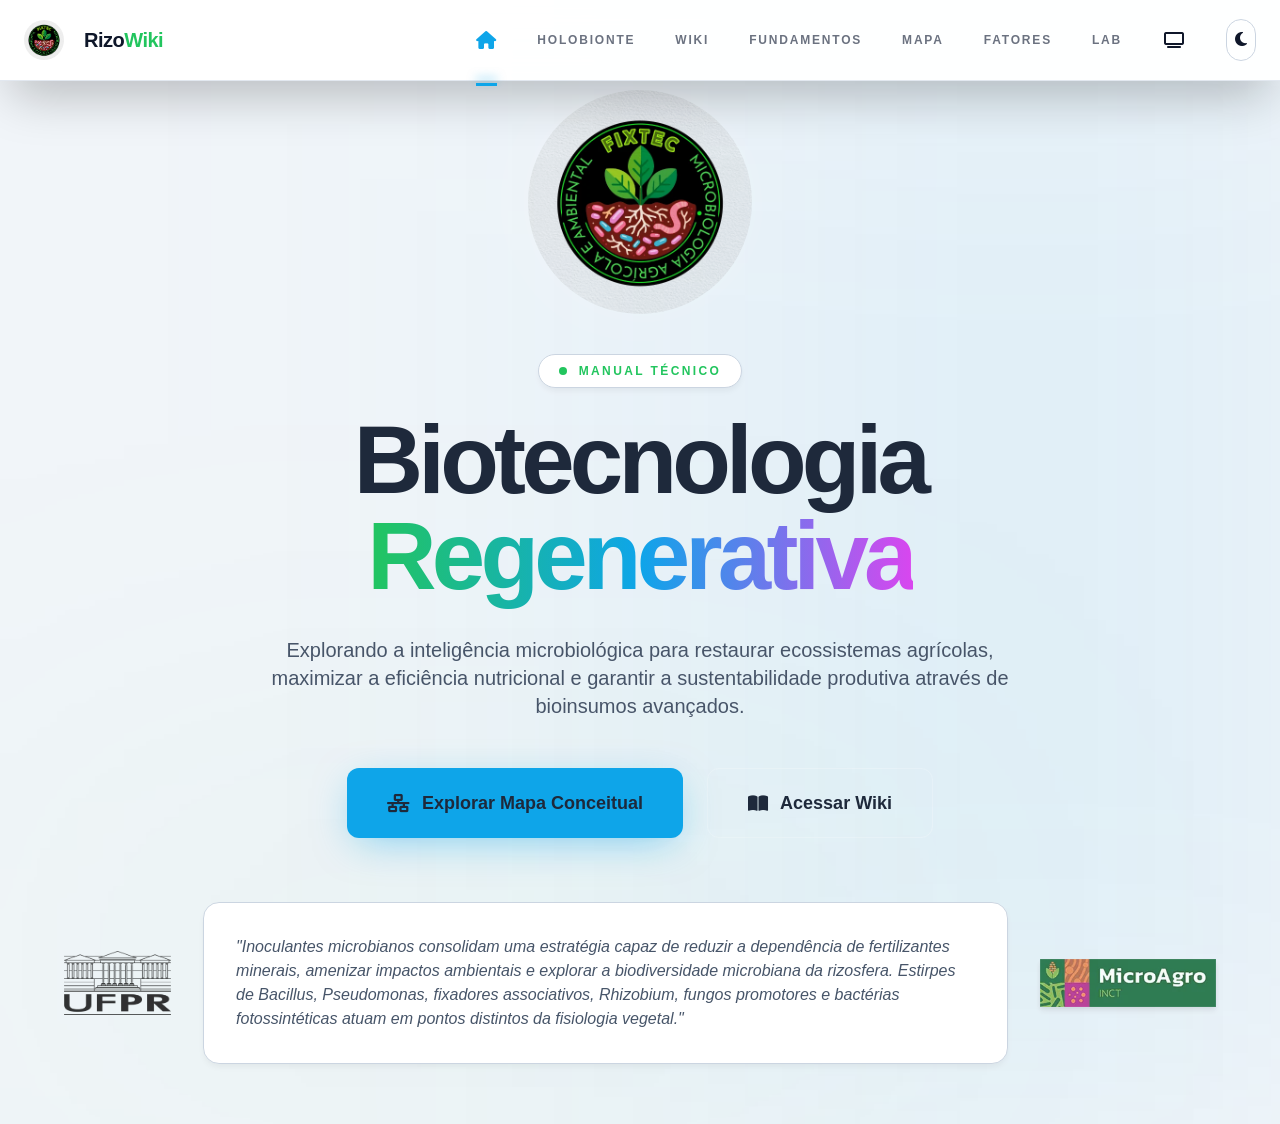
==== index.html @ 5d3fa645 "Radar de alvos, aba Fatores interativa e segunda rodada da revisão - Wiki/Bioinseticidas: radar "Que" ====
<!DOCTYPE html>
<html lang="pt-BR">

<head>
    <meta charset="UTF-8">
    <meta name="viewport" content="width=device-width, initial-scale=1.0, maximum-scale=1.0, user-scalable=no">
    <title>RizoWiki</title>

    <!-- Tailwind CSS (offline) -->
    <script src="lib/tailwindcss.min.js"></script>

    <!-- Chart.js (offline) -->
    <script src="lib/chart.umd.min.js"></script>

    <!-- Lucide Icons (offline) -->
    <script src="lib/lucide.min.js"></script>

    <!-- Font Awesome (offline) -->
    <link rel="stylesheet" href="css/all.min.css">

    <!-- (Opcional) fontes locais – se tiver criado um fonts.css -->
    <!-- <link rel="stylesheet" href="css/fonts.css"> -->

    <!-- React + ReactDOM + Babel (offline) -->
    <script src="lib/react.production.min.js"></script>
    <script src="lib/react-dom.production.min.js"></script>

    <script>

        tailwind.config = {
            darkMode: 'class',
            theme: {
                extend: {
                    fontFamily: {
                        sans: ['Inter', 'sans-serif'],
                        display: ['Space Grotesk', 'sans-serif'],
                    },
                    colors: {
                        bio: {
                            dark: 'var(--bg-dark)',
                            panel: 'var(--bg-panel)',
                            surface: 'var(--bg-surface)',
                            accent: '#0ea5e9',
                            leaf: '#22c55e',
                            soil: '#f97316',
                            purple: '#d946ef',
                            gold: '#eab308',
                            red: '#ef4444',
                            pink: '#ec4899',
                            indigo: '#6366f1',
                        },
                        slate: {
                            850: '#1e293b',
                        }
                    },
                    animation: {
                        'fade-in': 'fadeIn 0.5s ease-out forwards',
                        'fade-in-up': 'fadeInUp 0.5s ease-out forwards',
                    },
                    keyframes: {
                        fadeIn: {
                            '0%': { opacity: '0', transform: 'translateY(10px)' },
                            '100%': { opacity: '1', transform: 'translateY(0)' },
                        },
                        fadeInUp: {
                            '0%': { opacity: '0', transform: 'translateY(20px)' },
                            '100%': { opacity: '1', transform: 'translateY(0)' },
                        }
                    }
                }
            }
        }
    </script>

    <style>
        /* VARIÁVEIS DE TEMA */
        :root {
            --bg-dark: #050816;
            --bg-panel: #0f172a;
            --bg-surface: #1e293b;
            --text-main: #cbd5e1;
            --text-head: #ffffff;
            --glass-bg: rgba(15, 23, 42, 0.85);
            --glass-border: rgba(255, 255, 255, 0.08);
            --nav-bg: rgba(5, 8, 22, 0.9);
        }

        /* MODO CLARO (Override) */
        html.light-mode {
            --bg-dark: #f1f5f9;
            /* Slate-100 */
            --bg-panel: #ffffff;
            --bg-surface: #e2e8f0;
            --text-main: #334155;
            /* Slate-700 */
            --text-head: #0f172a;
            /* Slate-900 */
            --glass-bg: rgba(255, 255, 255, 0.95);
            --glass-border: rgba(203, 213, 225, 0.4);
            /* Slate-300 */
            --nav-bg: rgba(255, 255, 255, 0.95);
        }

        body {
            background-color: var(--bg-dark);
            color: var(--text-main);
            overflow-x: hidden;
            font-family: 'Inter', sans-serif;
            transition: background-color 0.3s, color 0.3s;
        }

        /* Section Logic */
        .view-section {
            display: none;
            width: 100%;
            min-height: 100vh;
            padding-top: 90px;
            padding-bottom: 60px;
            opacity: 0;
            transition: opacity 0.4s ease;
        }

        .view-section.active-view {
            display: block !important;
            opacity: 1;
            animation: fadeIn 0.5s ease-out forwards;
        }

        /* UI Components */
        .neon-btn {
            position: relative;
            background: var(--glass-bg);
            border: 1px solid var(--glass-border);
            transition: all 0.3s cubic-bezier(0.4, 0, 0.2, 1);
            overflow: hidden;
        }

        .neon-btn:hover {
            background: var(--bg-surface);
            transform: translateX(8px);
            border-color: var(--glass-border);
        }

        .neon-bar {
            width: 8px;
            height: 45px;
            border-radius: 999px;
            position: absolute;
            left: 24px;
            top: 50%;
            transform: translateY(-50%);
            background-color: #02040a;
            box-shadow: 0 0 12px var(--glow-color), 0 0 25px var(--glow-color);
            border: 1px solid var(--glow-color);
            opacity: 0.9;
        }

        .glass-panel {
            background: var(--glass-bg);
            backdrop-filter: blur(20px);
            border: 1px solid var(--glass-border);
            box-shadow: 0 20px 50px rgba(0, 0, 0, 0.1);
        }

        .wiki-title {
            font-size: clamp(2rem, 4vw, 3.5rem);
            line-height: 1.1;
            font-family: 'Space Grotesk', sans-serif;
            letter-spacing: -0.03em;
            color: var(--text-head);
        }

        .wiki-text {
            font-size: clamp(0.95rem, 2vw, 1.1rem);
            line-height: 1.7;
            color: var(--text-main);
            margin-bottom: 1.5rem;
        }

        .flow-node {
            background: rgba(255, 255, 255, 0.03);
            border: 1px solid var(--glass-border);
            padding: 1rem 1.5rem;
            border-radius: 999px;
            text-align: center;
            min-width: 140px;
            transition: all 0.3s;
        }

        /* Light Mode fix for Nodes */
        html.light-mode .flow-node {
            background: #ffffff;
            border-color: #cbd5e1;
            box-shadow: 0 4px 6px -1px rgba(0, 0, 0, 0.05);
        }

        .flow-node:hover {
            transform: scale(1.05);
            border-color: var(--text-main);
        }

        .flow-node strong {
            display: block;
            font-size: 0.75rem;
            text-transform: uppercase;
            margin-bottom: 0.2rem;
            color: var(--text-main);
            opacity: 0.7;
        }

        .nav-link.active {
            color: #0ea5e9;
            position: relative;
        }

        .nav-link.active::after {
            content: '';
            position: absolute;
            bottom: -24px;
            left: 0;
            width: 100%;
            height: 3px;
            background-color: #0ea5e9;
            box-shadow: 0 -5px 10px rgba(14, 165, 233, 0.5);
        }

        .custom-scroll::-webkit-scrollbar {
            width: 6px;
            height: 6px;
        }

        .custom-scroll::-webkit-scrollbar-track {
            background: rgba(0, 0, 0, 0.05);
        }

        .custom-scroll::-webkit-scrollbar-thumb {
            background: rgba(155, 155, 155, 0.3);
            border-radius: 10px;
        }

        .custom-scroll::-webkit-scrollbar-thumb:hover {
            background: rgba(155, 155, 155, 0.5);
        }

        /* Lightbox */
        #lightbox {
            transition: opacity 0.3s ease;
        }

        #lightbox.active {
            opacity: 1;
            pointer-events: all;
        }

        #lightbox img {
            max-height: 85vh;
            max-width: 90vw;
            box-shadow: 0 0 50px rgba(0, 0, 0, 0.8);
        }

        #lightbox-caption {
            color: #ffffff !important;
        }

        /* Diagrama Styles */
        .bacterium {
            position: absolute;
            width: 6px;
            height: 12px;
            border-radius: 9999px;
            background-color: #5eead4;
            opacity: 0.9;
            box-shadow: 0 0 8px rgba(45, 212, 191, 1);
            pointer-events: none;
            mix-blend-mode: plus-lighter;
            animation-iteration-count: infinite;
            animation-timing-function: ease-in-out;
        }

        html.light-mode .bacterium {
            mix-blend-mode: multiply;
            background-color: #0f766e;
            box-shadow: none;
        }

        .hotspot-btn .icon-circle {
            transition: all 0.3s cubic-bezier(0.4, 0, 0.2, 1);
        }

        .mech-block {
            opacity: 0;
            transform: translateY(20px);
            transition: all 0.5s ease;
        }

        .mech-block.visible {
            opacity: 1;
            transform: translateY(0);
        }

        .active-mech {
            box-shadow: 0 0 20px rgba(255, 255, 255, 0.2);
        }

        html.light-mode .active-mech {
            box-shadow: 0 0 20px rgba(0, 0, 0, 0.1);
        }

        /* SPOTLIGHT EFFECT CSS */
        #spotlight-overlay {
            background-color: rgba(2, 6, 23, 0.65);
            /* Escuro */
            backdrop-filter: blur(6px);
            /* Desfoque */
            transition: opacity 0.5s ease;
            /* Máscara radial */
            -webkit-mask-image: radial-gradient(circle at var(--x, 50%) var(--y, 50%), transparent 50px, black 150px);
            mask-image: radial-gradient(circle at var(--x, 50%) var(--y, 50%), transparent 50px, black 150px);
            pointer-events: none;
        }

        #spotlight-overlay.active {
            opacity: 1;
            pointer-events: auto;
        }

        /* REACT SCROLLBARS (do mapa conceitual) */
        .custom-scrollbar::-webkit-scrollbar {
            width: 6px;
        }

        .custom-scrollbar::-webkit-scrollbar-track {
            background: transparent;
        }

        .custom-scrollbar::-webkit-scrollbar-thumb {
            background: rgba(100, 116, 139, 0.5);
            border-radius: 10px;
        }

        .custom-scrollbar::-webkit-scrollbar-thumb:hover {
            background: rgba(71, 85, 105, 0.8);
        }

        /* Light Mode Overrides for Utility Classes */
        html.light-mode .text-white {
            color: #1e293b !important;
        }

        html.light-mode .text-gray-400 {
            color: #475569 !important;
        }

        html.light-mode .text-gray-300 {
            color: #334155 !important;
        }

        /* Box Correction for Light Mode (Outer Boxes) */
        html.light-mode .bg-white\/5 {
            background-color: #ffffff !important;
            border-color: #e2e8f0 !important;
            box-shadow: 0 4px 6px -1px rgba(0, 0, 0, 0.05) !important;
        }

        /* Box Correction for Light Mode (Inner Dark Boxes in Factors) */
        html.light-mode .bg-black\/40 {
            background-color: #f1f5f9 !important;
            /* Light Gray */
            border-color: #cbd5e1 !important;
            color: #1e293b !important;
        }

        html.light-mode .border-white\/10 {
            border-color: #cbd5e1 !important;
        }

        html.light-mode .border-white\/5 {
            border-color: #e2e8f0 !important;
        }

        html.light-mode nav {
            background-color: var(--nav-bg) !important;
            border-bottom-color: rgba(0, 0, 0, 0.05);
        }

        @media (max-width: 768px) {
            .md\:hidden.transform.translate-y-full {
                transform: translateY(100%) !important;
                /* garante que fique fora da viewport */
            }
        }


        /* Keyframes RESTAURADOS */
        @keyframes move-0 {
            0% {
                transform: translate(0, 0) rotate(0deg);
            }

            25% {
                transform: translate(10px, -10px) rotate(90deg);
            }

            50% {
                transform: translate(-5px, 15px) rotate(45deg);
            }

            75% {
                transform: translate(15px, 5px) rotate(180deg);
            }

            100% {
                transform: translate(0, 0) rotate(360deg);
            }
        }

        @keyframes move-1 {
            0% {
                transform: translate(0, 0) rotate(0deg);
            }

            33% {
                transform: translate(-15px, 10px) rotate(-45deg);
            }

            66% {
                transform: translate(10px, -15px) rotate(30deg);
            }

            100% {
                transform: translate(0, 0) rotate(0deg);
            }
        }

        @keyframes move-2 {
            0% {
                transform: translate(0, 0) rotate(0deg);
            }

            25% {
                transform: translate(8px, 12px) rotate(20deg);
            }

            50% {
                transform: translate(-12px, -8px) rotate(-90deg);
            }

            75% {
                transform: translate(12px, 12px) rotate(45deg);
            }

            100% {
                transform: translate(0, 0) rotate(0deg);
            }
        }

        @keyframes move-3 {
            0% {
                transform: translate(0, 0) rotate(0deg);
            }

            40% {
                transform: translate(-12px, -12px) rotate(-30deg);
            }

            80% {
                transform: translate(15px, 18px) rotate(60deg);
            }

            100% {
                transform: translate(0, 0) rotate(0deg);
            }
        }

        @keyframes move-4 {
            0% {
                transform: translate(0, 0) rotate(0deg);
            }

            50% {
                transform: translate(20px, -20px) rotate(90deg);
            }

            100% {
                transform: translate(0, 0) rotate(180deg);
            }
        }



        /* Fix logo overlap with top navbar on mobile */
        @media(max-width:768px) {
            #view-hero {
                padding-top: 160px !important;
            }
        }

        /* Increase bubble chart container height on mobile to avoid legend clipping */
        @media(max-width:768px) {
            #view-lab .h-\[50vh\] {
                height: 65vh !important;
            }
        }


        /* Ajuste seletor RAIO (bubble) no mobile: evita texto cortado */
        @media (max-width: 768px) {
            #axisR {
                font-size: 0.8rem !important;
                white-space: normal !important;
            }
        }

        /* CORREÇÃO PARA MENUS SELECT (DARK MODE) */
        select option {
            background-color: #0f172a;
            /* Fundo escuro */
            color: #ffffff;
            /* Texto branco */
        }

        /* CORREÇÃO PARA MENUS SELECT (LIGHT MODE) */
        html.light-mode select option {
            background-color: #ffffff;
            color: #334155;
        }

        /* --- ANIMAÇÃO DE FLUXO SEQUENCIAL --- */
        @keyframes glowFlow {

            0%,
            100% {
                box-shadow: 0 0 0 transparent;
                border-color: var(--glass-border);
                transform: scale(1);
                background: rgba(255, 255, 255, 0.03);
            }

            50% {
                box-shadow: 0 0 25px var(--glow-color);
                border-color: var(--glow-color);
                transform: scale(1.05);
                background: rgba(255, 255, 255, 0.1);
            }
        }

        /* --- ESTILOS DO NOVO MAPA (SOLVER V6) --- */
        .glass-card-map {
            background: rgba(255, 255, 255, 0.03);
            border: 1px solid rgba(255, 255, 255, 0.05);
            transition: all 0.3s ease;
        }

        html.light-mode .glass-card-map {
            background: #ffffff;
            border: 1px solid #e2e8f0;
            box-shadow: 0 4px 6px rgba(0, 0, 0, 0.05);
        }

        .glass-card-map:hover {
            background: rgba(255, 255, 255, 0.06);
            border-color: rgba(16, 185, 129, 0.3);
            transform: translateY(-4px);
            box-shadow: 0 10px 30px -10px rgba(16, 185, 129, 0.15);
        }

        html.light-mode .glass-card-map:hover {
            background: #f8fafc;
            border-color: #10b981;
        }

        .phase {
            opacity: 0;
            pointer-events: none;
            height: 0;
            overflow: hidden;
            transition: all 0.6s cubic-bezier(0.4, 0, 0.2, 1);
        }

        .phase.active {
            opacity: 1;
            pointer-events: auto;
            height: auto;
            overflow: visible;
        }

        .connector-line {
            width: 2px;
            background: linear-gradient(to bottom, #10b981, rgba(16, 185, 129, 0.1));
            margin: 0 auto;
            height: 0;
        }

        .connector-line.grow {
            animation: drawLine 0.8s ease-out forwards;
        }

        .tech-badge {
            font-size: 0.65rem;
            text-transform: uppercase;
            letter-spacing: 0.05em;
            padding: 3px 8px;
            border-radius: 4px;
            background: rgba(0, 0, 0, 0.3);
            border: 1px solid rgba(255, 255, 255, 0.1);
            color: #94a3b8;
            font-family: 'Space Grotesk', sans-serif;
        }

        html.light-mode .tech-badge {
            background: rgba(0, 0, 0, 0.05);
            border-color: rgba(0, 0, 0, 0.1);
            color: #475569;
        }

        /* --- REFINAMENTO FINAL DE CORES E LEGIBILIDADE (MODO CLARO) --- */

        /* 1. Conserto do Fundo e Texto Ilegível no Cabeçalho do Protocolo */
        /* Transforma o fundo cinza escuro em Branco Sólido com sombra suave */
        html.light-mode #phase-3 .bg-black\/30 {
            background-color: #ffffff !important;
            border: 1px solid #e2e8f0 !important;
            box-shadow: 0 20px 50px -10px rgba(0, 0, 0, 0.1) !important;
        }

        /* Conserta o subtítulo que estava impossível de ler */
        html.light-mode #phase-3 p.text-slate-400 {
            color: #64748b !important;
            /* Cinza médio bem legível */
        }

        /* Título "Protocolo Técnico..." em preto */
        html.light-mode #phase-3 h4.text-white {
            color: #0f172a !important;
        }

        /* 2. Trazendo as Cores de Volta para os Cards de Protocolo (Fase 3) */
        /* Usamos seletores inteligentes para detectar a cor do card e aplicar um tom pastel */

        /* Vermelho (Crítico) */
        html.light-mode #p3-list>div[class*="red"] {
            background-color: #fef2f2 !important;
            /* Vermelho bem clarinho */
            border: 1px solid #fca5a5 !important;
            /* Borda vermelha visível */
        }

        html.light-mode #p3-list>div[class*="red"] i {
            color: #dc2626 !important;
        }

        /* Roxo (Dosagem) */
        html.light-mode #p3-list>div[class*="purple"] {
            background-color: #faf5ff !important;
            border: 1px solid #d8b4fe !important;
        }

        html.light-mode #p3-list>div[class*="purple"] i {
            color: #9333ea !important;
        }

        /* Esmeralda/Verde (Estratégia) */
        html.light-mode #p3-list>div[class*="emerald"] {
            background-color: #ecfdf5 !important;
            border: 1px solid #6ee7b7 !important;
        }

        html.light-mode #p3-list>div[class*="emerald"] i {
            color: #059669 !important;
        }

        /* Laranja (Aplicação) */
        html.light-mode #p3-list>div[class*="orange"] {
            background-color: #fff7ed !important;
            border: 1px solid #fdba74 !important;
        }

        html.light-mode #p3-list>div[class*="orange"] i {
            color: #ea580c !important;
        }

        /* Amarelo (Avisos) */
        html.light-mode #p3-list>div[class*="yellow"] {
            background-color: #fefce8 !important;
            border: 1px solid #fde047 !important;
        }

        html.light-mode #p3-list>div[class*="yellow"] i {
            color: #ca8a04 !important;
        }

        /* Azul (Padrão) */
        html.light-mode #p3-list>div[class*="blue"] {
            background-color: #eff6ff !important;
            border: 1px solid #93c5fd !important;
        }

        html.light-mode #p3-list>div[class*="blue"] i {
            color: #2563eb !important;
        }

        /* Força os textos de dentro dos cards a ficarem escuros */
        html.light-mode #p3-list h5 {
            color: #1e293b !important;
        }

        html.light-mode #p3-list p {
            color: #475569 !important;
        }

        /* 3. Melhorando os Cards de Microrganismos (Fase 2) */
        /* Dá um efeito de profundidade e mantém a borda superior colorida */
        html.light-mode #p2-grid .glass-card-map {
            background: #ffffff !important;
            box-shadow: 0 4px 6px -1px rgba(0, 0, 0, 0.1) !important;
            border: 1px solid #e2e8f0 !important;
            /* A borda colorida superior (border-t-2) é mantida automaticamente pelo JS */
        }

        /* Efeito ao passar o mouse */
        html.light-mode #p2-grid .glass-card-map:hover {
            background: #f8fafc !important;
            transform: translateY(-4px);
            box-shadow: 0 10px 15px -3px rgba(0, 0, 0, 0.1) !important;
        }

        /* Badges (Tipo, Temp) mais visíveis */
        html.light-mode .tech-badge {
            background-color: #f1f5f9 !important;
            border-color: #cbd5e1 !important;
            color: #334155 !important;
            font-weight: bold;
        }

        html.light-mode .tech-badge.text-emerald-400 {
            color: #059669 !important;
            /* Verde mais escuro para leitura */
            background-color: #ecfdf5 !important;
            border-color: #6ee7b7 !important;
        }

        /* --- UPGRADE VISUAL: CARDS DE ORGANISMOS (FASE 2 - MODO CLARO) --- */

        /* 1. O Card em si: Mais profundidade e acabamento premium */
        html.light-mode #p2-grid .glass-card-map {
            background: linear-gradient(145deg, #ffffff 0%, #f8fafc 100%) !important;
            /* Degradê sutil */
            border: 1px solid #e2e8f0 !important;
            border-radius: 16px !important;
            /* Cantos mais arredondados */
            box-shadow: 0 4px 6px -1px rgba(0, 0, 0, 0.05), 0 2px 4px -1px rgba(0, 0, 0, 0.02) !important;
            /* Sombra suave */
            transition: all 0.3s cubic-bezier(0.4, 0, 0.2, 1) !important;
        }

        /* Efeito Hover: O card "flutua" quando passa o mouse */
        html.light-mode #p2-grid .glass-card-map:hover {
            background: #ffffff !important;
            border-color: #cbd5e1 !important;
            transform: translateY(-5px) !important;
            box-shadow: 0 20px 25px -5px rgba(0, 0, 0, 0.1), 0 10px 10px -5px rgba(0, 0, 0, 0.04) !important;
        }

        /* 2. Títulos e Textos */
        /* Nome da Espécie (ex: Priestia megaterium) - Mais peso e cor escura */
        html.light-mode #p2-grid h4 {
            color: #1e293b !important;
            font-size: 1.25rem !important;
            font-weight: 800 !important;
            letter-spacing: -0.02em !important;
            margin-bottom: 0.5rem !important;
        }

        /* Nome da Cepa (ex: CNPMS B119) - Estilo "Rótulo Técnico" */
        html.light-mode #p2-grid span.text-slate-500 {
            color: #64748b !important;
            font-weight: 700 !important;
            font-size: 0.7rem !important;
            letter-spacing: 0.05em !important;
            background: #f1f5f9;
            padding: 2px 6px;
            border-radius: 4px;
        }

        /* Descrição (ex: Produz ácido...) - Separador pontilhado elegante */
        html.light-mode #p2-grid p {
            color: #475569 !important;
            font-weight: 500 !important;
            border-top: 1px dashed #cbd5e1 !important;
            /* Linha pontilhada no lugar da sólida */
            padding-top: 12px !important;
            margin-top: 12px !important;
        }

        /* 3. Badges (Tags no canto direito) - Estilo Pílula Colorida */

        /* Badge Padrão (Tipo: Bactéria, Fungo...) */
        html.light-mode .tech-badge {
            background-color: #f1f5f9 !important;
            color: #475569 !important;
            border: 1px solid #e2e8f0 !important;
            border-radius: 99px !important;
            /* Formato pílula */
            padding: 4px 10px !important;
            font-weight: 700 !important;
            box-shadow: 0 1px 2px rgba(0, 0, 0, 0.05) !important;
        }

        /* Badge de Temperatura (Verde) - Destaque visual */
        html.light-mode .tech-badge.text-emerald-400 {
            background-color: #ecfdf5 !important;
            /* Fundo menta */
            color: #059669 !important;
            /* Texto verde escuro */
            border: 1px solid #a7f3d0 !important;
            box-shadow: 0 2px 4px rgba(16, 185, 129, 0.15) !important;
            /* Brilho verde suave */
        }

        /* ============================
   PATCH VISUAL PREMIUM – MAPA
   ============================ */

        /* CARD BASE */
        #solver-grid .solver-card,
        #solver-grid .glass-card-map {
            background: rgba(255, 255, 255, 0.03) !important;
            border: 1px solid rgba(255, 255, 255, 0.06) !important;
            border-radius: 18px !important;
            backdrop-filter: blur(22px) !important;
            box-shadow: 0 10px 35px -10px rgba(0, 0, 0, 0.45) !important;
            transition: all 0.35s ease !important;
        }

        /* HOVER */
        #solver-grid .solver-card:hover,
        #solver-grid .glass-card-map:hover {
            transform: translateY(-6px) !important;
            border-color: rgba(16, 185, 129, 0.35) !important;
            box-shadow:
                0 12px 40px -12px rgba(16, 185, 129, 0.25),
                0 0 25px rgba(16, 185, 129, 0.25) !important;
            background: rgba(255, 255, 255, 0.06) !important;
        }

        /* ÍCONE DO CARD */
        #solver-grid .solver-card i,
        #solver-grid .glass-card-map i {
            filter: drop-shadow(0 0 8px rgba(255, 255, 255, 0.18)) !important;
            opacity: 0.9 !important;
        }

        /* TÍTULO */
        #solver-grid .solver-card h3,
        #solver-grid .glass-card-map h3 {
            color: #ffffff !important;
            font-weight: 700 !important;
            letter-spacing: -0.02em !important;
        }

        /* DESCRIÇÃO */
        #solver-grid .solver-card p,
        #solver-grid .glass-card-map p {
            color: #cbd5e1 !important;
            font-size: 0.95rem !important;
            line-height: 1.5 !important;
        }

        /* ANIMAÇÃO SUAVE AO APARECER */
        #solver-grid .solver-card,
        #solver-grid .glass-card-map {
            opacity: 0;
            transform: translateY(10px);
            animation: mapFadeUp 0.6s forwards ease-out;
        }

        @keyframes mapFadeUp {
            to {
                opacity: 1;
                transform: translateY(0);
            }
        }

        /* ================================
   MODO CLARO – ajuste automático
   ================================ */
        html.light-mode #solver-grid .solver-card,
        html.light-mode #solver-grid .glass-card-map {
            background: #ffffff !important;
            border: 1px solid #e2e8f0 !important;
            box-shadow:
                0 4px 10px rgba(0, 0, 0, 0.04),
                0 2px 4px rgba(0, 0, 0, 0.02) !important;
        }

        html.light-mode #solver-grid .solver-card:hover,
        html.light-mode #solver-grid .glass-card-map:hover {
            background: #f8fafc !important;
            border-color: #10b981 !important;
            transform: translateY(-6px) !important;
            box-shadow:
                0 14px 30px -8px rgba(16, 185, 129, 0.18),
                0 4px 10px rgba(0, 0, 0, 0.03) !important;
        }

        html.light-mode #solver-grid h3 {
            color: #0f172a !important;
        }

        html.light-mode #solver-grid p {
            color: #475569 !important;
        }

        /* === SLIDER STYLES PARA O NOVO LABORATÓRIO === */
        input[type=range] {
            -webkit-appearance: none;
            appearance: none;
            width: 100%;
            background: transparent;
        }

        input[type=range]:focus {
            outline: none;
        }

        input[type=range]::-webkit-slider-thumb {
            -webkit-appearance: none;
            height: 16px;
            width: 16px;
            border-radius: 50%;
            background: #ef4444;
            cursor: pointer;
            margin-top: -6px;
            box-shadow: 0 0 10px rgba(239, 68, 68, 0.5);
        }

        input[type=range]::-webkit-slider-runnable-track {
            width: 100%;
            height: 4px;
            cursor: pointer;
            background: rgba(255, 255, 255, 0.1);
            border-radius: 2px;
        }

        /* ===== Dia de Campo: selos, botões de toque, matriz, contraste ===== */
        .selo-evid { display:inline-flex; align-items:center; gap:.5rem; padding:.45rem 1rem; border-radius:999px; font-weight:700; font-size:.9rem; letter-spacing:.02em; border:1px solid; }
        .selo-evid-sm { padding:.2rem .6rem; font-size:.72rem; margin-top:.35rem; }
        .selo-consolidada { background:rgba(16,185,129,.15); color:#6ee7b7; border-color:rgba(16,185,129,.5); }
        .selo-inicial { background:rgba(245,158,11,.15); color:#fcd34d; border-color:rgba(245,158,11,.5); }
        html.light-mode .selo-consolidada { background:#d1fae5; color:#065f46; border-color:#6ee7b7; }
        html.light-mode .selo-inicial { background:#fef3c7; color:#92400e; border-color:#fcd34d; }

        .selo-ilustrativa { position:absolute; right:.75rem; bottom:.75rem; font-size:12px; line-height:1; padding:.35rem .6rem; border-radius:6px; background:rgba(0,0,0,.55); color:#fff; pointer-events:none; }

        .numero-destaque { font-family:'Space Grotesk',sans-serif; font-weight:800; font-size:4.5rem; line-height:1; white-space:nowrap; }
        .ref-text { color:#94a3b8; }
        html.light-mode .ref-text { color:#475569 !important; }

        .btn-toque { min-height:56px; padding:.75rem 1.4rem; border-radius:14px; font-weight:700; font-size:1.05rem; display:inline-flex; align-items:center; cursor:pointer; user-select:none; transition:background .2s, transform .1s; }
        .btn-toque:active { transform:scale(.97); }
        .btn-comparar { background:#0ea5e9; color:#fff; }
        .btn-comparar:hover { background:#0284c7; }
        .btn-limpar { background:rgba(255,255,255,.08); color:#e2e8f0; border:1px solid rgba(255,255,255,.2); }
        html.light-mode .btn-limpar { background:#fff; color:#1e293b; border-color:#cbd5e1; }
        .btn-org { background:rgba(255,255,255,.05); color:#e2e8f0; border:2px solid; justify-content:flex-start; gap:.6rem; text-align:left; }
        html.light-mode .btn-org { background:#fff; color:#1e293b; }
        .mz-cor { display:inline-block; width:14px; height:14px; border-radius:50%; flex-shrink:0; margin-right:.5rem; vertical-align:middle; }

        .wiki-nav-ativo { outline:3px solid #0ea5e9; outline-offset:-3px; }

        /* Radar: abas, selo especialista, silhueta e tabela de alvos */
        .radar-abas { display:flex; flex-wrap:wrap; gap:.75rem; margin-bottom:1rem; }
        .radar-aba { background:rgba(255,255,255,.06); color:#cbd5e1; border:2px solid rgba(255,255,255,.15); }
        .radar-aba-ativa { background:#0ea5e9; color:#fff; border-color:#0ea5e9; }
        html.light-mode .radar-aba { background:#fff; color:#334155; border-color:#cbd5e1; }
        html.light-mode .radar-aba-ativa { background:#0ea5e9; color:#fff; border-color:#0ea5e9; }
        .selo-especialista { display:inline-flex; align-items:center; gap:.6rem; margin:0 0 1rem; padding:.5rem 1rem; border-radius:999px; font-weight:700; font-size:1rem; background:rgba(14,165,233,.12); color:#7dd3fc; border:1px solid rgba(14,165,233,.45); }
        html.light-mode .selo-especialista { background:#e0f2fe; color:#075985; border-color:#7dd3fc; }
        .radar-legenda { display:flex; align-items:center; gap:.6rem; margin-top:.75rem; font-size:1rem; color:#94a3b8; }
        html.light-mode .radar-legenda { color:#475569; }
        .radar-amostra { width:22px; height:14px; border-radius:4px; background:rgba(148,163,184,.18); border:1px solid rgba(148,163,184,.5); flex-shrink:0; }
        .tabela-alvos { width:100%; border-collapse:collapse; font-size:1.05rem; color:#e2e8f0; }
        html.light-mode .tabela-alvos { color:#1e293b; }
        .tabela-alvos th { text-align:left; padding:.8rem .7rem; font-size:.8rem; text-transform:uppercase; letter-spacing:.08em; color:#94a3b8; border-bottom:2px solid rgba(148,163,184,.35); }
        .tabela-alvos td { padding:.9rem .7rem; border-bottom:1px solid rgba(148,163,184,.18); vertical-align:top; }
        .tabela-alvos tbody tr { cursor:pointer; transition:background .2s; }
        .tabela-alvos tbody tr:active, .alvo-linha-ativa { background:rgba(14,165,233,.14); }
        .ta-agente { font-weight:700; white-space:nowrap; }
        .ta-fonte { font-size:.85rem; color:#94a3b8; }
        html.light-mode .ta-fonte { color:#475569; }
        .ta-conferir { display:inline-block; margin-left:.3rem; padding:.05rem .45rem; border-radius:6px; font-size:.72rem; font-weight:700; background:rgba(245,158,11,.18); color:#fbbf24; }
        html.modo-tela .tabela-alvos { font-size:1.12rem; }
        html.modo-tela .ta-agente { white-space:normal; min-width:14rem; }
        html.modo-tela .selo-especialista, html.modo-tela .radar-legenda { font-size:1.2rem; }
        @media (max-width: 900px) { .ta-agente { white-space:normal; } }

        /* Aba Fatores: cartões tocáveis */
        .fc-dica { color:#7dd3fc; font-weight:600; font-size:1.05rem; }
        html.light-mode .fc-dica { color:#0369a1; }
        .fc-card { position:relative; cursor:pointer; user-select:none; transition:border-color .2s, background .2s, transform .1s; }
        .fc-card:not(.fc-grande) { background:rgba(255,255,255,.05); padding:1.5rem; border-radius:1rem; border:1px solid rgba(255,255,255,.1); }
        .fc-card:not(.fc-grande):hover, .fc-card.fc-aberto:not(.fc-grande) { border-color:var(--fc-cor, #0ea5e9); }
        .fc-card:active { transform:scale(.99); }
        .fc-card:focus-visible { outline:3px solid #0ea5e9; outline-offset:3px; }
        .fc-grande { padding:2.5rem; border-radius:2rem; }
        .fc-titulo { color:#fff; font-weight:700; font-size:1.25rem; margin-bottom:.5rem; }
        .fc-resumo { color:#cbd5e1; font-size:1.05rem; line-height:1.5; }
        .fc-mais { display:inline-flex; align-items:center; gap:.5rem; margin-top:1rem; font-weight:700; font-size:.95rem; color:#7dd3fc; }
        .fc-mais i { transition:transform .25s; }
        .fc-aberto .fc-mais i { transform:rotate(180deg); }
        .fc-corpo { max-height:0; overflow:hidden; opacity:0; transition:max-height .35s ease, opacity .3s ease, margin .3s; }
        .fc-aberto .fc-corpo { max-height:1200px; opacity:1; margin-top:1rem; }
        .fc-corpo p { color:#e2e8f0; font-size:1.05rem; line-height:1.6; margin-bottom:.75rem; }
        .fc-corpo strong { color:#fff; }
        .fc-fonte { font-size:.85rem !important; color:#94a3b8 !important; font-style:italic; border-left:2px solid rgba(148,163,184,.35); padding-left:.75rem; }
        .fc-sim { margin-top:.5rem; }
        #fatores-simulador-titulo { scroll-margin-top:120px; }
        html.light-mode .fc-card:not(.fc-grande) { background:#fff; border-color:#cbd5e1; }
        html.light-mode .fc-titulo, html.light-mode .fc-corpo strong { color:#0f172a; }
        html.light-mode .fc-resumo, html.light-mode .fc-corpo p { color:#334155; }
        html.light-mode .fc-fonte { color:#475569 !important; }
        html.light-mode .fc-mais { color:#0369a1; }
        html.modo-tela .fc-resumo, html.modo-tela .fc-corpo p { font-size:1.25rem; }
        html.modo-tela .fc-titulo { font-size:1.5rem; }

        /* Régua da Crise de Viabilidade */
        .fc-viab { position:relative; background:rgba(0,0,0,.35); border:1px solid rgba(255,255,255,.08); border-radius:1rem; padding:1.25rem 1.25rem 1rem; cursor:default; }
        html.light-mode .fc-viab { background:#f1f5f9; border-color:#cbd5e1; }
        .fc-viab-trilho { position:relative; margin-top:2.4rem; margin-bottom:.5rem; }
        .fc-viab input[type=range] { -webkit-appearance:none; appearance:none; width:100%; height:16px; border-radius:999px; cursor:pointer; outline:none;
            background:linear-gradient(90deg, #ef4444 0%, #f59e0b 40%, #f59e0b calc(var(--fc-meta, 73) * 1%), #22c55e calc(var(--fc-meta, 73) * 1%), #22c55e 100%); }
        .fc-viab input[type=range]::-webkit-slider-thumb { -webkit-appearance:none; width:40px; height:40px; border-radius:50%; background:#fff; border:4px solid #0f172a; box-shadow:0 2px 10px rgba(0,0,0,.45); }
        .fc-viab input[type=range]::-moz-range-thumb { width:34px; height:34px; border-radius:50%; background:#fff; border:4px solid #0f172a; }
        .fc-viab-escala { display:flex; justify-content:space-between; font-size:.8rem; color:#94a3b8; font-family:monospace; }
        .fc-viab-meta { position:absolute; top:-10px; bottom:-10px; left:calc(20px + (100% - 40px) * var(--fc-meta, 73) / 100); border-left:3px dashed #16a34a; pointer-events:none; }
        .fc-viab-meta span { position:absolute; bottom:calc(100% + 2px); left:0; transform:translateX(-50%); font-size:.8rem; font-weight:700; color:#16a34a; white-space:nowrap; }
        .fc-viab-msg { margin-top:.75rem; font-size:1.05rem; font-weight:600; color:#86efac; min-height:3em; }
        .fc-viab[data-estado=atencao] .fc-viab-msg { color:#fcd34d; }
        .fc-viab[data-estado=ruim] .fc-viab-msg { color:#fca5a5; }
        html.light-mode .fc-viab-msg { color:#15803d; }
        html.light-mode .fc-viab[data-estado=atencao] .fc-viab-msg { color:#b45309; }
        html.light-mode .fc-viab[data-estado=ruim] .fc-viab-msg { color:#b91c1c; }
        html.light-mode #fc-viab-valor { color:#0f172a; }

        /* Matriz "Quem faz o quê" */
        #matriz-funcoes { position:fixed; inset:0; z-index:90; background:rgba(2,6,23,.85); backdrop-filter:blur(6px); display:none; align-items:center; justify-content:center; padding:2rem; }
        #matriz-funcoes.aberto { display:flex; }
        .matriz-painel { background:var(--bg-panel); color:var(--text-main); border-radius:1.5rem; max-width:1400px; width:100%; max-height:92vh; overflow:auto; padding:2rem 2.5rem; box-shadow:0 30px 80px rgba(0,0,0,.5); }
        .matriz-tabela { width:100%; border-collapse:collapse; font-size:1.05rem; }
        .matriz-tabela th { text-align:center; padding:.9rem .6rem; font-weight:700; color:var(--text-head); border-bottom:2px solid rgba(148,163,184,.4); }
        .matriz-tabela th:first-child { text-align:left; }
        .matriz-tabela td { padding:.8rem .6rem; border-bottom:1px solid rgba(148,163,184,.2); }
        .matriz-tabela tbody tr { cursor:pointer; }
        .matriz-tabela tbody tr:hover { background:rgba(14,165,233,.1); }
        .mz-nome { font-weight:700; color:var(--text-head); min-width:230px; }
        .mz-cel { text-align:center; font-size:1.9rem; line-height:1; }
        .mz-principal { color:#10b981; }
        .mz-secundaria { color:#f59e0b; }
        .mz-dot { display:inline-block; width:30px; height:30px; border-radius:50%; vertical-align:middle; }
        .mz-dot-principal { background:#10b981; }
        .mz-dot-secundaria { border:3px solid #f59e0b; background:linear-gradient(90deg,#f59e0b 50%,transparent 50%); }
        .mz-dot-sm { width:18px; height:18px; margin-right:.3rem; }
        .matriz-legenda { margin-top:1.2rem; font-size:1rem; color:var(--text-main); }

        /* Detalhes técnicos */
        .detalhes-tecnicos > summary { list-style:none; background:rgba(255,255,255,.06); border:1px solid rgba(255,255,255,.15); color:#e2e8f0; }
        .detalhes-tecnicos > summary::-webkit-details-marker { display:none; }
        .detalhes-tecnicos[open] > summary .seta { transform:rotate(180deg); }
        html.light-mode .detalhes-tecnicos > summary { background:#fff; border-color:#cbd5e1; color:#1e293b; }

        /* Caixas do extensionista: contraste AA nos dois temas */
        .ext-item { color:#e2e8f0; font-size:1.05rem; line-height:1.55; }
        .ext-rotulo { color:#94a3b8; }
        .ext-verde { color:#34d399; }
        .ext-laranja { color:#fb923c; }
        .ext-azul { color:#60a5fa; }
        .ext-roxo { color:#c084fc; }
        html.light-mode .ext-item { color:#1e293b !important; }
        html.light-mode .ext-rotulo { color:#475569 !important; }
        html.light-mode .ext-verde { color:#047857 !important; }
        html.light-mode .ext-laranja { color:#c2410c !important; }
        html.light-mode .ext-azul { color:#1d4ed8 !important; }
        html.light-mode .ext-roxo { color:#6d28d9 !important; }
        html.light-mode #wiki-content .text-slate-300,
        html.light-mode #wiki-content .text-slate-400 { color:#334155 !important; }
        html.light-mode #wiki-content .text-slate-500,
        html.light-mode #wiki-content .text-gray-500 { color:#475569 !important; }
        html.light-mode #wiki-content .bg-emerald-500\/5 { background:#ecfdf5 !important; border-color:#a7f3d0 !important; }
        html.light-mode #wiki-content .bg-orange-500\/5 { background:#fff7ed !important; border-color:#fed7aa !important; }
        html.light-mode .frase-manejo { background:linear-gradient(90deg,#e0f2fe,transparent) !important; }

        /* Logo UFPR (arquivo branco): preto no tema claro, branco no escuro */
        .logo-ufpr { filter:none; }
        html.light-mode .logo-ufpr { filter:brightness(0); }

        /* ===== Modo tela (tela interativa) ===== */
        html.modo-tela { font-size:18px; }
        html.modo-tela #nav-lab, html.modo-tela .nav-lab-mobile, html.modo-tela #view-lab { display:none !important; }
        html.modo-tela nav .nav-link { padding:.9rem .4rem; font-size:.8rem; }
        html.modo-tela .numero-destaque { font-size:5.5rem; }
        #btn-tela-cheia { display:none; }
        html.modo-tela #btn-tela-cheia { display:inline-flex; }
        .btn-nav-icone { padding:.55rem; border-radius:999px; background:rgba(255,255,255,.1); border:1px solid rgba(255,255,255,.1); color:var(--text-head); display:inline-flex; align-items:center; justify-content:center; min-width:40px; min-height:40px; }
        html.modo-tela .btn-nav-icone { min-width:52px; min-height:52px; }
        html.modo-tela #btn-modo-tela { background:#0ea5e9; color:#fff; }
    </style>
</head>

<body class="antialiased selection:bg-bio-accent selection:text-white">

    <div id="matriz-funcoes" onclick="if(event.target===this) fecharMatrizFuncoes()">
        <div class="matriz-painel">
            <div class="flex items-center justify-between gap-4 mb-6">
                <h2 class="font-display text-3xl md:text-4xl font-bold" style="color:var(--text-head)">Quem faz o quê</h2>
                <button class="btn-toque btn-limpar" onclick="fecharMatrizFuncoes()"><i class="fas fa-times mr-2"></i> Fechar</button>
            </div>
            <div id="matriz-funcoes-body"></div>
        </div>
    </div>

    <div id="lightbox"
        class="fixed inset-0 z-[100] bg-black/95 opacity-0 pointer-events-none flex flex-col items-center justify-center p-4 backdrop-blur-sm"
        onclick="closeLightbox()">
        <button
            class="absolute top-6 right-6 text-white/50 hover:text-white text-4xl focus:outline-none">&times;</button>
        <img id="lightbox-img" src="" alt="Full View"
            class="rounded-md mb-4 object-contain max-h-[80vh] border border-white/10">
        <div id="lightbox-caption"
            class="text-lg md:text-xl font-display font-bold tracking-wide text-center max-w-3xl bg-black/60 px-6 py-3 rounded-full border border-white/10 backdrop-blur-md">
        </div>
    </div>

    <nav
        class="fixed top-0 w-full z-50 bg-[var(--nav-bg)] backdrop-blur-xl border-b border-white/5 shadow-2xl transition-colors duration-300">
        <div class="container mx-auto px-4 md:px-6 h-20 flex justify-between items-center">
            <div class="flex items-center gap-3 cursor-pointer group" onclick="switchView('hero')">
                <div class="h-10 w-auto flex items-center justify-center overflow-hidden rounded-full">
                    <img src="assets/logo fixtec.webp" alt="Fixtec Logo"
                        class="h-full w-auto object-cover scale-110 drop-shadow-[0_0_8px_rgba(255,255,255,0.3)]">
                </div>
                <span
                    class="font-display font-bold text-xl tracking-tight text-[var(--text-head)] group-hover:text-bio-accent transition-colors ml-2">Rizo<span
                        class="text-bio-leaf">Wiki</span></span>
            </div>

            <div class="flex items-center gap-4 md:gap-8">
                <div
                    class="hidden md:flex gap-6 md:gap-10 text-[10px] md:text-xs font-bold text-gray-500 tracking-[0.15em] items-center">
                    <button onclick="switchView('hero')" class="nav-link hover:text-[var(--text-head)] py-2 active"
                        id="nav-hero"><i class="fas fa-home text-lg"></i></button>
                    <button onclick="switchView('holobionte')"
                        class="nav-link hover:text-bio-accent py-2 flex flex-col items-center" id="nav-holobionte"><i
                            class="fas fa-network-wired text-lg md:hidden mb-1"></i><span
                            class="hidden md:inline">HOLOBIONTE</span></button>
                    <button onclick="switchView('wiki')"
                        class="nav-link hover:text-bio-accent py-2 flex flex-col items-center" id="nav-wiki"><i
                            class="fas fa-book text-lg md:hidden mb-1"></i><span
                            class="hidden md:inline">WIKI</span></button>
                    <button onclick="switchView('fundamentos')"
                        class="nav-link hover:text-bio-gold py-2 flex flex-col items-center" id="nav-fundamentos"><i
                            class="fas fa-layer-group text-lg md:hidden mb-1"></i><span
                            class="hidden md:inline">FUNDAMENTOS</span></button>
                    <button onclick="switchView('mapping')"
                        class="nav-link hover:text-bio-soil py-2 flex flex-col items-center" id="nav-mapping"><i
                            class="fas fa-project-diagram text-lg md:hidden mb-1"></i><span
                            class="hidden md:inline">MAPA</span></button>
                    <button onclick="switchView('factors')"
                        class="nav-link hover:text-bio-red py-2 flex flex-col items-center" id="nav-factors"><i
                            class="fas fa-exclamation-triangle text-lg md:hidden mb-1"></i><span
                            class="hidden md:inline">FATORES</span></button>
                    <button onclick="switchView('lab')"
                        class="nav-link hover:text-bio-leaf py-2 flex flex-col items-center" id="nav-lab"><i
                            class="fas fa-flask text-lg md:hidden mb-1"></i><span
                            class="hidden md:inline">LAB</span></button>
                </div>

                <button id="btn-tela-cheia" onclick="alternarTelaCheia()" class="btn-nav-icone" title="Tela cheia"><i class="fas fa-expand"></i></button>
                <button id="btn-modo-tela" onclick="alternarModoTela()" class="btn-nav-icone" title="Modo tela (tela interativa)"><i class="fas fa-tv"></i></button>
                <button onclick="toggleTheme()"
                    class="p-2 rounded-full bg-white/10 hover:bg-white/20 transition-colors text-[var(--text-head)] border border-white/10">
                    <i class="fas fa-sun hidden dark-icon"></i>
                    <i class="fas fa-moon light-icon"></i>
                </button>
            </div>
        </div>
        <div
            class="md:hidden flex justify-around py-3 bg-[var(--bg-panel)] border-t border-white/5 absolute bottom-0 w-full transform translate-y-full">
            <button onclick="switchView('hero')" class="text-gray-500 hover:text-bio-accent"><i
                    class="fas fa-home"></i></button>
            <button onclick="switchView('holobionte')" class="text-gray-500 hover:text-bio-accent"><i
                    class="fas fa-network-wired"></i></button>
            <button onclick="switchView('wiki')" class="text-gray-500 hover:text-bio-accent"><i
                    class="fas fa-book"></i></button>
            <button onclick="switchView('fundamentos')" class="text-gray-500 hover:text-bio-gold"><i
                    class="fas fa-layer-group"></i></button>
            <button onclick="switchView('mapping')" class="text-gray-500 hover:text-bio-soil"><i
                    class="fas fa-project-diagram"></i></button>
            <button onclick="switchView('factors')" class="text-gray-500 hover:text-bio-red"><i
                    class="fas fa-exclamation-triangle"></i></button>
            <button onclick="switchView('lab')" class="nav-lab-mobile text-gray-500 hover:text-bio-leaf"><i
                    class="fas fa-flask"></i></button>
        </div>
    </nav>

    <section id="view-hero" class="view-section active-view relative flex items-center justify-center">
        <div
            class="absolute top-0 right-0 w-3/4 h-full bg-gradient-to-l from-bio-accent/10 to-transparent blur-[150px] pointer-events-none">
        </div>
        <div
            class="absolute bottom-0 left-0 w-3/4 h-1/2 bg-gradient-to-t from-bio-leaf/5 to-transparent blur-[150px] pointer-events-none">
        </div>

        <div class="container mx-auto px-6 relative z-10 text-center">
            <div class="flex justify-center mb-10 animate-fade-in">
                <div
                    class="rounded-full overflow-hidden h-40 w-40 md:h-56 md:w-56 flex items-center justify-center shadow-[0_0_30px_rgba(255,255,255,0.15)]">
                    <img src="assets/logo fixtec.webp" alt="Fixtec Logo"
                        class="h-full w-full object-cover scale-105 hover:scale-110 transition-transform duration-500">
                </div>
            </div>

            <div
                class="inline-flex items-center gap-3 px-5 py-2 rounded-full bg-white/5 border border-white/10 text-bio-leaf text-xs font-bold tracking-[0.2em] uppercase mb-6 shadow-2xl backdrop-blur-md">
                <span class="w-2 h-2 rounded-full bg-bio-leaf animate-pulse"></span>
                Manual Técnico
            </div>
            <h1
                class="font-display text-5xl md:text-8xl font-bold text-white mb-8 leading-[0.9] tracking-tighter animate-fade-in">
                Biotecnologia <br>
                <span
                    class="text-transparent bg-clip-text bg-gradient-to-r from-bio-leaf via-bio-accent to-bio-purple">Regenerativa</span>
            </h1>
            <p class="text-lg md:text-xl text-gray-400 leading-relaxed mb-12 max-w-3xl mx-auto font-light animate-fade-in"
                style="animation-delay: 0.1s;">
                Explorando a inteligência microbiológica para restaurar ecossistemas agrícolas, maximizar a eficiência
                nutricional e garantir a sustentabilidade produtiva através de bioinsumos avançados.
            </p>
            <div class="flex flex-col md:flex-row justify-center gap-6 animate-fade-in" style="animation-delay: 0.2s;">
                <button onclick="switchView('holobionte')"
                    class="px-10 py-5 bg-bio-accent hover:bg-bio-accent/80 text-white text-lg font-bold rounded-xl shadow-[0_10px_40px_-10px_rgba(14,165,233,0.5)] transition-all transform hover:-translate-y-1 flex items-center justify-center gap-3">
                    <i class="fas fa-network-wired"></i> Explorar Mapa Conceitual
                </button>
                <button onclick="switchView('wiki')"
                    class="px-10 py-5 bg-transparent hover:bg-white/5 text-white text-lg font-bold rounded-xl border border-white/20 transition-all flex items-center justify-center gap-3">
                    <i class="fas fa-book-open"></i> Acessar Wiki
                </button>
            </div>

            <div class="mt-16 max-w-6xl mx-auto flex flex-col lg:flex-row gap-8 items-center justify-center">
                <div class="hidden lg:flex items-center justify-center opacity-80 hover:opacity-100 transition-opacity">
                    <img src="assets/ufpr.webp" alt="UFPR"
                        class="h-16 w-auto object-contain drop-shadow-md logo-ufpr">
                </div>

                <div class="flex-1 text-left p-8 rounded-2xl bg-white/5 border border-white/10 w-full relative">
                    <p class="text-gray-400 italic text-sm md:text-base leading-relaxed">
                        "Inoculantes microbianos consolidam uma estratégia capaz de reduzir a dependência de
                        fertilizantes minerais, amenizar impactos ambientais e explorar a biodiversidade microbiana da
                        rizosfera. Estirpes de Bacillus, Pseudomonas, fixadores associativos, Rhizobium, fungos
                        promotores e bactérias fotossintéticas atuam em pontos distintos da fisiologia vegetal."
                    </p>
                </div>

                <div class="hidden lg:flex items-center justify-center opacity-80 hover:opacity-100 transition-opacity">
                    <img src="assets/logo-microagro-horizontal.webp" alt="INCT"
                        class="h-12 w-auto object-contain drop-shadow-md">
                </div>

                <div
                    class="flex lg:hidden gap-8 items-center justify-center opacity-80 w-full pt-4 border-t border-white/5">
                    <img src="assets/ufpr.webp" alt="UFPR"
                        class="h-12 w-auto object-contain logo-ufpr">
                    <img src="assets/logo-microagro-horizontal.webp" alt="INCT" class="h-10 w-auto object-contain">
                </div>
            </div>
        </div>
    </section>

    <section id="view-holobionte" class="view-section bg-bio-dark" style="padding-left:0; padding-right:0;">
        <div id="root-holobionte"></div>
    </section>

    <section id="view-wiki" class="view-section bg-bio-dark">
        <div class="container mx-auto px-4 md:px-6 h-full flex flex-col">
            <div class="flex items-center gap-6 mb-10">
                <div
                    class="w-2 h-16 bg-gradient-to-b from-bio-leaf to-bio-accent rounded-full shadow-[0_0_30px_rgba(14,165,233,0.6)]">
                </div>
                <div>
                    <h2 class="font-display text-4xl md:text-6xl text-white font-bold tracking-tight">Wiki de Cepas</h2>
                    <p class="text-gray-400 text-sm md:text-base font-light tracking-widest uppercase">Manual Técnico</p>
                </div>
                <button class="btn-toque btn-comparar ml-auto" onclick="abrirMatrizFuncoes()"><i class="fas fa-th mr-2"></i> Quem faz o quê</button>
            </div>

            <div class="flex flex-col lg:flex-row gap-8 flex-grow overflow-hidden">
                <div class="w-full lg:w-1/4 flex lg:flex-col gap-4 overflow-x-auto lg:overflow-y-auto pb-4 lg:pb-0 no-scrollbar pr-2 h-full"
                    id="wiki-nav">
                </div>

                <div class="w-full lg:w-3/4 relative h-full">
                    <div class="glass-panel rounded-[2rem] p-6 md:p-12 h-full border-t-[1px] border-white/10 transition-all shadow-2xl custom-scroll overflow-y-auto bg-bio-panel"
                        id="wiki-content">
                    </div>
                </div>
            </div>
        </div>
    </section>

    <section id="view-fundamentos" class="view-section bg-bio-dark">
        <div class="container mx-auto px-4 md:px-6">
            <h2 class="font-display text-4xl md:text-5xl text-white font-bold mb-6">Fundamentos dos Inoculantes</h2>
            <p class="text-xl text-gray-400 mb-12 max-w-4xl">Fatores básicos que determinam o sucesso da biotecnologia
                agrícola.</p>

            <div class="flex flex-col lg:flex-row gap-8 mb-16 items-stretch">

                <div class="w-full lg:w-7/12 relative">
                    <div
                        class="w-full bg-[#0b1221] border-4 border-white/5 rounded-2xl p-2 shadow-[0_0_50px_rgba(34,197,94,0.1)] h-full relative overflow-hidden">
                        <div class="absolute top-6 left-0 right-0 z-20 text-center pointer-events-none">
                            <div
                                class="inline-block bg-[#0f172a]/80 backdrop-blur-md px-5 py-2 rounded-full shadow-lg border border-white/10">
                                <h3
                                    class="text-gray-200 font-bold text-sm tracking-tight flex items-center gap-2 uppercase">
                                    <i data-lucide="microscope" class="w-4 h-4 text-bio-leaf"></i> Diagrama de Ação PGPR
                                </h3>
                            </div>
                        </div>

                        <div id="diagram-container"
                            class="relative w-full h-full min-h-[500px] rounded-xl overflow-hidden bg-white group">
                            <img src="assets/diagram plant cropped.webp" alt="Planta no Solo"
                                class="absolute inset-0 w-full h-full object-cover z-0">

                            <div id="bacteria-cloud" class="absolute inset-0 pointer-events-none overflow-hidden z-10">
                            </div>

                            <div id="spotlight-overlay"
                                class="absolute inset-0 z-20 opacity-0 transition-opacity duration-500"></div>

                            <button onclick="resetPanel()"
                                class="absolute top-4 right-4 z-40 bg-white/10 hover:bg-white/20 backdrop-blur-md border border-white/20 text-white p-2 rounded-full transition-all opacity-0 pointer-events-none transform scale-90 hover:scale-100 shadow-xl"
                                id="btn-reset-view" title="Resetar Visão">
                                <i data-lucide="rotate-ccw" class="w-5 h-5"></i>
                            </button>

                            <div id="hotspots-layer" class="absolute inset-0 z-30"></div>
                        </div>
                    </div>
                </div>

                <div class="w-full lg:w-5/12">
                    <div id="details-panel"
                        class="glass-panel p-8 lg:p-12 rounded-[2rem] h-full flex flex-col justify-center border border-white/10 relative overflow-hidden transition-all duration-500 shadow-2xl">
                        <div id="panel-default" class="text-center flex flex-col items-center animate-fade-in">
                            <div
                                class="w-20 h-20 rounded-full bg-white/5 flex items-center justify-center mb-6 border border-white/10">
                                <i data-lucide="touchpad" class="w-8 h-8 text-gray-400"></i>
                            </div>
                            <h3 class="text-2xl font-bold text-white mb-3">Explore o Sistema</h3>
                            <p class="text-gray-400 text-lg leading-relaxed">Selecione um dos pontos interativos na
                                imagem ao lado para visualizar os mecanismos fisiológicos detalhados.</p>
                        </div>

                        <div id="panel-content"
                            class="hidden opacity-0 transition-all duration-500 transform translate-y-4">
                            <div class="flex items-center gap-3 mb-2">
                                <span id="panel-tag"
                                    class="text-[10px] font-bold uppercase tracking-widest px-3 py-1 rounded-full border">TAG</span>
                            </div>
                            <h3 id="panel-title"
                                class="text-3xl md:text-4xl font-display font-bold text-white mb-6 leading-tight">Título
                                do Mecanismo</h3>

                            <div class="w-full h-px bg-gradient-to-r from-white/20 to-transparent mb-6"></div>

                            <div class="space-y-6">
                                <div>
                                    <span
                                        class="text-bio-accent font-bold text-xs uppercase tracking-widest mb-2 block"><i
                                            class="fas fa-cogs mr-2"></i> Como Funciona</span>
                                    <p id="panel-desc" class="text-gray-300 text-lg leading-relaxed font-light">
                                        Descrição detalhada do mecanismo.</p>
                                </div>

                                <div class="bg-white/5 p-5 rounded-xl border border-white/10">
                                    <span
                                        class="text-bio-leaf font-bold text-xs uppercase tracking-widest mb-2 block"><i
                                            class="fas fa-check-circle mr-2"></i> Impacto Agronômico</span>
                                    <p id="panel-impact" class="text-white text-sm font-medium">Impacto prático na
                                        lavoura.</p>
                                </div>
                            </div>
                        </div>
                    </div>
                </div>
            </div>

            <div class="grid grid-cols-1 md:grid-cols-3 gap-8 pb-12">
                <div
                    class="glass-panel p-8 rounded-[2rem] border-l-8 border-bio-accent hover:bg-[#151f32] transition-all">
                    <div class="flex items-center gap-4 mb-6">
                        <i class="fas fa-cloud-sun text-4xl text-bio-accent"></i>
                        <h3 id="fund-amb-title" class="text-white font-bold text-2xl">Ambiente</h3>
                    </div>
                    <p id="fund-amb-text" class="text-gray-300 leading-relaxed text-lg">pH, textura, fósforo disponível,
                        salinidade e regime hídrico determinam a colonização e o desempenho da estirpe.</p>
                </div>

                <div
                    class="glass-panel p-8 rounded-[2rem] border-l-8 border-bio-leaf hover:bg-[#151f32] transition-all">
                    <div class="flex items-center gap-4 mb-6">
                        <i class="fas fa-tractor text-4xl text-bio-leaf"></i>
                        <h3 id="fund-man-title" class="text-white font-bold text-2xl">Manejo</h3>
                    </div>
                    <p id="fund-man-text" class="text-gray-300 leading-relaxed text-lg">Compatibilidade com insumos,
                        proteção UV, tempo entre inoculação e semeadura e formulação afetam a sobrevivência do inóculo.
                    </p>
                </div>

                <div
                    class="glass-panel p-8 rounded-[2rem] border-l-8 border-bio-purple hover:bg-[#151f32] transition-all">
                    <div class="flex items-center gap-4 mb-6">
                        <i class="fas fa-cogs text-4xl text-bio-purple"></i>
                        <h3 id="fund-mec-title" class="text-white font-bold text-2xl">Mecanismos</h3>
                    </div>
                    <p id="fund-mec-text" class="text-gray-300 leading-relaxed text-lg">FBN, solubilização de P,
                        sideróforos, AIA/giberelinas, biocontrole e indução de resistência sistêmica.</p>
                </div>
            </div>
        </div>
    </section>

    <section id="view-mapping" class="view-section bg-bio-dark">
        <div class="container mx-auto px-4 md:px-6">

            <div class="text-center mb-12 animate-fade-in">
                <div
                    class="inline-flex items-center gap-2 px-3 py-1 rounded-full bg-emerald-500/10 border border-emerald-500/20 text-emerald-400 text-[10px] font-bold tracking-widest uppercase mb-4">
                    Sistema de Decisão Agronômica
                </div>
                <h2 class="font-display text-4xl md:text-6xl text-white font-bold mb-4">
                    RizoWiki <span
                        class="text-transparent bg-clip-text bg-gradient-to-r from-emerald-400 to-cyan-500">Solver</span>
                </h2>
                <p class="text-slate-400 font-light max-w-2xl mx-auto">
                    Diagnóstico profundo: Mecanismo, Agentes (Cepas) e Protocolo Técnico detalhado.
                </p>
            </div>

            <div id="solver-grid"
                class="grid grid-cols-1 md:grid-cols-2 lg:grid-cols-3 gap-6 transition-all duration-700 pb-20"></div>

            <div id="solver-view" class="hidden mt-4 pb-20">
                <button onclick="resetSolverGrid()"
                    class="mb-6 flex items-center gap-2 text-slate-500 hover:text-emerald-400 transition-colors text-xs uppercase tracking-widest font-bold">
                    <i class="fas fa-arrow-left"></i> Voltar ao Painel
                </button>

                <div class="glass-panel rounded-[2rem] p-8 md:p-12 relative overflow-hidden min-h-[800px]">
                    <div
                        class="absolute -top-20 -right-20 w-96 h-96 bg-emerald-500/10 rounded-full blur-3xl pointer-events-none">
                    </div>

                    <div id="phase-1" class="phase active">
                        <div class="max-w-4xl mx-auto text-center">
                            <div id="p1-header"></div>
                            <div id="p1-text" class="text-slate-300 text-xl font-light leading-relaxed mb-8"></div>

                            <div
                                class="inline-flex items-center justify-center p-4 bg-white/5 rounded-2xl border border-white/5 gap-8 mb-8">
                                <div class="text-center"><span
                                        class="block text-[10px] text-slate-500 uppercase tracking-widest">Alvo
                                        Molecular</span><span id="p1-mol"
                                        class="text-emerald-400 font-mono text-sm"></span></div>
                                <div class="w-px h-8 bg-white/10"></div>
                                <div class="text-center"><span
                                        class="block text-[10px] text-slate-500 uppercase tracking-widest">Ação
                                        Principal</span><span id="p1-action"
                                        class="text-blue-400 font-mono text-sm"></span></div>
                            </div>

                            <div>
                                <button onclick="nextPhase(2)"
                                    class="group relative inline-flex items-center gap-3 px-8 py-4 rounded-full bg-emerald-500 hover:bg-emerald-600 text-white font-bold transition-all shadow-[0_0_30px_rgba(16,185,129,0.3)]">
                                    <span>Selecionar Agentes Biológicos</span>
                                    <i class="fas fa-arrow-down group-hover:translate-y-1 transition-transform"></i>
                                </button>
                            </div>
                        </div>
                    </div>

                    <div id="conn-1" class="connector-line h-20 my-6 opacity-0"></div>

                    <div id="phase-2" class="phase">
                        <div class="flex items-center gap-4 mb-8 justify-center">
                            <div class="h-px bg-white/10 w-20"></div>
                            <h3 class="font-display font-bold text-slate-400 uppercase tracking-widest text-xs">
                                Definição dos Organismos (Wiki Specs)</h3>
                            <div class="h-px bg-white/10 w-20"></div>
                        </div>
                        <div id="p2-grid" class="grid grid-cols-1 md:grid-cols-3 gap-6 mb-10"></div>
                        <div class="text-center">
                            <button onclick="nextPhase(3)"
                                class="group relative inline-flex items-center gap-2 px-6 py-3 rounded-full bg-blue-500/10 hover:bg-blue-500/20 text-blue-400 border border-blue-500/30 transition-all font-medium text-sm uppercase tracking-wide">
                                <span>Gerar Protocolo Operacional</span>
                                <i class="fas fa-chevron-down group-hover:translate-y-1 transition-transform"></i>
                            </button>
                        </div>
                    </div>

                    <div id="conn-2" class="connector-line h-20 my-6 opacity-0"></div>

                    <div id="phase-3" class="phase">
                        <div
                            class="bg-black/30 rounded-3xl p-8 border border-white/10 mt-4 shadow-2xl relative overflow-hidden">
                            <div class="flex items-center justify-between mb-8 border-b border-white/10 pb-6">
                                <div>
                                    <h4 class="font-display font-bold text-white text-2xl mb-1">Protocolo Técnico de
                                        Campo</h4>
                                    <p class="text-slate-400 text-sm">Diretrizes obrigatórias para eficácia agronômica
                                        (Baseado na Wiki).</p>
                                </div>
                            </div>

                            <div id="p3-list" class="flex flex-col gap-4"></div>

                            <div
                                class="mt-8 pt-6 border-t border-white/5 flex items-center gap-4 text-xs text-slate-500 bg-white/5 p-4 rounded-xl">
                                <i class="fas fa-exclamation-triangle text-yellow-500 shrink-0"></i>
                                <p><strong>Aviso Legal:</strong> A eficiência dos biológicos depende estritamente das
                                    condições de umidade (>60% CC), temperatura (<32°C) e ausência de químicos tóxicos
                                        no tanque.</p>
                            </div>
                        </div>
                    </div>

                </div>
            </div>
        </div>
    </section>

    <section id="view-factors" class="view-section bg-bio-dark">
        <div class="container mx-auto px-4 md:px-6">
            <h2 class="font-display text-4xl md:text-5xl text-white font-bold mb-6">Fatores Críticos</h2>
            <p class="text-xl text-gray-400 mb-4 max-w-4xl">Variáveis que decidem se o inoculante funciona.</p>
            <p class="fc-dica mb-12"><i class="fas fa-hand-pointer mr-2"></i> Toque em um cartão para ver o porquê, o que fazer e a fonte.</p>

            <div class="mb-16">
                <h4 class="text-bio-leaf font-bold uppercase tracking-widest text-sm mb-6"><i
                        class="fas fa-check-circle mr-2"></i> Guia de Boas Práticas</h4>
                <div class="grid grid-cols-1 md:grid-cols-2 xl:grid-cols-4 gap-6 items-start">

                    <div class="fc-card" role="button" tabindex="0" aria-expanded="false" onclick="abrirCartaoFator(this, event)" style="--fc-cor:#38bdf8">
                        <i class="fas fa-tint text-3xl mb-4" style="color:var(--fc-cor)"></i>
                        <h5 class="fc-titulo">Umidade</h5>
                        <p class="fc-resumo">Inoculante de semente ou sulco: não semeie no pó (solo seco).</p>
                        <span class="fc-mais">Saber mais <i class="fas fa-chevron-down"></i></span>
                        <div class="fc-corpo">
                            <p><strong>Por quê:</strong> as bactérias do inoculante precisam da umidade do solo para continuar vivas até a raiz crescer e encontrá-las.</p>
                            <p><strong>O que fazer:</strong> semeie com o solo úmido e no mesmo dia da inoculação (no máximo 24 h depois).</p>
                            <p><strong>Atenção:</strong> produtos de folha (como Utrisha N e Trichodermil SC) seguem a bula do produto, não esta regra.</p>
                            <p class="fc-fonte">Fonte: Embrapa Soja, Circular Técnica 221; Embrapa, Boas práticas de inoculação em soja.</p>
                            <button class="btn-toque btn-comparar fc-sim" onclick="verNoSimulador({time:24}, event)"><i class="fas fa-flask mr-2"></i> Ver no simulador: 24 h de espera</button>
                        </div>
                    </div>

                    <div class="fc-card" role="button" tabindex="0" aria-expanded="false" onclick="abrirCartaoFator(this, event)" style="--fc-cor:#f59e0b">
                        <i class="fas fa-sun text-3xl mb-4" style="color:var(--fc-cor)"></i>
                        <h5 class="fc-titulo">Sombra</h5>
                        <p class="fc-resumo">Sol e calor matam as bactérias.</p>
                        <span class="fc-mais">Saber mais <i class="fas fa-chevron-down"></i></span>
                        <div class="fc-corpo">
                            <p><strong>Por quê:</strong> a luz direta e o calor reduzem o número de bactérias vivas na semente antes do plantio.</p>
                            <p><strong>O que fazer:</strong> trate as sementes à sombra e semeie no mesmo dia. Não deixe semente inoculada exposta ao sol.</p>
                            <p class="fc-fonte">Fonte: Embrapa, Boas práticas de inoculação em soja; Embrapa, Circular Técnica 190.</p>
                            <button class="btn-toque btn-comparar fc-sim" onclick="verNoSimulador({temp:40}, event)"><i class="fas fa-flask mr-2"></i> Ver no simulador: 40 °C</button>
                        </div>
                    </div>

                    <div class="fc-card" role="button" tabindex="0" aria-expanded="false" onclick="abrirCartaoFator(this, event)" style="--fc-cor:#ef4444">
                        <i class="fas fa-flask text-3xl mb-4" style="color:var(--fc-cor)"></i>
                        <h5 class="fc-titulo">Químicos</h5>
                        <p class="fc-resumo">Fungicidas e sais podem matar o inoculante.</p>
                        <span class="fc-mais">Saber mais <i class="fas fa-chevron-down"></i></span>
                        <div class="fc-corpo">
                            <p><strong>Por quê:</strong> o inoculante é feito de organismos vivos. Alguns produtos da calda ou do tratamento de sementes matam parte deles.</p>
                            <p><strong>O que fazer:</strong> siga a tabela de compatibilidade da bula. Na semente tratada com fungicida, o inoculante entra por último e a semeadura é no mesmo dia; na soja, use pelo menos 2,5 milhões de células por semente.</p>
                            <p class="fc-fonte">Fonte: bula de cada produto; Embrapa, Boas práticas de inoculação em soja.</p>
                            <button class="btn-toque btn-comparar fc-sim" onclick="verNoSimulador({chem:3}, event)"><i class="fas fa-flask mr-2"></i> Ver no simulador: química forte</button>
                        </div>
                    </div>

                    <div class="fc-card" role="button" tabindex="0" aria-expanded="false" onclick="abrirCartaoFator(this, event)" style="--fc-cor:#a855f7">
                        <i class="fas fa-thermometer-half text-3xl mb-4" style="color:var(--fc-cor)"></i>
                        <h5 class="fc-titulo">Armazenamento</h5>
                        <p class="fc-resumo">Guarde em local fresco, longe do sol.</p>
                        <span class="fc-mais">Saber mais <i class="fas fa-chevron-down"></i></span>
                        <div class="fc-corpo">
                            <p><strong>Por quê:</strong> o inoculante é um produto vivo. Calor e tempo de prateleira reduzem as células viáveis.</p>
                            <p><strong>O que fazer:</strong> respeite a temperatura de armazenamento e a validade indicadas na bula de cada produto.</p>
                            <p class="fc-fonte">Fonte: bula de cada produto.</p>
                        </div>
                    </div>
                </div>
            </div>

            <h4 class="text-gray-500 font-bold uppercase tracking-widest text-sm mb-6"><i
                    class="fas fa-search mr-2"></i> Variáveis Ocultas</h4>
            <div class="grid grid-cols-1 md:grid-cols-2 gap-8 pb-12 items-start">
                <div class="fc-card fc-grande glass-panel border-l-8 border-bio-purple" role="button" tabindex="0" aria-expanded="false" onclick="abrirCartaoFator(this, event)">
                    <div class="flex items-center gap-5 mb-6">
                        <i class="fas fa-prescription-bottle text-bio-purple text-4xl"></i>
                        <h3 class="text-white font-bold text-2xl">O Paradoxo da Dose</h3>
                    </div>
                    <p class="text-gray-300 text-lg mb-8 leading-relaxed">
                        Mais nem sempre é melhor. Na soja, há uma dose mínima por semente. No Azospirillum, aumentar a
                        dose não aumenta o ganho e pode atrapalhar.
                    </p>
                    <div class="flex justify-between gap-4 bg-black/40 p-6 rounded-2xl border border-white/5">
                        <div class="text-center">
                            <div class="text-xs text-gray-500 uppercase tracking-widest mb-2">Soja (rizóbio)</div>
                            <div class="text-bio-leaf font-bold text-2xl">1,2 milhão<br><span class="text-base font-normal text-gray-400">células por semente, no mínimo</span></div>
                        </div>
                        <div class="text-gray-600 font-bold text-xl self-center">vs</div>
                        <div class="text-center">
                            <div class="text-xs text-gray-500 uppercase tracking-widest mb-2">Azospirillum</div>
                            <div class="text-bio-purple font-bold text-2xl">Dose da bula<br><span class="text-base font-normal text-gray-400">mais não é melhor</span></div>
                        </div>
                    </div>
                    <span class="fc-mais mt-6">Saber mais <i class="fas fa-chevron-down"></i></span>
                    <div class="fc-corpo">
                        <p><strong>Por quê:</strong> o rizóbio do produto precisa chegar à raiz em número suficiente para formar os nódulos antes dos rizóbios que já estão no solo. Já o Azospirillum age por hormônios de crescimento: em excesso, o efeito pode se inverter.</p>
                        <p><strong>O que fazer:</strong> na soja, garanta a dose mínima por semente. No Azospirillum, use a dose da bula, sem aumentar.</p>
                        <p class="fc-fonte">Fonte: Embrapa, Boas práticas de inoculação em soja; Embrapa, Circular Técnica 212; Hungria, Nogueira &amp; Araujo (2013), Biology and Fertility of Soils 49:791–801.</p>
                    </div>
                </div>

                <div class="fc-card fc-grande glass-panel border-l-8 border-bio-soil" role="button" tabindex="0" aria-expanded="false" onclick="abrirCartaoFator(this, event)">
                    <div class="flex items-center gap-5 mb-6">
                        <i class="fas fa-map-marker-alt text-bio-soil text-4xl"></i>
                        <h3 class="text-white font-bold text-2xl">Efeito "Terroir"</h3>
                    </div>
                    <p class="text-gray-300 text-lg mb-8 leading-relaxed">
                        No milho, a mesma coinoculação (B119 + B2084) deu +24% num local e +11% no outro: o solo e o
                        clima mudam a resposta.
                    </p>
                    <div class="grid grid-cols-2 gap-6">
                        <div class="bg-black/40 p-5 rounded-2xl border-b-4 border-bio-leaf">
                            <div class="text-xs text-gray-500 uppercase mb-1">Sete Lagoas (MG)</div>
                            <div class="text-3xl font-bold text-white">+24%</div>
                        </div>
                        <div class="bg-black/40 p-5 rounded-2xl border-b-4 border-gray-600 opacity-60">
                            <div class="text-xs text-gray-500 uppercase mb-1">Santo Antônio de Goiás (GO)</div>
                            <div class="text-3xl font-bold text-white">+11%</div>
                        </div>
                    </div>
                    <span class="fc-mais mt-6">Saber mais <i class="fas fa-chevron-down"></i></span>
                    <div class="fc-corpo">
                        <p><strong>Os números:</strong> produtividade média de duas safras, comparada com a mesma adubação sem inoculante. Sete Lagoas: 8.593 × 6.952 kg/ha. Santo Antônio de Goiás: 9.622 × 8.692 kg/ha.</p>
                        <p><strong>O que isso ensina:</strong> o mesmo produto rende diferente em cada lugar. Resultado de outra região é uma pista, não uma garantia: vale testar numa faixa da própria lavoura.</p>
                        <p class="fc-fonte">Fonte: Oliveira-Paiva et al. (2024), Frontiers in Microbiology 15:1426166, Tabela 4, com a correção publicada em 2026 (Frontiers in Microbiology 17:1850844).</p>
                    </div>
                </div>

                <div class="fc-card fc-grande glass-panel border-l-8 border-bio-gold" role="button" tabindex="0" aria-expanded="false" onclick="abrirCartaoFator(this, event)">
                    <div class="flex items-center gap-5 mb-6">
                        <i class="fas fa-dna text-bio-gold text-4xl"></i>
                        <h3 class="text-white font-bold text-2xl">Milho "Sierra Mixe"</h3>
                    </div>
                    <p class="text-gray-300 text-lg mb-6 leading-relaxed">
                        Variedade mexicana que produz mucilagem rica em açúcar nas raízes aéreas, abrigando um
                        microbioma diazotrófico único.
                    </p>
                    <div class="space-y-3 text-gray-400">
                        <div class="flex items-center gap-3"><i class="fas fa-check text-bio-gold"></i> Fixação de N
                            atmosférico</div>
                        <div class="flex items-center gap-3"><i class="fas fa-check text-bio-gold"></i> A fixação supriu
                            de 29% a 82% do N da planta</div>
                    </div>
                    <span class="fc-mais mt-6">Saber mais <i class="fas fa-chevron-down"></i></span>
                    <div class="fc-corpo">
                        <p><strong>Por que importa:</strong> mostra que um cereal também pode receber boa parte do nitrogênio de bactérias, como a soja recebe do rizóbio. É resultado de pesquisa com uma variedade tradicional, não um produto à venda.</p>
                        <p class="fc-fonte">Fonte: Van Deynze et al. (2018), PLoS Biology 16:e2006352.</p>
                    </div>
                </div>

                <div class="fc-card fc-grande glass-panel border-l-8 border-bio-red" role="button" tabindex="0" aria-expanded="false" onclick="abrirCartaoFator(this, event)">
                    <div class="flex items-center gap-5 mb-6">
                        <i class="fas fa-exclamation-triangle text-bio-red text-4xl"></i>
                        <h3 class="text-white font-bold text-2xl">Crise de Viabilidade</h3>
                    </div>
                    <p class="text-gray-300 text-lg mb-6 leading-relaxed">
                        O produto sai da fábrica com bilhões de células por mL. Na soja, a meta é que pelo menos 1,2
                        milhão de células cheguem vivas a cada semente.
                    </p>
                    <div class="fc-viab" onclick="event.stopPropagation()">
                        <label for="fc-viab-slider" class="text-sm text-gray-400 font-bold uppercase tracking-widest">Arraste: quantas células chegaram vivas à semente?</label>
                        <div class="fc-viab-trilho">
                            <input id="fc-viab-slider" type="range" min="4" max="7" step="0.05" value="6.5" oninput="atualizarViabilidade()" aria-describedby="fc-viab-msg">
                            <div class="fc-viab-meta" aria-hidden="true"><span>meta: 1,2 milhão</span></div>
                        </div>
                        <div class="fc-viab-escala"><span>10 mil</span><span>100 mil</span><span>1 milhão</span><span>10 milhões</span></div>
                        <div class="flex items-baseline gap-3 mt-4">
                            <span id="fc-viab-valor" class="text-3xl font-bold text-white">3,2 milhões</span>
                            <span class="text-gray-400">células por semente</span>
                        </div>
                        <p id="fc-viab-msg" class="fc-viab-msg"></p>
                    </div>
                    <span class="fc-mais mt-6">Saber mais <i class="fas fa-chevron-down"></i></span>
                    <div class="fc-corpo">
                        <p><strong>Por quê:</strong> é o número que garante que o rizóbio do produto chegue à raiz antes dos que já estão no solo. Sol, calor, tempo até o plantio e produtos químicos na semente derrubam essa conta.</p>
                        <p><strong>Semente tratada com fungicida:</strong> use pelo menos 2,5 milhões de células por semente e semeie no mesmo dia.</p>
                        <p class="fc-fonte">Fonte: Embrapa, Boas práticas de inoculação em soja; Embrapa, Circular Técnica 190.</p>
                        <button class="btn-toque btn-comparar fc-sim" onclick="verNoSimulador({organismKey:'brady'}, event)"><i class="fas fa-flask mr-2"></i> Testar perdas no simulador</button>
                    </div>
                </div>
            </div>

            <h4 id="fatores-simulador-titulo" class="text-gray-500 font-bold uppercase tracking-widest text-sm mb-4"><i
                    class="fas fa-flask mr-2"></i> Simulador: tempo, temperatura e química</h4>
            <div id="simulador-fatores-container" class="mt-2 w-full mb-12"></div>
        </div>

        <!-- FIM DA CRITICAL SECTION -->

        <div id="analytics-container" class="mt-8 w-full mb-20"></div>
    </section>

    <!-- NOVA SEÇÃO LAB (SUBSTITUÍDA) -->
    <section id="view-lab" class="view-section bg-bio-dark">
        <div class="container mx-auto px-4 md:px-6 h-full flex flex-col">

            <div class="mb-8 border-b border-white/10 pb-6 flex flex-col md:flex-row justify-between items-end gap-6">
                <div>
                    <div
                        class="inline-flex items-center gap-2 px-3 py-1 rounded-full bg-blue-500/10 border border-blue-500/20 text-blue-400 text-[10px] font-bold tracking-widest uppercase mb-2">
                        <i class="fas fa-microscope"></i> Simulador Fisiológico v3.5 (Final)
                    </div>
                    <h2 class="font-display text-4xl md:text-5xl text-white font-bold mb-2">Engenharia de Inoculantes
                    </h2>
                    <p class="text-gray-400 max-w-2xl">Simule o comportamento microbiológico sob stress. Visualização
                        aprimorada (Glassmorphism).</p>
                </div>
            </div>

            <div class="grid grid-cols-1 md:grid-cols-4 gap-4 mb-6">
                <div class="glass-panel p-4 rounded-xl border-l-4 border-blue-500">
                    <label class="tech-label text-blue-400">Eixo X (Ambiente)</label>
                    <select id="axisX"
                        class="bg-black/30 text-white text-sm font-bold rounded-lg w-full p-2 outline-none border border-white/10 focus:border-blue-500 transition-colors cursor-pointer"
                        onchange="updateBubbleChart()">
                        <option value="temp">Temperatura Ótima (°C)</option>
                        <option value="ph">pH Ideal</option>
                    </select>
                </div>

                <div class="glass-panel p-4 rounded-xl border-l-4 border-purple-500">
                    <label class="tech-label text-purple-400">Eixo Y (Agronômico)</label>
                    <select id="axisY"
                        class="bg-black/30 text-white text-sm font-bold rounded-lg w-full p-2 outline-none border border-white/10 focus:border-purple-500 transition-colors cursor-pointer"
                        onchange="updateBubbleChart()">
                        <option value="conc">Log Concentração (UFC/mL)</option>
                        <option value="persistence">Persistência no Solo (Dias)</option>
                        <option value="compatibility">Compatibilidade Química (%)</option>
                    </select>
                </div>

                <div class="glass-panel p-4 rounded-xl border-l-4 border-green-500">
                    <label class="tech-label text-green-400">Raio (Mecanismo)</label>
                    <select id="axisR"
                        class="bg-black/30 text-white text-sm font-bold rounded-lg w-full p-2 outline-none border border-white/10 focus:border-green-500 transition-colors cursor-pointer"
                        onchange="updateBubbleChart()">
                        <option value="aia">Produção de Hormônios (AIA)</option>
                        <option value="psol">Solubilização de Fósforo</option>
                        <option value="nfix">Fixação de Nitrogênio</option>
                        <option value="biocontrol">Biocontrole (Patógenos)</option>
                        <option value="acc">Modulação Etileno (ACC)</option>
                        <option value="isr">Indução Resistência (ISR)</option>
                    </select>
                </div>

                <div
                    class="glass-panel p-4 rounded-xl border-l-4 border-red-500 bg-gradient-to-br from-red-900/10 to-transparent">
                    <div class="flex justify-between items-center mb-2">
                        <label class="tech-label text-red-400 mb-0">Stress Ambiental</label>
                        <span id="stressValue"
                            class="text-xs font-mono font-bold text-red-300 bg-red-500/20 px-2 rounded">0%</span>
                    </div>
                    <input type="range" id="stressSlider" min="0" max="100" value="0"
                        class="w-full h-2 rounded-lg appearance-none cursor-pointer" oninput="updateBubbleChart()">
                    <div class="flex justify-between text-[10px] text-gray-500 mt-2 uppercase tracking-wide font-bold">
                        <span>Ideal</span>
                        <span>Crítico (Seca)</span>
                    </div>
                </div>
            </div>

            <div class="glass-panel p-6 rounded-[2rem] relative shadow-2xl flex flex-col h-[65vh] min-h-[500px]">
                <div id="dynamic-warning"
                    class="absolute top-6 right-6 z-20 max-w-sm text-right pointer-events-none transition-opacity duration-500 opacity-0">
                    <div
                        class="inline-block bg-red-500/10 border border-red-500/30 backdrop-blur-md text-red-200 px-4 py-2 rounded-lg text-xs font-bold shadow-lg animate-pulse">
                        <i class="fas fa-exclamation-triangle mr-2"></i> <span id="warning-text">Colapso osmótico
                            iminente</span>
                    </div>
                </div>

                <div class="relative w-full flex-grow min-h-0">
                    <canvas id="bubbleLab"></canvas>
                </div>

                <div class="mt-4 p-4 bg-white/5 rounded-xl border-l-4 border-white/20 flex gap-4 items-start transition-colors duration-500 shrink-0"
                    id="context-box">
                    <div class="shrink-0 mt-1"><i class="fas fa-info-circle text-xl text-blue-400"
                            id="context-icon"></i></div>
                    <div>
                        <h4 class="text-sm font-bold text-white uppercase tracking-wide mb-1" id="context-title">Status
                            Fisiológico</h4>
                        <p class="text-gray-400 text-sm leading-relaxed" id="context-desc">Ajuste os parâmetros acima
                            para simular a resposta biológica.</p>
                    </div>
                </div>
            </div>
        </div>
    </section>
    <script src="assets/data/bioData.js"></script>
    <script src="assets/data/solverData.js"></script>
    <script src="assets/data/bioDataLab.js"></script>

    <script>
        // --- Data Loading ---
        function loadData() {
            try {
                // Initialize Theme
                const savedTheme = localStorage.getItem('theme');
                const prefersDark = window.matchMedia && window.matchMedia('(prefers-color-scheme: dark)').matches;

                if (savedTheme === 'dark' || (!savedTheme && prefersDark)) {
                    document.documentElement.classList.add('dark-mode', 'dark');
                    document.documentElement.classList.remove('light-mode');
                } else {
                    document.documentElement.classList.add('light-mode');
                    document.documentElement.classList.remove('dark-mode', 'dark');
                }

                // Data is already loaded via script tags
                // Initialize components
                renderWiki();
                renderSolverGrid();
                initLab();
                createHotspots();
                createBacteria();
                if (window.lucide) window.lucide.createIcons();

                // Initial update for lab chart
                if (window.bubbleChartLab) updateBubbleChart();

            } catch (error) {
                console.error("Error initializing components:", error);
            }
        }

        document.addEventListener('DOMContentLoaded', loadData);

        // --- Theme Toggle (CORRIGIDO) ---
        function toggleTheme() {
            const html = document.documentElement;
            html.classList.toggle('dark-mode');
            html.classList.toggle('light-mode');

            if (html.classList.contains('dark-mode')) {
                html.classList.add('dark');
            } else {
                html.classList.remove('dark');
            }

            const isDark = html.classList.contains('dark-mode');
            localStorage.setItem('theme', isDark ? 'dark' : 'light');
            // updateThemeIcon(isDark); // Assuming updateThemeIcon is defined elsewhere or removed if not needed.

            if (window.bubbleChartLab) updateBubbleChart();

            // Ícones do botão
            const isLight = html.classList.contains('light-mode');
            const lightIcon = document.querySelector('.light-icon');
            const darkIcon = document.querySelector('.dark-icon');
            if (lightIcon) lightIcon.style.display = isLight ? 'none' : 'inline-block';
            if (darkIcon) darkIcon.style.display = isLight ? 'inline-block' : 'none';

            // Atualiza gráficos da página principal
            const textColor = isLight ? '#000000' : '#cbd5e1';
            const gridColor = isLight ? 'rgba(0,0,0,0.05)' : 'rgba(255,255,255,0.05)';

            const updateChart = (chart) => {
                if (!chart) return;
                if (chart.options.scales.x) chart.options.scales.x.ticks.color = textColor;
                if (chart.options.scales.y) chart.options.scales.y.ticks.color = textColor;
                if (chart.options.scales.x) chart.options.scales.x.grid.color = gridColor;
                if (chart.options.scales.y) chart.options.scales.y.grid.color = gridColor;
                if (chart.options.plugins.legend) {
                    chart.options.plugins.legend.labels.color = textColor;
                }
                chart.update();
            };

            // Atualiza os gráficos existentes se eles já foram criados
            if (window.bubbleChartLab) updateChart(window.bubbleChartLab);
            if (window.currentWikiChart) updateChart(window.currentWikiChart);
            if (window.currentCaseStudyChart) updateChart(window.currentCaseStudyChart);
            if (window.currentWikiKey && typeof loadWiki === 'function') loadWiki(window.currentWikiKey);

            // --- COMUNICAÇÃO COM IFRAMES ---
            // Envia mensagem para TODOS os iframes carregados (Simulador e Analytics)
            const frames = document.querySelectorAll('iframe');
            frames.forEach(frame => {
                // Garante que o contentWindow existe antes de enviar
                if (frame.contentWindow) {
                    frame.contentWindow.postMessage('toggle-theme', '*');
                }
            });
        }

        // --- Navigation ---
        function switchView(viewId) {
            document.querySelectorAll('.view-section').forEach(el => { el.classList.remove('active-view'); el.style.display = 'none'; });
            document.querySelectorAll('.nav-link').forEach(el => el.classList.remove('active'));

            const target = document.getElementById(`view-${viewId}`);
            if (target) { target.style.display = 'block'; setTimeout(() => target.classList.add('active-view'), 10); }
            const navBtn = document.getElementById(`nav-${viewId}`);
            if (navBtn) navBtn.classList.add('active');
            window.scrollTo(0, 0);
        }


        // --- Modo tela (tela interativa do Dia de Campo) ---
        const TEMPO_OCIOSO_MS = 3 * 60 * 1000;
        let timerOcioso = null;
        function voltarParaInicio() {
            try { fecharMatrizFuncoes(); } catch (e) {}
            try { closeLightbox(); } catch (e) {}
            (window.switchView || switchView)('hero');
            window.scrollTo(0, 0);
        }
        function reiniciarTimerOcioso() {
            clearTimeout(timerOcioso);
            if (document.documentElement.classList.contains('modo-tela')) timerOcioso = setTimeout(voltarParaInicio, TEMPO_OCIOSO_MS);
        }
        ['pointerdown', 'touchstart', 'keydown', 'wheel'].forEach(ev => document.addEventListener(ev, reiniciarTimerOcioso, { passive: true }));
        function aplicarModoTela(ativo) {
            document.documentElement.classList.toggle('modo-tela', ativo);
            try { localStorage.setItem('modoTela', ativo ? '1' : '0'); } catch (e) {}
            const labAtivo = document.getElementById('view-lab');
            if (ativo && labAtivo && labAtivo.classList.contains('active-view')) (window.switchView || switchView)('hero');
            if (window.currentWikiKey && typeof loadWiki === 'function') loadWiki(window.currentWikiKey);
            reiniciarTimerOcioso();
        }
        function alternarModoTela() { aplicarModoTela(!document.documentElement.classList.contains('modo-tela')); }
        function alternarTelaCheia() {
            if (!document.fullscreenElement) { document.documentElement.requestFullscreen && document.documentElement.requestFullscreen().catch(() => {}); }
            else { document.exitFullscreen && document.exitFullscreen(); }
        }
        (function iniciarModoTela() {
            let ativo = new URLSearchParams(location.search).get('modo') === 'tela';
            if (!ativo) { try { ativo = localStorage.getItem('modoTela') === '1'; } catch (e) {} }
            if (ativo) document.documentElement.classList.add('modo-tela');
            reiniciarTimerOcioso();
        })();

        // --- Lightbox Logic ---
        function openLightbox(src, caption) {
            const lightbox = document.getElementById('lightbox');
            const img = document.getElementById('lightbox-img');
            const cap = document.getElementById('lightbox-caption');

            img.src = src;
            cap.textContent = caption;
            lightbox.classList.add('active');
        }

        function closeLightbox() {
            document.getElementById('lightbox').classList.remove('active');

        }

        // ==================================================================
        // 1. DIAGRAMA INTERATIVO (FUNDAMENTOS)
        // ==================================================================
        function createBacteria() {
            const container = document.getElementById('bacteria-cloud');
            if (!container) return;
            const count = 60;
            for (let i = 0; i < count; i++) {
                const div = document.createElement('div');
                div.classList.add('bacterium');
                const left = 25 + Math.random() * 50;
                const top = 48 + Math.random() * 45;
                const animDuration = 2 + Math.random() * 4;
                const animDelay = Math.random() * -5;
                const animName = `move-${i % 5}`;
                const rotation = Math.random() * 360;
                div.style.left = `${left}%`;
                div.style.top = `${top}%`;
                div.style.animationName = animName;
                div.style.animationDuration = `${animDuration}s`;
                div.style.animationDelay = `${animDelay}s`;
                div.style.transform = `rotate(${rotation}deg)`;
                container.appendChild(div);
            }
        }

        const pgprMechanisms = [
            {
                id: 'roots',
                title: 'Desenvolvimento Radicular',
                type: 'Direto - Bioestimulação',
                desc: 'Fitohormônios produzidos por PGPB (como AIA, citocininas e giberelinas) remodelam a arquitetura das raízes, aumentando drasticamente o número de raízes finas e pelos radiculares. Isso amplia o volume de solo explorado e a capacidade de ancoragem.',
                impact: 'Aumento da zona de absorção de água e tolerância inicial à seca.',
                icon: 'sprout', top: '75%', left: '50%', color: 'text-bio-soil', border: 'border-bio-soil', shadow: 'shadow-orange-500/50', bg: 'bg-bio-soil/10', borderCol: 'border-bio-soil'
            },
            {
                id: 'nitrogen',
                title: 'Fixação Biológica de N (FBN)',
                type: 'Direto - Biofertilização',
                desc: 'Bactérias diazotróficas (Rhizobium, Azospirillum) convertem o N₂ inerte da atmosfera em amônia (NH₄⁺) assimilável pelas plantas. Em leguminosas, ocorre via simbiose nodular; em gramíneas, via associação na rizosfera.',
                impact: 'Substituição parcial ou total da adubação nitrogenada mineral (Ureia).',
                icon: 'activity', top: '65%', left: '30%', color: 'text-bio-purple', border: 'border-bio-purple', shadow: 'shadow-purple-500/50', bg: 'bg-bio-purple/10', borderCol: 'border-bio-purple'
            },
            {
                id: 'nutrients',
                title: 'Solubilização de Nutrientes',
                type: 'Direto - Nutrição',
                desc: 'Bactérias e fungos utilizam duas estratégias: 1) Solubilização Inorgânica: Acidificação da rizosfera via ácidos orgânicos (ex: ácido glucônico via PQQ-GDH) para dissolver P inorgânico; 2) Mineralização Orgânica: Hidrólise de P orgânico (como fitatos) via enzimas (fosfatases e fitases).',
                impact: 'Maior eficiência da adubação fosfatada em solos tropicais.',
                icon: 'droplet', top: '85%', left: '70%', color: 'text-bio-accent', border: 'border-bio-accent', shadow: 'shadow-sky-500/50', bg: 'bg-bio-accent/10', borderCol: 'border-bio-accent'
            },
            {
                id: 'auxin',
                title: 'Fitohormônios (Auxina)',
                type: 'Bioestimulação',
                desc: 'Produção de ácido indol-3-acético (AIA) a partir do L-triptofano exsudado pela planta. O AIA estimula a divisão celular intensa, o alongamento do caule e a formação de raízes adventícias.',
                impact: 'Vigor inicial acelerado e maior uniformidade no estande de plantas.',
                icon: 'scan', top: '55%', left: '65%', color: 'text-bio-pink', border: 'border-bio-pink', shadow: 'shadow-pink-500/50', bg: 'bg-bio-pink/10', borderCol: 'border-bio-pink'
            },
            {
                id: 'leaves',
                title: 'Expansão Foliar',
                type: 'Efeito Indireto',
                desc: 'Uma raiz mais forte e bem nutrida pode sustentar uma parte aérea maior. Quando a água e os nutrientes deixam de ser o limite, a planta pode manter os estômatos abertos por mais tempo.',
                impact: 'Pode deixar as folhas mais verdes quando a nutrição era o limite.',
                icon: 'wind', top: '30%', left: '50%', color: 'text-bio-leaf', border: 'border-bio-leaf', shadow: 'shadow-green-500/50', bg: 'bg-bio-leaf/10', borderCol: 'border-bio-leaf'
            },
            {
                id: 'photosynthesis',
                title: 'Fotossíntese e Biomassa',
                type: 'Resultado Integrado',
                desc: 'Quando nutrição, hormônios e sanidade melhoram, a planta tende a fotossintetizar mais. O carbono fixado vira biomassa (grãos, frutos e fibras).',
                impact: 'Aumento direto na produtividade (kg/ha) e qualidade da colheita.',
                icon: 'sun', top: '10%', left: '20%', color: 'text-bio-gold', border: 'border-bio-gold', shadow: 'shadow-yellow-500/50', bg: 'bg-bio-gold/10', borderCol: 'border-bio-gold'
            }
        ];

        const fundamentosMap = {
            roots: {
                ambTitle: 'Ambiente – Solo explorável',
                ambText: 'Textura média, boa estrutura e solo úmido permitem que as raízes estimuladas pelas PGPB ocupem maior volume de solo.',
                manTitle: 'Manejo – Semeadura & irrigação',
                manText: 'Evitar compactação, garantir umidade após a aplicação do inoculante e posicionar o produto na linha ou próximo à semente.',
                mecTitle: 'Mecanismos – Raiz em expansão',
                mecText: 'Fitohormônios (AIA, giberelinas e citocininas) remodelam o sistema radicular, aumentando raízes finas e pelos absorventes.'
            },
            nitrogen: {
                ambTitle: 'Ambiente – Nitrogênio & pH',
                ambText: 'Solos bem aerados, com pH próximo da neutralidade e teor adequado de matéria orgânica favorecem a fixação biológica de N.',
                manTitle: 'Manejo – Inoculação correta',
                manText: 'Usar estirpes recomendadas, respeitar dose mínima e evitar mistura direta com fertilizantes nitrogenados ou fungicidas agressivos.',
                mecTitle: 'Mecanismos – Fixação biológica',
                mecText: 'Bactérias diazotróficas convertem N₂ em amônia dentro dos nódulos ou na rizosfera, substituindo parte da adubação nitrogenada mineral.'
            },
            nutrients: {
                ambTitle: 'Ambiente – Fósforo fixado',
                ambText: 'Latossolos ácidos e ricos em óxidos de Fe e Al apresentam grande fração de P indisponível, alvo direto dos solubilizadores.',
                manTitle: 'Manejo – Fertilidade integrada',
                manText: 'Ajustar calagem e adubação fosfatada, associando inoculantes solubilizadores às fontes de P para aumentar a eficiência do fertilizante.',
                mecTitle: 'Mecanismos – Solubilização & sideróforos',
                mecText: 'Ácidos orgânicos, fosfatases e sideróforos liberam P e Fe adsorvidos na matriz do solo, nutrindo a planta e restringindo patógenos.'
            },
            auxin: {
                ambTitle: 'Ambiente – Exsudatos radiculares',
                ambText: 'Disponibilidade de carbono na rizosfera (exsudatos com triptofano) alimenta as bactérias produtoras de auxinas.',
                manTitle: 'Manejo – Compatibilidade de insumos',
                manText: 'Evitar agroquímicos que reduzam a população de PGPB logo após a inoculação e priorizar janelas de aplicação em ambiente úmido.',
                mecTitle: 'Mecanismos – AIA & arquitetura',
                mecText: 'A síntese de AIA microbiano a partir de L-triptofano modula divisão e alongamento celular, gerando raízes e brotações mais vigorosas.'
            },
            leaves: {
                ambTitle: 'Ambiente – Luz, água e nutrientes',
                ambText: 'Disposição de água no solo e disponibilidade de N e micronutrientes sustentam a manutenção de folhas ativas por mais tempo.',
                manTitle: 'Manejo – Sanidade foliar',
                manText: 'Programas integrados de controle de pragas e doenças preservam área foliar e potencializam o ganho de biomassa promovido pelos inoculantes.',
                mecTitle: 'Mecanismos – Área foliar & turgor',
                mecText: 'Melhor nutrição e equilíbrio hormonal podem manter as folhas ativas por mais tempo. O efeito medido em campo é na produtividade (ex.: +24% de milho com BiomaPhos em Sete Lagoas).'
            },
            photosynthesis: {
                ambTitle: 'Ambiente – Sistema de produção',
                ambText: 'Densidade de plantas, manejo de água e radiação disponível definem o teto produtivo que pode ser explorado com bioinsumos.',
                manTitle: 'Manejo – Integração com adubação',
                manText: 'Inoculantes potencializam, mas não substituem o manejo básico. Ajuste de calagem, adubação e rotação de culturas é essencial.',
                mecTitle: 'Mecanismos – Conversão em biomassa',
                mecText: 'FBN, solubilização de nutrientes, hormônios e biocontrole podem somar para mais fotossíntese e mais grãos, fibras ou frutos, quando esses fatores eram o limite.'
            }
        };

        let activeId = null;

        function updateFundamentosCards(mechId) {
            const cfg = fundamentosMap[mechId];
            if (!cfg) return;
            ['ambTitle', 'ambText', 'manTitle', 'manText', 'mecTitle', 'mecText'].forEach(k => {
                const el = document.getElementById('fund-' + k.replace(/([A-Z])/g, '-$1').toLowerCase());
                if (el) el.textContent = cfg[k];
            });
        }

        function activatePanel(data, btnElement) {
            const overlay = document.getElementById('spotlight-overlay');
            const btnReset = document.getElementById('btn-reset-view');
            const panelDefault = document.getElementById('panel-default');
            const panelContent = document.getElementById('panel-content');
            const title = document.getElementById('panel-title');
            const tag = document.getElementById('panel-tag');
            const desc = document.getElementById('panel-desc');
            const impact = document.getElementById('panel-impact');
            const panel = document.getElementById('details-panel');

            if (activeId === data.id) { resetPanel(); return; }
            activeId = data.id;

            title.innerHTML = data.title;
            tag.innerHTML = data.type;
            tag.className = `text-[10px] font-bold uppercase tracking-widest px-3 py-1 rounded-full border ${data.color} ${data.bg} ${data.borderCol}`;
            desc.innerHTML = data.desc;
            impact.innerHTML = data.impact;
            updateFundamentosCards(data.id);
            if (panel) panel.style.borderColor = data.color.replace('text-', 'var(--') + ')';

            const x = parseFloat(data.left);
            const y = parseFloat(data.top);
            if (overlay) {
                overlay.style.setProperty('--x', `${x}%`);
                overlay.style.setProperty('--y', `${y}%`);
                overlay.classList.add('active');
            }
            if (btnReset) btnReset.classList.remove('opacity-0', 'pointer-events-none');
            if (panelDefault) panelDefault.classList.add('hidden');
            if (panelContent) panelContent.classList.remove('hidden', 'opacity-0', 'translate-y-4');

            document.querySelectorAll('.hotspot-btn .icon-circle').forEach(el => {
                el.className = `icon-circle relative w-10 h-10 md:w-12 md:h-12 rounded-full border-2 flex items-center justify-center transition-all duration-500 backdrop-blur-md bg-black/40 border-white/20 text-gray-400 shadow-none`;
                el.style.transform = "scale(1)";
                if (el.parentElement) el.parentElement.style.zIndex = "30";
            });
            document.querySelectorAll('.hotspot-btn .ping-ring').forEach(el => el.classList.remove('hidden'));

            if (btnElement) {
                const activeCircle = btnElement.querySelector('.icon-circle');
                const activePing = btnElement.querySelector('.ping-ring');
                if (activePing) activePing.classList.add('hidden');
                btnElement.style.zIndex = "50";
                if (activeCircle) activeCircle.className = `icon-circle relative w-10 h-10 md:w-12 md:h-12 rounded-full border-2 flex items-center justify-center transition-all duration-500 backdrop-blur-xl bg-white/10 ${data.border} ${data.color} shadow-[0_0_30px_currentColor] z-30 scale-125`;
            }
        }

        function resetPanel() {
            activeId = null;
            const overlay = document.getElementById('spotlight-overlay');
            const btnReset = document.getElementById('btn-reset-view');
            const panelDefault = document.getElementById('panel-default');
            const panelContent = document.getElementById('panel-content');
            const panel = document.getElementById('details-panel');

            if (overlay) overlay.classList.remove('active');
            if (btnReset) btnReset.classList.add('opacity-0', 'pointer-events-none');
            if (panel) panel.style.borderColor = 'var(--glass-border)';
            if (panelContent) panelContent.classList.add('hidden', 'opacity-0', 'translate-y-4');
            if (panelDefault) panelDefault.classList.remove('hidden');

            document.querySelectorAll('.hotspot-btn').forEach(btn => {
                btn.style.zIndex = "30";
                const circle = btn.querySelector('.icon-circle');
                const ping = btn.querySelector('.ping-ring');
                const d = pgprMechanisms.find(m => m.id === btn.dataset.id);
                if (circle && d) {
                    circle.className = `icon-circle relative w-10 h-10 md:w-12 md:h-12 rounded-full border-2 flex items-center justify-center transition-all duration-500 backdrop-blur-md bg-black/40 ${d.border} ${d.color} ${d.shadow} shadow-lg`;
                    circle.style.transform = "scale(1)";
                }
                if (ping) ping.classList.remove('hidden');
            });
        }

        function createHotspots() {
            const container = document.getElementById('hotspots-layer');
            if (!container) return;
            container.innerHTML = '';
            pgprMechanisms.forEach(mech => {
                const btn = document.createElement('button');
                btn.className = 'absolute transform -translate-x-1/2 -translate-y-1/2 focus:outline-none group/btn hotspot-btn cursor-pointer z-30';
                btn.style.top = mech.top;
                btn.style.left = mech.left;
                btn.setAttribute('data-id', mech.id);
                btn.innerHTML = `<span class="ping-ring absolute inset-0 inline-flex h-full w-full rounded-full opacity-30 animate-ping bg-white"></span><div class="icon-circle relative w-10 h-10 md:w-12 md:h-12 rounded-full border-2 flex items-center justify-center transition-all duration-500 backdrop-blur-md bg-black/40 ${mech.border} ${mech.color} ${mech.shadow} shadow-lg group-hover/btn:scale-110 group-hover/btn:bg-black/60"><i data-lucide="${mech.icon}" class="w-5 h-5"></i></div>`;
                btn.addEventListener('click', (e) => activatePanel(mech, btn));
                container.appendChild(btn);
            });
        }

        // ==================================================================
        // 2. MAPA SOLVER (DADOS COMPLETOS)
        // ==================================================================
        // ==================================================================
        // DADOS COMPLETOS DO MAPA (SOLVER) - RESTAURADOS
        // ==================================================================
        // let solverData = []; // Removed to use global window.solverData

        const solverGrid = document.getElementById('solver-grid');
        const solutionLayer = document.getElementById('solution-layer');

        let selectedSolverIds = new Set();

        function renderSolverGrid() {
            const grid = document.getElementById('solver-grid');
            grid.innerHTML = window.solverData.map(item => {
                const isSelected = selectedSolverIds.has(item.id);
                const borderClass = isSelected ? `border-${item.color}-500 ring-2 ring-${item.color}-400` : 'border-white/10 hover:border-white/30';
                const bgClass = isSelected ? `bg-${item.color}-500/20` : 'bg-white/5 hover:bg-white/10';
                const iconColor = isSelected ? `text-${item.color}-400` : `text-${item.color}-500`;

                return `
            <div onclick="toggleSolverCard('${item.id}')" class="cursor-pointer group relative overflow-hidden rounded-2xl border ${borderClass} ${bgClass} p-6 transition-all duration-300">
                <div class="absolute -right-4 -top-4 h-24 w-24 rounded-full bg-gradient-to-br ${item.gradient} opacity-0 group-hover:opacity-10 transition-opacity blur-xl"></div>
                
                <div class="relative z-10 flex items-start justify-between">
                    <div class="rounded-lg bg-black/20 p-3 backdrop-blur-sm">
                        <i class="fas ${item.icon} text-2xl ${iconColor}"></i>
                    </div>
                    ${isSelected ? `<div class="rounded-full bg-${item.color}-500 p-1"><i class="fas fa-check text-white text-xs"></i></div>` : ''}
                </div>

                <div class="relative z-10 mt-4">
                    <h3 class="font-display text-xl font-bold text-white mb-1">${item.title}</h3>
                    <p class="text-sm text-slate-400 font-light">${item.subtitle}</p>
                </div>
            </div>
        `}).join('');

            updateFloatingButton();
        }

        function toggleSolverCard(id) {
            if (selectedSolverIds.has(id)) {
                selectedSolverIds.delete(id);
            } else {
                selectedSolverIds.add(id);
            }
            renderSolverGrid();
        }

        function updateFloatingButton() {
            let btn = document.getElementById('solver-fab');
            if (!btn) {
                btn = document.createElement('button');
                btn.id = 'solver-fab';
                btn.className = 'fixed bottom-8 right-8 z-50 hidden items-center gap-3 rounded-full bg-emerald-500 px-6 py-4 font-bold text-white shadow-lg shadow-emerald-500/30 transition-all hover:scale-105 hover:bg-emerald-400';
                document.body.appendChild(btn);
            }

            const count = selectedSolverIds.size;
            if (count > 0) {
                btn.innerHTML = `<i class="fas fa-magic"></i> Gerar Protocolo (${count})`;
                btn.classList.remove('hidden');
                btn.classList.add('flex');
                btn.onclick = startIntegratedDiagnostic;
            } else {
                btn.classList.add('hidden');
                btn.classList.remove('flex');
            }
        }

        function startIntegratedDiagnostic() {
            // Ensure we are on the correct view
            switchView('mapping');

            const selectedItems = window.solverData.filter(item => selectedSolverIds.has(item.id));
            if (selectedItems.length === 0) return;

            // Hide Grid, Show View
            document.getElementById('solver-grid').classList.add('hidden');
            document.getElementById('solver-view').classList.remove('hidden');

            // Reset Phases
            document.querySelectorAll('.phase').forEach(el => el.classList.remove('active'));
            document.querySelectorAll('.connector-line').forEach(el => el.classList.remove('grow'));

            // --- FASE 1: DIAGNÓSTICO INTEGRADO ---
            const titles = selectedItems.map(i => i.title).join(' + ');
            const mechanisms = selectedItems.map(i => `<li class="mb-2"><strong class="text-${i.color}-400">${i.title}:</strong> ${i.mech.desc}</li>`).join('');

            document.getElementById('p1-header').innerHTML = `
            <div class="inline-flex items-center gap-2 mb-4 px-3 py-1 rounded-full border border-emerald-500/30 bg-emerald-500/10 text-emerald-400 text-xs font-bold uppercase tracking-widest">
                <i class="fas fa-layer-group"></i> Diagnóstico Integrado
            </div>
            <h2 class="font-display text-3xl md:text-4xl font-bold text-white mb-4 leading-tight">${titles}</h2>
        `;
            document.getElementById('p1-text').innerHTML = `<ul class="list-disc pl-5 text-slate-300">${mechanisms}</ul>`;
            document.getElementById('p1-mol').innerText = "Múltiplos Mecanismos";
            document.getElementById('p1-action').innerText = "Sinergia Agronômica";

            // --- FASE 2: CONSÓRCIO UNIFICADO ---
            // Merge microbes, tracking occurrences for synergy
            const allMicrobes = [];
            const microbeCounts = new Map();

            selectedItems.forEach(item => {
                item.microbes.forEach(m => {
                    // Relaxed matching: Use name only to detect multi-function across different strains
                    const key = m.name;
                    microbeCounts.set(key, (microbeCounts.get(key) || 0) + 1);
                });
            });

            const seenMicrobes = new Set();
            selectedItems.forEach(item => {
                item.microbes.forEach(m => {
                    if (!seenMicrobes.has(m.name)) {
                        const count = microbeCounts.get(m.name);
                        const isSynergistic = count > 1;
                        allMicrobes.push({ ...m, sourceColor: item.color, isSynergistic });
                        seenMicrobes.add(m.name);
                    }
                });
            });

            // --- BIOLOGICAL COMPATIBILITY RULES ---
            // Define rules for specific pairs with distinct colors
            const compatibilityRules = [
                {
                    agents: ['Bacillus', 'Trichoderma'],
                    type: 'synergy',
                    title: 'Sinergia de Crescimento',
                    msg: 'Bacillus produz biofilme que protege as hifas de Trichoderma, enquanto Trichoderma abre caminho no solo para o Bacillus.',
                    color: 'blue' // Distinct color for this pair
                },
                {
                    agents: ['Trichoderma', 'Fungicidas'],
                    type: 'incompatible',
                    title: 'Incompatibilidade Química',
                    msg: 'Trichoderma é extremamente sensível a fungicidas químicos. Aplicação deve ser separada por pelo menos 7 dias.',
                    color: 'red'
                },
                {
                    agents: ['Azospirillum', 'Pseudomonas'],
                    type: 'synergy',
                    title: 'Co-Inoculação Padrão',
                    msg: 'Combinação clássica: Azospirillum fixa N e Pseudomonas solubiliza P, fornecendo nutrição completa.',
                    color: 'purple' // Distinct color for this pair
                },
                {
                    agents: ['Bradyrhizobium', 'Azospirillum'],
                    type: 'synergy',
                    title: 'Coinoculação Soja',
                    msg: 'O padrão ouro da soja: Brady nos nódulos e Azospirillum nas raízes finas.',
                    color: 'pink'
                }
            ];

            // Check for active rules in selected microbes
            const activeRules = [];
            const microbeNames = allMicrobes.map(m => m.name);

            compatibilityRules.forEach(rule => {
                // Sinergia: só aparece quando TODOS os agentes da regra estão no cenário.
                // Incompatibilidade com insumo químico (ex.: Fungicidas, que não é micro-organismo):
                // aparece quando o micro-organismo sensível (primeiro agente) está presente.
                const has = agent => microbeNames.some(name => name.includes(agent));
                const matches = rule.type === 'synergy' ? rule.agents.every(has) : has(rule.agents[0]);

                if (matches) {
                    activeRules.push(rule);
                }
            });

            document.getElementById('p2-grid').innerHTML = allMicrobes.map(m => {
                // Base style
                let cardBorderClass = `border-${m.sourceColor || 'emerald'}-500`;
                let cardBgClass = `hover:bg-white/5`;
                let badgesHtml = '';

                // 1. Multi-Function Highlight (Yellow)
                if (m.isSynergistic) {
                    cardBorderClass = `border-yellow-400 shadow-[0_0_15px_rgba(250,204,21,0.2)]`;
                    cardBgClass = `bg-yellow-500/5`;
                    badgesHtml += `<span class="px-2 py-0.5 rounded text-[10px] font-bold bg-yellow-500 text-black uppercase tracking-wider ml-1"><i class="fas fa-star mr-1"></i>Multi</span>`;
                }

                // 2. Biological Synergy Highlight (Rule-Specific Colors)
                activeRules.forEach(rule => {
                    if (rule.agents.some(a => m.name.includes(a))) {
                        // Override border if part of a synergy rule (or add secondary glow)
                        // If already multi-function, we keep yellow border but add colored badge. 
                        // If not, we use the synergy color for border.
                        if (rule.type === 'synergy') {
                            if (!m.isSynergistic) {
                                cardBorderClass = `border-${rule.color}-500 shadow-[0_0_15px_rgba(var(--color-${rule.color}-500),0.3)]`;
                                cardBgClass = `bg-${rule.color}-500/5`;
                            }
                            badgesHtml += `<span class="px-2 py-0.5 rounded text-[10px] font-bold bg-${rule.color}-500 text-white uppercase tracking-wider ml-1"><i class="fas fa-link mr-1"></i>${rule.agents[0].substring(0, 3)}+${rule.agents[1].substring(0, 3)}</span>`;
                        } else if (rule.type === 'incompatible') {
                            badgesHtml += `<span class="px-2 py-0.5 rounded text-[10px] font-bold bg-red-500 text-white uppercase tracking-wider ml-1"><i class="fas fa-ban mr-1"></i>Incompatível</span>`;
                        }
                    }
                });

                return `
            <div class="glass-card-map rounded-xl p-5 border-t-2 transition-all duration-300 group ${cardBorderClass} ${cardBgClass}">
                <div class="flex justify-between items-start mb-2">
                    <span class="text-[10px] font-bold uppercase text-slate-500 tracking-wider">${m.strain}</span>
                    <div class="flex flex-wrap gap-1 items-center justify-end max-w-[70%]">
                        <span class="tech-badge">${m.specs.type}</span>
                        ${badgesHtml}
                    </div>
                </div>
                <h4 class="font-display text-lg font-bold text-white mb-1 group-hover:text-${m.sourceColor || 'emerald'}-400 transition-colors">${m.name}</h4>
                <p class="text-sm text-slate-400 leading-snug border-t border-white/5 pt-3 mt-2">${m.desc}</p>
            </div>
        `}).join('');

            // --- FASE 3: PROTOCOLO INTEGRADO ---
            let protocolSteps = [];

            if (selectedItems.length === 1) {
                // SINGLE SELECTION: Use specific protocol
                protocolSteps = selectedItems[0].protocolSummary;
            } else {
                // MULTI SELECTION: Aggregate steps
                const stepTitles = ["Preparo", "Dose", "Momento", "Compatibilidade", "Avaliação"];

                protocolSteps = stepTitles.map((title, index) => {
                    // Extract text from each item for this step index
                    const details = selectedItems.map(item => {
                        // Remove "1. ", "2. " prefix
                        const cleanText = item.protocolSummary[index].replace(/^\d+\.\s*/, '');
                        return `<div class="mt-1 ml-1"><strong class="text-${item.color}-400 text-xs uppercase tracking-wider">${item.title}:</strong> <span class="text-slate-300">${cleanText}</span></div>`;
                    }).join('');

                    return `${index + 1}. <strong>${title}:</strong>${details}`;
                });
            }

            let protocolHtml = `
            <div class="mb-6 p-6 rounded-2xl bg-white/5 border border-white/10">
                <h4 class="text-lg font-bold text-white mb-4 flex items-center gap-2">
                    <i class="fas fa-clipboard-check text-emerald-400"></i> Protocolo ${selectedItems.length > 1 ? 'Integrado' : 'Técnico'}
                </h4>
                <ul class="space-y-4">
                    ${protocolSteps.map(step => `
                        <li class="flex items-start gap-3 text-sm text-slate-300">
                            <i class="fas fa-check-circle text-emerald-500 mt-1 shrink-0"></i>
                            <div class="leading-relaxed">${step}</div>
                        </li>
                    `).join('')}
                </ul>
                ${allMicrobes.some(m => m.isSynergistic) ? `
                    <div class="mt-4 pt-4 border-t border-white/10">
                        <div class="flex items-start gap-3 text-sm text-yellow-200 bg-yellow-500/10 p-3 rounded-lg border border-yellow-500/20">
                            <i class="fas fa-star text-yellow-400 mt-1 shrink-0"></i>
                            <div>
                                <strong class="uppercase text-xs tracking-wider text-yellow-400 block mb-1">Destaque de Sinergia (Multi-Função)</strong>
                                <span class="opacity-90">Identificamos organismos que atuam simultaneamente nos problemas selecionados.</span>
                            </div>
                        </div>
                    </div>
                ` : ''}

                ${activeRules.length > 0 ? `
                    <div class="mt-4 space-y-3">
                        ${activeRules.map(rule => {
                const color = rule.type === 'synergy' ? rule.color : 'red';
                const icon = rule.type === 'synergy' ? 'fa-link' : 'fa-exclamation-circle';
                return `
                            <div class="flex items-start gap-3 text-sm text-${color}-200 bg-${color}-500/10 p-3 rounded-lg border border-${color}-500/20">
                                <i class="fas ${icon} text-${color}-400 mt-1 shrink-0"></i>
                                <div>
                                    <strong class="uppercase text-xs tracking-wider text-${color}-400 block mb-1">${rule.title}</strong>
                                    <span class="opacity-90">${rule.msg}</span>
                                </div>
                            </div>
                            `;
            }).join('')}
                    </div>
                ` : ''}
            </div>
            `;

            // Merge Recommendations
            const allRecs = [];
            selectedItems.forEach(item => {
                item.recs.forEach(r => allRecs.push({ ...r, sourceColor: item.color }));
            });

            protocolHtml += `<div class="grid grid-cols-1 md:grid-cols-2 gap-4">`;
            protocolHtml += allRecs.map(rec => {
                let colorClass = "blue";
                let icon = "fa-info-circle";
                if (rec.type === 'critical') { colorClass = "red"; icon = "fa-radiation"; }
                else if (rec.type === 'dose') { colorClass = "purple"; icon = "fa-flask"; }
                else if (rec.type === 'strategy') { colorClass = "emerald"; icon = "fa-chess"; }
                else if (rec.type === 'app') { colorClass = "orange"; icon = "fa-cogs"; }
                else if (rec.type === 'compat') { colorClass = "yellow"; icon = "fa-exclamation-triangle"; }

                const themeClass = `border-${colorClass}-500/30 bg-${colorClass}-500/5 text-${colorClass}-400`;

                return `
            <div class="rounded-xl p-5 border flex gap-4 transition-colors relative overflow-hidden ${themeClass}">
                <div class="shrink-0 relative z-10 mt-1">
                    <i class="fas ${icon} text-xl"></i>
                </div>
                <div class="relative z-10 w-full">
                    <h5 class="text-sm font-bold mb-1 flex items-center gap-2 uppercase tracking-wide">
                        ${rec.title}
                    </h5>
                    <p class="text-sm opacity-90 leading-relaxed font-light text-slate-200">${rec.text}</p>
                </div>
            </div>
        `}).join('');
            protocolHtml += `</div>`;

            document.getElementById('p3-list').innerHTML = protocolHtml;

            // Animate
            setTimeout(() => { document.getElementById('phase-1').classList.add('active'); }, 100);
        }

        function nextPhase(phaseNum) {
            const conn = document.getElementById(`conn-${phaseNum - 1}`);
            if (conn) { conn.classList.add('grow'); conn.style.height = '80px'; conn.style.opacity = '1'; }
            setTimeout(() => {
                const phase = document.getElementById(`phase-${phaseNum}`);
                if (phase) { phase.classList.add('active'); phase.scrollIntoView({ behavior: 'smooth', block: 'start' }); }
            }, 600);
        }

        function resetSolverGrid() {
            document.getElementById('solver-view').classList.add('hidden');
            document.getElementById('solver-grid').classList.remove('hidden');
            window.scrollTo({ top: document.getElementById('view-mapping').offsetTop - 100, behavior: 'smooth' });
        }

        // ==================================================================
        // 3. DADOS WIKI COMPLETOS
        // ==================================================================
        // ==================================================================
        // 3. DADOS WIKI (COMPLETOS E VERIFICADOS)
        // ==================================================================
        // ==================================================================
        // DADOS WIKI COMPLETOS (COM LEGENDAS RESTAURADAS)
        // ==================================================================
        // let bioData = {}; // Removed to use global window.bioData

        let currentWikiChart = null;
        let currentCaseStudyChart = null;
        window.currentWikiKey = null;
        window.wikiCompareKey = null;

        // Eixos do gráfico "O que este grupo faz pela planta" (mesma ordem de bioData[k].funcoes)
        const FUNCOES_LABELS = ['Fornece N', 'Libera P', 'Estimula raiz', 'Protege contra doença', 'Controla praga', 'Ajuda no estresse'];
        const FUNCOES_LABELS_LONGOS = ['Fornece nitrogênio', 'Libera fósforo', 'Estimula raiz', 'Protege contra doença', 'Controla praga', 'Ajuda no estresse (seca, sal, calor)'];

        function wikiImg(d, slot) {
            const v2 = d.imagensV2 || {};
            if (slot === 'colonia') return v2.colonia || d.image;
            const i = slot === 'efeito1' ? 0 : 1;
            const atual = d.effectImages && d.effectImages[i] ? d.effectImages[i].url : null;
            return v2[slot] || atual;
        }

        function seloEvidencia(d, pequeno) {
            const cls = pequeno ? 'selo-evid selo-evid-sm' : 'selo-evid';
            if (d.evidencia === 'consolidada') return `<span class="${cls} selo-consolidada"><i class="fas fa-check-circle"></i> Evidência consolidada</span>`;
            if (d.evidencia === 'inicial') return `<span class="${cls} selo-inicial"><i class="fas fa-seedling"></i> Evidência inicial</span>`;
            return '';
        }

        const SELO_ILUSTRATIVA = `<span class="selo-ilustrativa">Imagem ilustrativa</span>`;

        function renderWiki() {
            const nav = document.getElementById('wiki-nav');
            if (nav) nav.innerHTML = Object.keys(bioData).map(key => `
            <button onclick="loadWiki('${key}')" id="wiki-btn-${key}" class="neon-btn wiki-nav-btn w-[65vw] lg:w-full flex-shrink-0 text-left p-6 mr-4 lg:mr-0 lg:mb-4 rounded-2xl flex items-center group">
                <div class="neon-bar" style="--glow-color: ${bioData[key].colors.main}"></div>
                <div class="pl-10">
                    <div class="font-bold text-white text-xl tracking-tight">${bioData[key].name}</div>
                </div>
            </button>
        `).join('');
            loadWiki('bacillus');
        }

        function abrirMatrizFuncoes() {
            const el = document.getElementById('matriz-funcoes');
            const body = document.getElementById('matriz-funcoes-body');
            const simbolo = v => v === 2 ? '<span class="mz-dot mz-dot-principal" title="Função principal"></span>' : v === 1 ? '<span class="mz-dot mz-dot-secundaria" title="Função secundária"></span>' : '';
            body.innerHTML = `
                <table class="matriz-tabela">
                    <thead><tr><th>Grupo</th>${FUNCOES_LABELS_LONGOS.map(l => `<th>${l}</th>`).join('')}</tr></thead>
                    <tbody>
                        ${Object.keys(bioData).map(k => {
                            const d = bioData[k];
                            return `<tr onclick="fecharMatrizFuncoes(); switchView('wiki'); loadWiki('${k}');">
                                <td class="mz-nome"><span class="mz-cor" style="background:${d.colors.main}"></span>${d.name}<br>${seloEvidencia(d, true)}</td>
                                ${(d.funcoes || []).map(v => `<td class="mz-cel">${simbolo(v)}</td>`).join('')}
                            </tr>`;
                        }).join('')}
                    </tbody>
                </table>
                <p class="matriz-legenda"><span class="mz-dot mz-dot-principal mz-dot-sm"></span> função principal &nbsp;&nbsp;&nbsp; <span class="mz-dot mz-dot-secundaria mz-dot-sm"></span> função secundária &nbsp;&nbsp;&nbsp; vazio = não é função do grupo. Toque em um grupo para abrir a ficha.</p>`;
            el.classList.add('aberto');
        }

        function fecharMatrizFuncoes() {
            document.getElementById('matriz-funcoes').classList.remove('aberto');
        }

        function abrirListaComparar() {
            const box = document.getElementById('comparar-lista');
            if (box) box.classList.toggle('hidden');
        }

        function setCompare(key) {
            window.wikiCompareKey = key;
            const box = document.getElementById('comparar-lista');
            if (box) box.classList.add('hidden');
            const btnLimpar = document.getElementById('btn-limpar-comparar');
            if (btnLimpar) btnLimpar.classList.toggle('hidden', !key);
            desenharGraficoFuncoes();
        }

        // Selo "Especialista": grupo com uma única função no radar.
        function htmlSeloEspecialista(d) {
            const f = d.funcoes || [];
            const ativos = f.map((v, i) => v > 0 ? i : -1).filter(i => i >= 0);
            if (ativos.length !== 1) return '';
            const nome = FUNCOES_LABELS_LONGOS[ativos[0]].toLowerCase();
            return `<p class="selo-especialista"><i class="fas fa-crosshairs"></i> Especialista: o grupo se concentra em uma função — ${nome}.</p>`;
        }

        // Tabela "praga-alvo × produto registrado" (dados em bioData[k].alvos)
        function htmlTabelaAlvos(d) {
            const a = d.alvos;
            return `
                <div id="radar-tabela-alvos" class="mt-6">
                    <table class="tabela-alvos">
                        <thead><tr><th>Agente</th><th>Praga-alvo</th><th>Produto registrado</th><th>Fonte</th></tr></thead>
                        <tbody>
                            ${a.agentes.map((ag, i) => `
                            <tr id="alvo-linha-${i}" onclick="destacarAgente(${i})">
                                <td class="ta-agente"><span class="mz-cor" style="background:${ag.cor}"></span><em>${ag.nome}</em></td>
                                <td>${ag.alvos}</td>
                                <td>${ag.produtos}</td>
                                <td class="ta-fonte">${ag.fonte}${ag.conferir ? ' <span class="ta-conferir">conferir</span>' : ''}</td>
                            </tr>`).join('')}
                        </tbody>
                    </table>
                    <p class="text-gray-300 text-base mt-4 leading-relaxed"><i class="fas fa-hand-pointer mr-2" style="color:${d.colors.main}"></i>Toque numa linha para destacar o agente no radar. ${a.nota}</p>
                </div>`;
        }

        function setRadarModo(modo) {
            window.wikiRadarModo = modo;
            window.wikiAgenteDestaque = null;
            desenharGraficoFuncoes();
        }

        function destacarAgente(i) {
            window.wikiAgenteDestaque = window.wikiAgenteDestaque === i ? null : i;
            desenharGraficoFuncoes();
        }

        function desenharGraficoFuncoes() {
            const key = window.currentWikiKey;
            const d = bioData[key];
            const ctx = document.getElementById('wikiChartCanvas');
            if (!ctx || !d || !d.funcoes) return;
            if (currentWikiChart) currentWikiChart.destroy();

            const isLight = document.documentElement.classList.contains('light-mode');
            const telaGrande = document.documentElement.classList.contains('modo-tela');
            const textColor = isLight ? '#0f172a' : '#e2e8f0';
            const gridColor = isLight ? 'rgba(15,23,42,0.18)' : 'rgba(255,255,255,0.18)';
            const modoAlvos = !!(d.alvos && window.wikiRadarModo === 'alvos');

            // Mostra/esconde as peças de cada modo
            const vis = (id, on) => { const el = document.getElementById(id); if (el) el.classList.toggle('hidden', !on); };
            vis('radar-tabela-alvos', modoAlvos);
            vis('radar-legenda-cinza', !modoAlvos);
            vis('radar-nota-funcoes', !modoAlvos);
            vis('radar-botoes-funcoes', !modoAlvos);
            if (modoAlvos) vis('comparar-lista', false);
            const abaA = document.getElementById('radar-aba-alvos'), abaF = document.getElementById('radar-aba-funcoes');
            if (abaA) abaA.classList.toggle('radar-aba-ativa', modoAlvos);
            if (abaF) abaF.classList.toggle('radar-aba-ativa', !modoAlvos);
            document.querySelectorAll('[id^="alvo-linha-"]').forEach((tr, i) => tr.classList.toggle('alvo-linha-ativa', window.wikiAgenteDestaque === i));

            let labels, datasets, rMax, tickCb, tipCb;
            if (modoAlvos) {
                labels = d.alvos.eixos;
                const foco = window.wikiAgenteDestaque;
                datasets = d.alvos.agentes.map((ag, i) => {
                    const apagado = foco !== null && foco !== undefined && foco !== i;
                    return {
                        label: ag.nome,
                        data: ag.valores,
                        backgroundColor: ag.cor + (apagado ? '10' : '40'),
                        borderColor: ag.cor + (apagado ? '40' : ''),
                        borderWidth: apagado ? 1 : 3,
                        pointBackgroundColor: ag.valores.map(v => v > 0 ? ag.cor + (apagado ? '40' : '') : 'transparent'),
                        pointBorderColor: 'transparent',
                        pointRadius: ag.valores.map(v => v > 0 ? (telaGrande ? 11 : 9) : 0),
                        pointHoverRadius: ag.valores.map(v => v > 0 ? (telaGrande ? 13 : 11) : 0)
                    };
                });
                rMax = 1;
                tickCb = () => '';
                tipCb = it => it.raw > 0 ? `${it.dataset.label}: registrado para ${it.label.toLowerCase()}` : null;
            } else {
                labels = FUNCOES_LABELS;
                datasets = [{
                    label: d.name,
                    data: d.funcoes,
                    backgroundColor: `${d.colors.hex}55`,
                    borderColor: d.colors.hex,
                    borderWidth: 3,
                    pointBackgroundColor: d.colors.hex,
                    pointRadius: d.funcoes.map(v => v > 0 ? 6 : 0)
                }];
                const c = window.wikiCompareKey && bioData[window.wikiCompareKey];
                if (c && window.wikiCompareKey !== key) {
                    datasets.push({
                        label: c.name,
                        data: c.funcoes,
                        backgroundColor: `${c.colors.hex}33`,
                        borderColor: c.colors.hex,
                        borderWidth: 3,
                        borderDash: [8, 6],
                        pointBackgroundColor: c.colors.hex,
                        pointRadius: c.funcoes.map(v => v > 0 ? 6 : 0)
                    });
                }
                // Silhueta cinza: o máximo de cada função entre todos os grupos (o espaço vazio passa a ser lido como "ele não faz isso")
                const todos = Object.values(bioData).filter(g => g.funcoes);
                const silhueta = FUNCOES_LABELS.map((_, i) => Math.max(...todos.map(g => g.funcoes[i] || 0)));
                datasets.push({
                    label: '__silhueta',
                    data: silhueta,
                    backgroundColor: isLight ? 'rgba(100,116,139,0.10)' : 'rgba(148,163,184,0.10)',
                    borderColor: isLight ? 'rgba(100,116,139,0.35)' : 'rgba(148,163,184,0.30)',
                    borderWidth: 1,
                    pointRadius: 0,
                    pointHoverRadius: 0
                });
                rMax = 2;
                tickCb = v => v === 1 ? 'Secundária' : v === 2 ? 'Principal' : '';
                tipCb = it => it.dataset.label === '__silhueta' ? null
                    : `${it.dataset.label}: ${it.raw === 2 ? 'função principal' : it.raw === 1 ? 'função secundária' : 'não é função do grupo'}`;
            }

            const visiveis = datasets.filter(ds => ds.label !== '__silhueta').length;
            currentWikiChart = new Chart(ctx, {
                type: 'radar',
                data: { labels, datasets },
                options: {
                    responsive: true, maintainAspectRatio: false,
                    animation: { duration: 500 },
                    plugins: {
                        legend: {
                            display: visiveis > 1, position: 'bottom',
                            labels: { color: textColor, font: { size: telaGrande ? 20 : 16, weight: '600' }, padding: 20, filter: it => it.text !== '__silhueta' }
                        },
                        tooltip: { filter: it => tipCb(it) !== null, callbacks: { label: tipCb } }
                    },
                    scales: {
                        r: {
                            min: 0, max: rMax,
                            grid: { color: gridColor },
                            angleLines: { color: gridColor },
                            pointLabels: { color: textColor, font: { size: telaGrande ? 22 : 18, weight: '700' } },
                            ticks: {
                                stepSize: 1, color: isLight ? '#475569' : '#94a3b8', backdropColor: 'transparent',
                                font: { size: telaGrande ? 15 : 13 },
                                callback: tickCb
                            }
                        }
                    }
                }
            });
            window.currentWikiChartRef = currentWikiChart;
        }

        function htmlEstudoDeCaso(d) {
            const cs = d.caseStudy;
            if (!cs || cs.verificado !== true) return '';
            let corpo = '';
            if (cs.tipo === 'destaque') {
                corpo = `
                    <div class="flex flex-col md:flex-row md:items-center gap-6 md:gap-10">
                        <div class="numero-destaque" style="color:${d.colors.main}">${cs.destaque}</div>
                        <p class="text-white text-xl leading-relaxed">${cs.desc}</p>
                    </div>`;
            } else if (cs.tipo === 'resultados_variam') {
                corpo = `
                    <p class="text-gray-300 text-lg mb-6">${cs.desc}</p>
                    <div class="grid md:grid-cols-3 gap-5">
                        ${cs.itens.map(it => `
                            <div class="p-6 rounded-2xl bg-white/5 border border-white/10">
                                <div class="text-white font-bold text-lg mb-2">${it.titulo}</div>
                                <p class="text-gray-300 text-base leading-relaxed mb-4">${it.texto}</p>
                                <p class="ref-text text-xs italic">${it.ref}</p>
                            </div>`).join('')}
                    </div>
                    ${cs.rodape ? `<p class="text-gray-300 text-base mt-6 font-medium"><i class="fas fa-info-circle mr-2" style="color:${d.colors.main}"></i>${cs.rodape}</p>` : ''}`;
            } else {
                corpo = `
                    <p class="text-gray-300 text-lg leading-relaxed mb-6 max-w-3xl">${cs.desc}</p>
                    <div class="w-full h-[320px] relative"><canvas id="caseStudyChart"></canvas></div>`;
            }
            const refGeral = cs.tipo === 'resultados_variam' ? '' : `<p class="ref-text text-xs italic mt-6 border-l-2 border-white/10 pl-4">${cs.ref}</p>`;
            return `
            <div class="mb-12 animate-fade-in" style="animation-delay: 0.25s;">
                <div class="relative p-8 rounded-3xl border-2 border-dashed border-white/10 bg-white/5 overflow-hidden">
                    <h3 class="text-2xl font-display font-bold text-white mb-2 flex items-center gap-3">
                        <i class="fas fa-flask" style="color:${d.colors.main}"></i> Resultado em campo
                    </h3>
                    <h4 class="text-xl font-bold text-white mb-6">${cs.title}</h4>
                    ${corpo}
                    ${refGeral}
                </div>
            </div>`;
        }

        function loadWiki(key) {
            const d = bioData[key];
            const content = document.getElementById('wiki-content');
            if (!content || !d) return;
            if (window.currentWikiKey !== key) {
                window.wikiCompareKey = null;
                window.wikiRadarModo = d.alvos ? 'alvos' : 'funcoes';
                window.wikiAgenteDestaque = null;
            }
            if (!d.alvos) window.wikiRadarModo = 'funcoes';
            window.currentWikiKey = key;

            document.querySelectorAll('.wiki-nav-btn').forEach(b => b.classList.toggle('wiki-nav-ativo', b.id === `wiki-btn-${key}`));
            content.style.borderTopColor = d.colors.main;
            content.scrollTop = 0;

            const colonia = wikiImg(d, 'colonia');
            const efeitos = (d.effectImages || []).map((e, i) => ({ url: wikiImg(d, i === 0 ? 'efeito1' : 'efeito2'), cap: e.cap })).filter(e => e.url);
            const ext = d.extension;
            const outros = Object.keys(bioData).filter(k => k !== key);

            // 1. Cabeçalho + foto da colônia
            let html = `
            <div class="mb-8 animate-fade-in">
                <div class="text-xs font-bold uppercase tracking-widest mb-2" style="color:${d.colors.main}">Grupo Microbiano</div>
                <div class="flex flex-wrap items-center gap-4 mb-4">
                    <h2 class="wiki-title text-white font-bold">${d.name}</h2>
                    ${seloEvidencia(d)}
                </div>
                <p class="text-gray-300 text-lg leading-relaxed mb-6">${d.descShort}</p>
                ${colonia ? `
                <div class="relative cursor-zoom-in" onclick="openLightbox('${colonia}', '${d.name.replace(/'/g, "\\'")}')">
                    <img src="${colonia}" alt="${d.name}" class="w-full h-72 object-cover rounded-2xl border border-white/10 shadow-2xl">
                    ${SELO_ILUSTRATIVA}
                </div>` : ''}
            </div>`;

            // 2. Frase de manejo em destaque
            if (ext && ext.traducaoParaManejo) {
                html += `
            <div class="p-8 rounded-2xl bg-gradient-to-r from-white/10 to-transparent border-l-8 mb-10 animate-fade-in frase-manejo" style="border-color:${d.colors.main}; animation-delay: 0.05s;">
                <i class="fas fa-quote-left text-3xl mb-3" style="color:${d.colors.main}"></i>
                <p class="text-2xl text-white font-medium leading-relaxed">${ext.traducaoParaManejo}</p>
            </div>`;
            }

            // 3. O que este grupo faz pela planta
            html += `
            <div class="mb-12 p-6 md:p-8 rounded-3xl bg-white/5 border border-white/10 animate-fade-in" style="animation-delay: 0.1s;">
                <h3 class="text-2xl font-display font-bold text-white mb-4 flex items-center gap-3">
                    <i class="fas fa-seedling" style="color:${d.colors.main}"></i> O que este grupo faz pela planta
                </h3>
                ${htmlSeloEspecialista(d)}
                ${d.alvos ? `
                <div class="radar-abas" role="tablist">
                    <button id="radar-aba-alvos" class="btn-toque radar-aba" onclick="setRadarModo('alvos')"><i class="fas fa-bullseye mr-2"></i> ${d.alvos.titulo}</button>
                    <button id="radar-aba-funcoes" class="btn-toque radar-aba" onclick="setRadarModo('funcoes')"><i class="fas fa-seedling mr-2"></i> Funções na planta</button>
                </div>` : ''}
                <div class="w-full h-[440px] relative"><canvas id="wikiChartCanvas"></canvas></div>
                <p id="radar-legenda-cinza" class="radar-legenda"><span class="radar-amostra"></span> Área cinza: o que os ${Object.keys(bioData).length} grupos da Wiki fazem juntos. Nenhum grupo faz tudo.</p>
                ${d.alvos ? htmlTabelaAlvos(d) : ''}
                ${d.notaFuncoes ? `<p id="radar-nota-funcoes" class="text-gray-300 text-base mt-4 leading-relaxed"><i class="fas fa-info-circle mr-2" style="color:${d.colors.main}"></i>${d.notaFuncoes}</p>` : ''}
                <div id="radar-botoes-funcoes" class="flex flex-wrap gap-4 mt-6">
                    <button class="btn-toque btn-comparar" onclick="abrirListaComparar()"><i class="fas fa-layer-group mr-2"></i> Comparar com…</button>
                    <button id="btn-limpar-comparar" class="btn-toque btn-limpar ${window.wikiCompareKey ? '' : 'hidden'}" onclick="setCompare(null)"><i class="fas fa-times mr-2"></i> Limpar comparação</button>
                    <button class="btn-toque btn-limpar" onclick="abrirMatrizFuncoes()"><i class="fas fa-th mr-2"></i> Quem faz o quê</button>
                </div>
                <div id="comparar-lista" class="hidden grid grid-cols-2 lg:grid-cols-4 gap-3 mt-4">
                    ${outros.map(k => `<button class="btn-toque btn-org" style="border-color:${bioData[k].colors.main}" onclick="setCompare('${k}')"><span class="mz-cor" style="background:${bioData[k].colors.main}"></span>${bioData[k].name}</button>`).join('')}
                </div>
            </div>`;

            // 4. Imagens de efeito (legenda sempre visível: tela de toque não tem "hover")
            if (efeitos.length) {
                html += `
            <div class="mb-12 animate-fade-in" style="animation-delay: 0.15s;">
                <h3 class="text-2xl font-display font-bold text-white mb-6 flex items-center gap-3">
                    <i class="fas fa-eye" style="color:${d.colors.main}"></i> Efeito na planta
                </h3>
                <div class="grid grid-cols-1 md:grid-cols-${efeitos.length > 1 ? '2' : '1'} gap-6">
                    ${efeitos.map(item => `
                        <figure class="rounded-2xl overflow-hidden border border-white/10 shadow-2xl bg-white/5">
                            <div class="relative cursor-zoom-in" data-url="${item.url}" data-cap="${item.cap.replace(/"/g, '&quot;')}"
                                onclick="openLightbox(this.getAttribute('data-url'), this.getAttribute('data-cap'))">
                                <img src="${item.url}" alt="${item.cap.replace(/"/g, '&quot;')}" class="w-full h-72 object-cover">
                                ${SELO_ILUSTRATIVA}
                            </div>
                            <figcaption class="p-5 text-white text-lg leading-snug">${item.cap}</figcaption>
                        </figure>
                    `).join('')}
                </div>
            </div>`;
            }

            // 5. Resultado em campo (só verificado)
            html += htmlEstudoDeCaso(d);

            // 6. Onde faz sentido / cautela / cuidados
            if (ext) {
                html += `
            <div class="mb-12 animate-fade-in" style="animation-delay: 0.3s;">
                <div class="grid md:grid-cols-2 gap-6 mb-6">
                    <div class="p-6 rounded-2xl bg-emerald-500/5 border border-emerald-500/20 caixa-ext">
                        <h5 class="ext-titulo ext-verde font-bold text-xl mb-4 flex items-center gap-2"><i class="fas fa-check-circle"></i> Onde faz sentido</h5>
                        <ul class="space-y-3">
                            ${ext.quandoFazMaisSentidoUsar.map(i => `<li class="flex items-start gap-3 ext-item"><span class="mt-2.5 w-2 h-2 rounded-full bg-emerald-500 shrink-0"></span>${i}</li>`).join('')}
                        </ul>
                    </div>
                    <div class="p-6 rounded-2xl bg-orange-500/5 border border-orange-500/20 caixa-ext">
                        <h5 class="ext-titulo ext-laranja font-bold text-xl mb-4 flex items-center gap-2"><i class="fas fa-exclamation-triangle"></i> Onde ter cautela</h5>
                        <ul class="space-y-3">
                            ${ext.quandoGanhoTendeSerPequeno.map(i => `<li class="flex items-start gap-3 ext-item"><span class="mt-2.5 w-2 h-2 rounded-full bg-orange-500 shrink-0"></span>${i}</li>`).join('')}
                        </ul>
                    </div>
                </div>
                <div class="grid md:grid-cols-2 gap-6">
                    <div class="p-6 rounded-2xl bg-white/5 border border-white/10 caixa-ext">
                        <h5 class="ext-titulo text-white font-bold text-xl mb-4 flex items-center gap-2"><i class="fas fa-search ext-azul"></i> No campo, procure por</h5>
                        <ul class="space-y-3">
                            ${ext.oQueObservarNaLavoura.map(i => `<li class="flex items-start gap-3 ext-item"><i class="fas fa-leaf ext-azul mt-1.5"></i>${i}</li>`).join('')}
                        </ul>
                    </div>
                    <div class="p-6 rounded-2xl bg-white/5 border border-white/10 caixa-ext">
                        <h5 class="ext-titulo text-white font-bold text-xl mb-4 flex items-center gap-2"><i class="fas fa-hand-holding-water ext-roxo"></i> Cuidados no manejo</h5>
                        <div class="space-y-4">
                            <div>
                                <span class="ext-rotulo text-xs uppercase tracking-widest font-bold">Mistura de tanque</span>
                                <p class="ext-item mt-1">${ext.compatibilidadePratica.misturaTanque}</p>
                            </div>
                            <div>
                                <span class="ext-rotulo text-xs uppercase tracking-widest font-bold">Cuidados</span>
                                <p class="ext-item mt-1">${ext.compatibilidadePratica.observacoesManejo}</p>
                            </div>
                        </div>
                    </div>
                </div>
            </div>`;
            }

            // 7. Protocolo (sem o antigo bloco "Case Study", que mostrava "undefined")
            html += `
            <div class="glass-panel rounded-3xl p-8 md:p-10 border-l-[6px] mb-10 bg-gradient-to-r from-white/5 to-transparent animate-fade-in" style="border-color:${d.colors.main}; animation-delay: 0.35s;">
                <h3 class="text-2xl text-white font-bold mb-6 flex items-center gap-4"><i class="fas fa-clipboard-check" style="color:${d.colors.main}"></i> Protocolo</h3>
                <div class="grid md:grid-cols-2 gap-8">
                    <div><span class="ext-rotulo block mb-2 text-xs uppercase tracking-widest font-bold">Culturas</span><p class="text-lg text-white">${d.app.crops}</p></div>
                    <div><span class="ext-rotulo block mb-2 text-xs uppercase tracking-widest font-bold">Ambiente</span><p class="text-lg text-white">${d.app.env}</p></div>
                    <div><span class="ext-rotulo block mb-2 text-xs uppercase tracking-widest font-bold">Método</span><p class="text-lg text-white">${d.app.method}</p></div>
                    <div><span class="ext-rotulo block mb-2 text-xs uppercase tracking-widest font-bold">Solo</span><p class="text-lg text-white">${d.app.soil}</p></div>
                </div>
            </div>`;

            // 8. Detalhes técnicos (recolhido)
            html += `
            <details class="detalhes-tecnicos mb-6 animate-fade-in" style="animation-delay: 0.4s;">
                <summary class="btn-toque"><i class="fas fa-microscope mr-3" style="color:${d.colors.main}"></i> Ver detalhes técnicos <i class="fas fa-chevron-down ml-3 seta"></i></summary>
                <div class="pt-8">
                    <p class="wiki-text border-b border-white/5 pb-6 mb-6">${d.descLong}</p>
                    <div class="flex flex-wrap gap-3 mb-10">
                        ${d.strains.map(s => `<span class="px-4 py-1.5 bg-black/40 border border-white/10 rounded-lg text-sm font-mono text-gray-300 tracking-wide">${s}</span>`).join('')}
                    </div>

                    <div class="mb-12">
                        <h4 class="text-white font-bold mb-6 text-xl flex items-center gap-3"><i class="fas fa-cogs" style="color:${d.colors.main}"></i> Mecanismos de Ação</h4>
                        <div class="grid md:grid-cols-2 gap-4">
                            ${(d.mechanisms || []).map(m => `
                                <div class="p-6 rounded-2xl bg-white/5 border border-white/5">
                                    <span class="font-bold text-lg block mb-2" style="color:${d.colors.main}">${m.t}</span>
                                    <span class="text-gray-300 text-base block leading-relaxed">${m.d}</span>
                                </div>`).join('')}
                        </div>
                    </div>

                    <div class="mb-12 p-8 bg-white/5 rounded-3xl border border-white/5">
                        <h4 class="text-white font-bold mb-6 text-xl flex items-center gap-3"><i class="fas fa-sliders-h" style="color:${d.colors.main}"></i> Parâmetros Técnicos</h4>
                        <div class="grid grid-cols-2 lg:grid-cols-4 gap-6">
                            <div><span class="ext-rotulo block text-xs uppercase tracking-widest mb-1">Temp</span><span class="text-white font-mono">${d.tech.temp}</span></div>
                            <div><span class="ext-rotulo block text-xs uppercase tracking-widest mb-1">pH</span><span class="text-white font-mono">${d.tech.ph}</span></div>
                            <div><span class="ext-rotulo block text-xs uppercase tracking-widest mb-1">Meio</span><span class="text-white font-mono text-sm">${d.tech.media || 'Padrão'}</span></div>
                            <div><span class="ext-rotulo block text-xs uppercase tracking-widest mb-1">Conc.</span><span class="font-mono text-sm" style="color:${d.colors.main}">${d.tech.conc}</span></div>
                        </div>
                    </div>

                    <div class="mb-12 p-8 bg-white/5 rounded-3xl border-2 border-dashed border-white/10">
                        <h4 class="text-white font-bold mb-6 text-xl flex items-center gap-3"><i class="fas fa-prescription-bottle-alt" style="color:${d.colors.main}"></i> Estratégia de Dosagem</h4>
                        <div class="grid md:grid-cols-2 gap-8">
                            <div>
                                <span class="ext-rotulo block text-xs uppercase tracking-widest mb-2">Alvo</span>
                                <div class="text-3xl font-mono text-white mb-4">${d.doseInfo.range}</div>
                                <p class="text-gray-300 text-base leading-relaxed">${d.doseInfo.justification}</p>
                            </div>
                            <div class="relative pl-6 border-l border-white/10">
                                <span class="ext-rotulo block text-xs uppercase tracking-widest mb-2">Ponto Crítico</span>
                                <p class="text-gray-300 text-base leading-relaxed">${d.doseInfo.critical}</p>
                            </div>
                        </div>
                    </div>

                    ${d.flow && d.flow.length ? `
                    <div class="mb-12">
                        <h4 class="text-white font-bold mb-6 text-xl flex items-center gap-3"><i class="fas fa-project-diagram" style="color:${d.colors.main}"></i> Fluxo de Ação</h4>
                        <div class="flex flex-col md:flex-row flex-wrap gap-4 items-center justify-center p-6 bg-white/5 rounded-3xl border border-white/5">
                            ${d.flow.map((node, i) => `
                                <div class="flow-node" style="--glow-color:${d.colors.main}; animation: glowFlow 3s ease-in-out infinite ${1 + (i * 0.6)}s;">
                                    <strong style="color:${d.colors.main}">${node.t}</strong>
                                    <span class="text-sm text-gray-300 leading-tight block mt-1">${node.s}</span>
                                </div>
                                ${i < d.flow.length - 1 ? `<i class="fas fa-arrow-right text-gray-500 text-xl transform rotate-90 md:rotate-0"></i>` : ''}`).join('')}
                        </div>
                    </div>` : ''}

                    ${d.table && d.table.length ? `
                    <div class="mb-4">
                        <h4 class="text-white font-bold mb-6 text-xl flex items-center gap-3"><i class="fas fa-table" style="color:${d.colors.main}"></i> Resultados</h4>
                        <div class="overflow-x-auto rounded-xl border border-white/10">
                            <table class="w-full text-left border-collapse bg-transparent text-base">
                                <thead class="bg-white/5 text-gray-300 uppercase text-xs font-bold">
                                    <tr><th class="p-4 border-b border-white/10">Agente</th><th class="p-4 border-b border-white/10">Alvo/Cultura</th><th class="p-4 border-b border-white/10">Mecanismo</th><th class="p-4 border-b border-white/10">Resultado</th></tr>
                                </thead>
                                <tbody class="text-gray-300">
                                    ${d.table.map(row => `<tr class="border-b border-white/5 last:border-0"><td class="p-4 font-bold text-white">${row.c1}</td><td class="p-4">${row.c2}</td><td class="p-4">${row.c3}</td><td class="p-4 font-bold" style="color:${d.colors.main}">${row.c4}</td></tr>`).join('')}
                                </tbody>
                            </table>
                        </div>
                    </div>` : ''}
                </div>
            </details>`;

            content.innerHTML = html;

            setTimeout(() => {
                desenharGraficoFuncoes();

                const cs = d.caseStudy;
                const canvasCS = document.getElementById('caseStudyChart');
                if (currentCaseStudyChart) { currentCaseStudyChart.destroy(); currentCaseStudyChart = null; }
                if (cs && cs.verificado === true && canvasCS) {
                    const isLight = document.documentElement.classList.contains('light-mode');
                    const textColor = isLight ? '#0f172a' : '#e2e8f0';
                    const gridColor = isLight ? 'rgba(15,23,42,0.12)' : 'rgba(255,255,255,0.08)';
                    const tela = document.documentElement.classList.contains('modo-tela');
                    const fonte = { size: tela ? 18 : 15, weight: '600' };
                    let datasets, unidade = '';
                    if (cs.tipo === 'barras_agrupadas') {
                        const cores = [d.colors.hex, '#f59e0b'];
                        datasets = cs.chartData.series.map((s, i) => ({ label: s.label, data: s.data, backgroundColor: cores[i % cores.length], borderRadius: 6 }));
                        unidade = cs.chartData.unidade || '';
                    } else {
                        datasets = [{ label: 'Resultado', data: cs.chartData.data, backgroundColor: d.colors.hex, borderRadius: 6 }];
                    }
                    currentCaseStudyChart = new Chart(canvasCS.getContext('2d'), {
                        type: 'bar',
                        data: { labels: cs.chartData.labels, datasets },
                        options: {
                            responsive: true, maintainAspectRatio: false,
                            plugins: {
                                legend: { display: datasets.length > 1, position: 'bottom', labels: { color: textColor, font: fonte, padding: 16 } },
                                tooltip: { callbacks: { label: it => `${it.dataset.label}: +${it.raw}%` } }
                            },
                            scales: {
                                y: { beginAtZero: true, grid: { color: gridColor }, ticks: { color: textColor, font: fonte, callback: v => unidade ? `+${v}%` : v }, title: { display: !!unidade, text: unidade, color: textColor, font: fonte } },
                                x: { grid: { display: false }, ticks: { color: textColor, font: fonte } }
                            }
                        }
                    });
                }
            }, 50);
        }

        // ==================================================================
        // 4. LAB NOVO & FUNÇÕES (CORRIGIDO E COMPLETO)
        // ==================================================================
        // let bioDataLab = {}; // Removed to use global window.bioDataLab

        window.bubbleChartLab = null;

        function initLab() {
            const ctx = document.getElementById('bubbleLab');
            if (!ctx) return;
            if (window.bubbleChartLab) { window.bubbleChartLab.destroy(); window.bubbleChartLab = null; }
            window.bubbleChartLab = new Chart(ctx.getContext('2d'), {
                type: 'bubble',
                data: { datasets: [] },
                options: {
                    responsive: true, maintainAspectRatio: false,
                    scales: { x: { title: { display: true, text: 'Temp' }, min: 20, max: 35 }, y: { title: { display: true, text: 'Log UFC' }, min: 3 } },
                    plugins: { tooltip: { callbacks: { label: (c) => `${Object.values(bioDataLab)[c.datasetIndex].name}: ${Math.round(c.raw.r)}` } } },
                    onClick: (e, elements) => {
                        if (elements.length > 0) {
                            const index = elements[0].datasetIndex;
                            const labKeys = Object.keys(window.bioDataLab);
                            const labKey = labKeys[index];

                            window.currentLabKey = labKey;

                            const name = window.bioDataLab[labKey].name;
                            sendToSimulator(name);
                        }
                    }
                }
            });
        }

        // --- INTEGRAÇÃO LAB <-> SIMULADOR ---
        // --- INTEGRAÇÃO LAB <-> SIMULADOR ---
        const labToSimMap = {
            bacillus: 'bacillus',        // Priestia / Bacillus esporulado
            rhizobium: 'brady',          // Bradyrhizobium (simulador usa 'brady')
            fixadores: 'azo',            // Azospirillum
            trichoderma: 'trichoderma',  // Trichoderma
            bioinseticidas: 'beauveria', // Beauveria bassiana
            mycorrhiza: 'micorrizas',    // Micorrizas AMF
            pseudomonas: 'pseudomonas',  // Pseudomonas
            methylobacterium: 'methylobacterium', // Methylobacterium
            pnsb: 'pnsb'                 // PNSB
        };

        const simToLabMap = {
            bacillus: 'bacillus',
            brady: 'rhizobium',
            azo: 'fixadores',
            trichoderma: 'trichoderma',
            beauveria: 'bioinseticidas',
            micorrizas: 'mycorrhiza',
            pseudomonas: 'pseudomonas',
            methylobacterium: 'methylobacterium',
            pnsb: 'pnsb'
        };

        function sendToSimulator(labName) {
            // Mapeamento aproximado de nomes do Lab para chaves do Simulador
            let simKey = null;

            // Tenta usar a chave global se disponível
            if (window.currentLabKey && labToSimMap[window.currentLabKey]) {
                simKey = labToSimMap[window.currentLabKey];
            } else {
                // Fallback: busca por inclusão de string nas chaves do mapa
                for (const [key, val] of Object.entries(labToSimMap)) {
                    if (labName.toLowerCase().includes(key)) {
                        simKey = val;
                        break;
                    }
                }
            }

            const slider = document.getElementById('stressSlider');
            const stress = slider ? slider.value / 100 : 0;

            if (simKey && window.simuladorFatoresFrame && window.simuladorFatoresFrame.contentWindow) {
                window.simuladorFatoresFrame.contentWindow.postMessage({
                    type: 'labSelection',
                    payload: {
                        organismKey: simKey,
                        stress: stress
                    }
                }, '*');
            }
        }

        window.addEventListener('message', (event) => {
            const data = event.data;
            if (!data || typeof data !== 'object') return;

            // não interferir em outras mensagens que já existam
            if (data.type === 'simulatorChange') {
                const payload = data.payload || {};
                const simKey = payload.organismKey;
                const stressProxy = typeof payload.stressProxy === 'number' ? payload.stressProxy : 0;

                const labKey = simToLabMap[simKey];
                if (labKey && window.bubbleChartLab) {
                    window.currentLabKey = labKey;

                    // sincroniza o slider de estresse (0–100)
                    const slider = document.getElementById('stressSlider');
                    if (slider) {
                        slider.value = Math.round(stressProxy * 100);
                        slider.dispatchEvent(new Event('input'));
                    }

                    // Atualiza texto se existir
                    const valDisplay = document.getElementById('stressValue');
                    if (valDisplay) valDisplay.innerText = `${slider.value}%`;

                    // chama updateBubbleChart() para redesenhar o gráfico com o novo nível de stress
                    if (typeof updateBubbleChart === 'function') {
                        updateBubbleChart();
                    }
                }
            }
        });

        function updateBubbleChart() {
            if (!window.bubbleChartLab) return;
            const axisX = document.getElementById('axisX').value;
            const axisY = document.getElementById('axisY').value;
            const axisR = document.getElementById('axisR').value;
            const slider = document.getElementById('stressSlider');
            const stressLevel = slider ? slider.value / 100 : 0;

            if (document.getElementById('stressValue')) document.getElementById('stressValue').innerText = `${Math.round(stressLevel * 100)}%`;

            const isLight = document.documentElement.classList.contains('light-mode');
            const textColor = isLight ? '#000' : '#cbd5e1';
            const gridColor = isLight ? 'rgba(0,0,0,0.05)' : 'rgba(255,255,255,0.05)';

            window.bubbleChartLab.options.scales.x.ticks.color = textColor;
            window.bubbleChartLab.options.scales.y.ticks.color = textColor;
            window.bubbleChartLab.options.scales.x.grid.color = gridColor;
            window.bubbleChartLab.options.scales.y.grid.color = gridColor;
            if (window.bubbleChartLab.options.plugins.legend) window.bubbleChartLab.options.plugins.legend.labels.color = textColor;

            window.bubbleChartLab.options.scales.x.title.text = axisX === 'temp' ? 'Temperatura' : 'pH';
            window.bubbleChartLab.options.scales.x.min = axisX === 'temp' ? 20 : 4;
            window.bubbleChartLab.options.scales.x.max = axisX === 'temp' ? 35 : 9;

            // Configuração dinâmica do Eixo Y
            let yTitle = 'Log Concentração';
            let yMin = 3;
            let yMax = 12;

            if (axisY === 'persistence') {
                yTitle = 'Persistência (Dias)';
                yMin = 0;
                yMax = 100;
            } else if (axisY === 'compatibility') {
                yTitle = 'Compatibilidade (%)';
                yMin = 0;
                yMax = 100;
            }

            window.bubbleChartLab.options.scales.y.title.text = yTitle;
            window.bubbleChartLab.options.scales.y.min = yMin;
            window.bubbleChartLab.options.scales.y.max = yMax;

            window.bubbleChartLab.data.datasets = Object.keys(bioDataLab).map(key => {
                const d = bioDataLab[key];
                const impact = 1 - (stressLevel * (1.3 - d.stressResistance));
                let r = (d.lab[axisR] || 10) * 0.3 * impact;

                // Seleciona o valor Y correto
                let yVal = d.lab[axisY];
                if (axisY === 'conc') yVal = d.lab.conc; // Mantém lógica original para conc

                return {
                    label: d.name,
                    data: [{ x: d.lab[axisX], y: yVal, r: Math.max(0, r) }],
                    backgroundColor: d.colors.hex + (impact < 0.3 ? '33' : 'BB'),
                    borderColor: d.colors.hex
                };
            });
            window.bubbleChartLab.update();

            // Atualização da Caixa de Contexto (Agronômica)
            const box = document.getElementById('context-box');
            const warn = document.getElementById('dynamic-warning');
            if (box) {
                let title = "";
                let desc = "";
                let boxClass = "";
                let showWarn = '0';

                if (stressLevel > 0.7) {
                    boxClass = "mt-4 p-4 rounded-xl border-l-4 border-red-500 bg-red-500/10 flex gap-4";
                    showWarn = '1';
                    title = "ALERTA DE MANEJO";
                    desc = "Alta probabilidade de perda de inóculo. Proteger o inoculante (sombra, protetor celular), preferir aplicação no sulco e seguir a dose da bula do produto.";
                } else if (stressLevel > 0.3) {
                    boxClass = "mt-4 p-4 rounded-xl border-l-4 border-yellow-500 bg-yellow-500/10 flex gap-4";
                    title = "ATENÇÃO";
                    desc = "Eficiência reduzida. Evite mistura de tanque com produtos classe I/II e aplique nas horas mais frescas.";
                } else {
                    boxClass = "mt-4 p-4 rounded-xl border-l-4 border-blue-500 bg-blue-500/10 flex gap-4";
                    title = "CONDIÇÃO IDEAL";
                    desc = "Máxima eficiência biológica e retorno do investimento. Manter monitoramento padrão.";
                }

                // Dica Contextual Extra
                if (axisY === 'persistence') {
                    desc += " (Nota: Organismos no topo formam banco de inóculo no solo).";
                } else if (axisY === 'compatibility') {
                    desc += " (Nota: Organismos no topo suportam melhor o TSI).";
                }

                box.className = boxClass;
                if (warn) warn.style.opacity = showWarn;
                document.getElementById('context-title').innerText = title;
                document.getElementById('context-desc').innerText = desc;
            }
        }

        // ==================================================================
        // 5. INIT MASTER (UNIFICADO E ORDENADO)
        // ==================================================================
        window.onload = function () {
            console.log("BioHub Starting...");

            // 1. Inicializa Módulos (Wiki, Mapa)
            if (typeof renderWiki === 'function') renderWiki();
            if (typeof renderSolverGrid === 'function') renderSolverGrid();

            // 2. Inicializa Lab (Novo)
            if (typeof initLab === 'function') initLab();

            // 3. Inicializa Visuais (DIAGRAMA DEVE SER CRIADO AQUI)
            if (typeof createBacteria === 'function') createBacteria();
            if (typeof createHotspots === 'function') createHotspots();

            // 4. Inicializa Ícones
            if (window.lucide) lucide.createIcons();

            // 5. Correção Tema Holobionte (React)
            if (!document.documentElement.classList.contains('light-mode')) {
                document.documentElement.classList.add('dark');
            }

            if (typeof updateBubbleChart === 'function') updateBubbleChart();
            console.log("BioHub Ready.");
        };
    </script>

    <script src="js/holobionte.compiled.js" defer></script>

    <script>
        // Desabilitar clique direito
        document.addEventListener('contextmenu', event => event.preventDefault());

        // Bloquear teclas de inspeção
        document.onkeydown = function (e) {
            if (e.keyCode === 123) return false; // F12
            if (e.ctrlKey && e.shiftKey && e.keyCode === 73) return false; // Ctrl+Shift+I
            if (e.ctrlKey && e.keyCode === 85) return false; // Ctrl+U
            if (e.ctrlKey && e.keyCode === 83) return false; // Ctrl+S
        };

        // Impedir seleção de texto
        document.addEventListener('selectstart', e => e.preventDefault());

        // Impedir arrastar imagens
        document.addEventListener('dragstart', e => e.preventDefault());
    </script>

    <style id="flow-anim">
        @keyframes flowPulse {
            0% {
                opacity: 0;
                transform: scale(0.90);
            }

            30% {
                opacity: 1;
                transform: scale(1.03);
            }

            60% {
                opacity: 1;
                transform: scale(1.00);
            }

            100% {
                opacity: 0;
                transform: scale(0.90);
            }
        }

        .flow-seq {
            opacity: 0 !important;
            animation: flowPulse 2.2s ease-in-out infinite !important;
        }
    </style>


    <script>
        // ===== Aba Fatores: cartões tocáveis, régua de viabilidade e atalhos para o simulador =====
        function abrirCartaoFator(card, ev) {
            if (ev && ev.target && ev.target.closest('button, input, label, .fc-viab')) return;
            const aberto = !card.classList.contains('fc-aberto');
            card.classList.toggle('fc-aberto', aberto);
            card.setAttribute('aria-expanded', aberto ? 'true' : 'false');
        }
        document.addEventListener('keydown', ev => {
            const card = ev.target && ev.target.closest && ev.target.closest('.fc-card');
            if (card && ev.target === card && (ev.key === 'Enter' || ev.key === ' ')) { ev.preventDefault(); abrirCartaoFator(card); }
        });

        function formatarCelulas(n) {
            if (n >= 1e6) return (n / 1e6).toLocaleString('pt-BR', { maximumFractionDigits: 1 }) + (n >= 2e6 ? ' milhões' : ' milhão');
            if (n >= 1e3) return Math.round(n / 1e3).toLocaleString('pt-BR') + ' mil';
            return Math.round(n).toLocaleString('pt-BR');
        }
        function atualizarViabilidade() {
            const sl = document.getElementById('fc-viab-slider');
            if (!sl) return;
            const n = Math.pow(10, parseFloat(sl.value));
            const META = 1.2e6;
            document.getElementById('fc-viab-valor').textContent = formatarCelulas(n);
            const msg = document.getElementById('fc-viab-msg');
            const box = sl.closest('.fc-viab');
            let txt, estado;
            if (n >= META) {
                estado = 'ok';
                txt = 'Acima da meta de 1,2 milhão por semente: o rizóbio do produto chega à raiz em número suficiente.';
            } else if (n >= META / 10) {
                estado = 'atencao';
                txt = 'Abaixo da meta de 1,2 milhão por semente. Sol, calor, espera até o plantio ou química na semente costumam explicar a perda.';
            } else {
                estado = 'ruim';
                const falta = Math.round(META / n);
                txt = 'Muito abaixo da meta (cerca de ' + falta.toLocaleString('pt-BR') + ' vezes menos). Assim, os rizóbios que já estão no solo tendem a chegar à raiz antes.';
            }
            msg.textContent = txt;
            box.dataset.estado = estado;
            // posição da meta na régua (log 10^4 a 10^7)
            const pos = (Math.log10(META) - 4) / 3 * 100;
            box.style.setProperty('--fc-meta', pos.toFixed(2));
        }

        function verNoSimulador(cenario, ev) {
            if (ev) ev.stopPropagation();
            const alvo = document.getElementById('fatores-simulador-titulo');
            if (alvo) alvo.scrollIntoView({ behavior: 'smooth', block: 'start' });
            const enviar = () => {
                const f = window.simuladorFatoresFrame;
                if (f && f.contentWindow) f.contentWindow.postMessage({ type: 'cenario', payload: cenario }, '*');
            };
            const f = window.simuladorFatoresFrame;
            if (f && f.dataset.carregado === '1') enviar();
            else if (f) f.addEventListener('load', () => setTimeout(enviar, 150), { once: true });
        }

        document.addEventListener('DOMContentLoaded', atualizarViabilidade);
    </script>

    <script>
        document.addEventListener("DOMContentLoaded", () => {
            // Guarda a referência da função original definida no bloco anterior
            const oldSwitch = window.switchView;

            // Sobrescreve a função para injetar a lógica dos Iframes
            window.switchView = function (view) {
                // Executa a troca visual normal
                if (oldSwitch) oldSwitch(view);

                const isLight = document.documentElement.classList.contains('light-mode');

                // Carrega o simulador na aba Fatores (antes ficava no Lab, que some no modo tela)
                if (view === 'factors') {
                    if (!window.simuladorFatoresFrame) {
                        const container = document.getElementById('simulador-fatores-container');
                        container.innerHTML = ''; // Limpa anterior
                        const iframe = document.createElement('iframe');
                        iframe.src = 'simulador.html'; // Trocado de fatoresnovo3.html para simulador.html
                        iframe.style.width = '100%';
                        iframe.style.height = '760px';
                        iframe.id = 'simulador-fatores-frame';
                        iframe.addEventListener('load', () => { iframe.dataset.carregado = '1'; });
                        iframe.style.border = 'none';
                        iframe.style.background = 'transparent';
                        iframe.style.minHeight = '600px';
                        container.appendChild(iframe);
                        window.simuladorFatoresFrame = iframe;

                        // Pequeno delay para garantir carregamento antes de enviar tema
                        setTimeout(() => {
                            if (document.documentElement.classList.contains('dark')) {
                                // simulador.html é dark por padrão, talvez não precise forçar
                            } else {
                                // simulador.html não tem suporte explícito a light mode no código original,
                                // mas mantemos a lógica caso seja adicionado.
                                iframe.contentWindow.postMessage('force-light', '*');
                            }
                        }, 500);
                    }
                }
                // 2. Analytics continua na aba Fatores
                if (view === "factors") {
                    const a = document.getElementById("analytics-container");
                    if (a && !a.dataset.loaded) {
                        a.dataset.loaded = "true";
                        const f2 = document.createElement("iframe");
                        f2.src = "analytics.html";
                        f2.style.width = "100%";
                        f2.style.height = "1100px";
                        f2.style.border = "none";
                        f2.style.background = "transparent";

                        f2.onload = () => {
                            if (isLight) f2.contentWindow.postMessage('force-light', '*');
                        };

                        a.appendChild(f2);
                    }
                }
            };

        });
    </script>
</body>

</html>
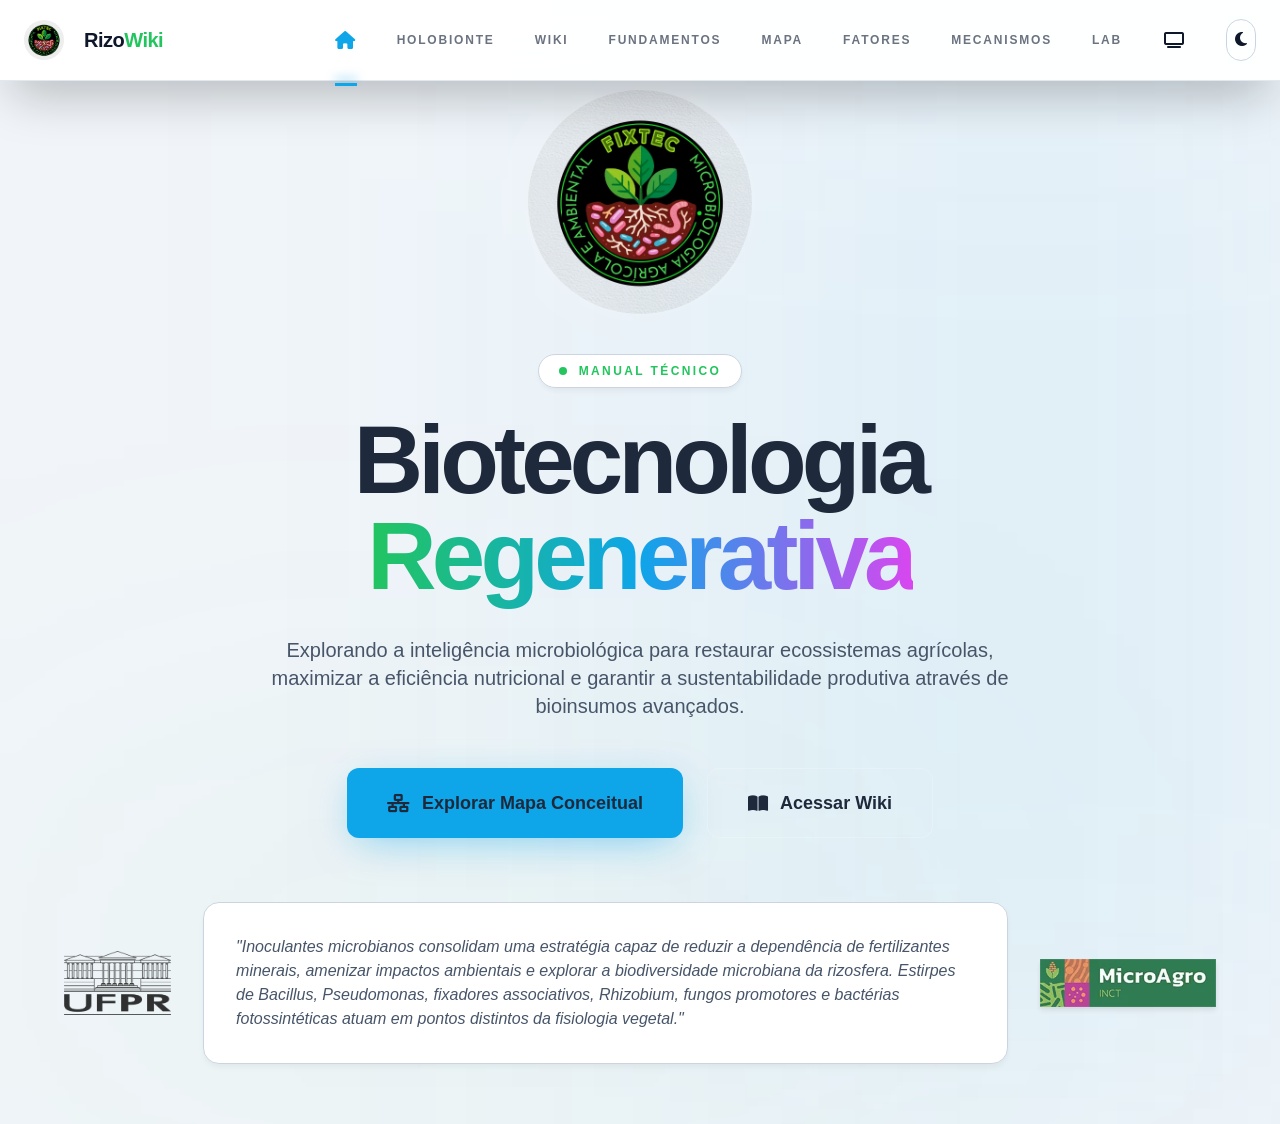
==== commit 9f2fd535: "Fatores revisada e aba Mecanismos de Ação - Matriz: esferas por número de publicações verificadas (1" ====
--- a/index.html
+++ b/index.html
@@ -1168,6 +1168,10 @@
                         class="nav-link hover:text-bio-red py-2 flex flex-col items-center" id="nav-factors"><i
                             class="fas fa-exclamation-triangle text-lg md:hidden mb-1"></i><span
                             class="hidden md:inline">FATORES</span></button>
+                    <button onclick="switchView('mecanismos')"
+                        class="nav-link hover:text-bio-accent py-2 flex flex-col items-center" id="nav-mecanismos"><i
+                            class="fas fa-diagram-project text-lg md:hidden mb-1"></i><span
+                            class="hidden md:inline">MECANISMOS</span></button>
                     <button onclick="switchView('lab')"
                         class="nav-link hover:text-bio-leaf py-2 flex flex-col items-center" id="nav-lab"><i
                             class="fas fa-flask text-lg md:hidden mb-1"></i><span
@@ -1197,6 +1201,8 @@
                     class="fas fa-project-diagram"></i></button>
             <button onclick="switchView('factors')" class="text-gray-500 hover:text-bio-red"><i
                     class="fas fa-exclamation-triangle"></i></button>
+            <button onclick="switchView('mecanismos')" class="text-gray-500 hover:text-bio-accent"><i
+                    class="fas fa-diagram-project"></i></button>
             <button onclick="switchView('lab')" class="nav-lab-mobile text-gray-500 hover:text-bio-leaf"><i
                     class="fas fa-flask"></i></button>
         </div>
@@ -1545,6 +1551,10 @@
         <div class="container mx-auto px-4 md:px-6">
             <h2 class="font-display text-4xl md:text-5xl text-white font-bold mb-6">Fatores Críticos</h2>
             <p class="text-xl text-gray-400 mb-4 max-w-4xl">Variáveis que decidem se o inoculante funciona.</p>
+        </div>
+        <!-- Atlas de evidências (analytics.html) primeiro, na largura toda; depois o guia de boas práticas e o simulador -->
+        <div id="analytics-container" class="w-full mt-2 mb-12"></div>
+        <div class="container mx-auto px-4 md:px-6">
             <p class="fc-dica mb-12"><i class="fas fa-hand-pointer mr-2"></i> Toque em um cartão para ver o porquê, o que fazer e a fonte.</p>
 
             <div class="mb-16">
@@ -1725,7 +1735,11 @@
 
         <!-- FIM DA CRITICAL SECTION -->
 
-        <div id="analytics-container" class="mt-8 w-full mb-20"></div>
+    </section>
+
+    <!-- MECANISMOS DE AÇÃO (Sankey que saiu da aba Fatores) -->
+    <section id="view-mecanismos" class="view-section bg-bio-dark">
+        <div id="mecanismos-container" class="w-full mb-20"></div>
     </section>
 
     <!-- NOVA SEÇÃO LAB (SUBSTITUÍDA) -->
@@ -3530,17 +3544,41 @@
                         const f2 = document.createElement("iframe");
                         f2.src = "analytics.html";
                         f2.style.width = "100%";
-                        f2.style.height = "1100px";
+                        f2.style.height = "1400px";
                         f2.style.border = "none";
                         f2.style.background = "transparent";
 
                         f2.onload = () => {
                             if (isLight) f2.contentWindow.postMessage('force-light', '*');
                         };
+                        // A aba Fatores (analytics.html) informa a própria altura: matriz e páginas por fator
+                        window.addEventListener('message', (ev) => {
+                            if (ev.source === f2.contentWindow && ev.data && ev.data.rizoAltura) {
+                                f2.style.height = (ev.data.rizoAltura + 8) + 'px';
+                            }
+                        });
 
                         a.appendChild(f2);
                     }
                 }
+                // 3. Mecanismos de Ação (aba própria)
+                if (view === "mecanismos") {
+                    const m = document.getElementById("mecanismos-container");
+                    if (m && !m.dataset.loaded) {
+                        m.dataset.loaded = "true";
+                        const f3 = document.createElement("iframe");
+                        f3.src = "mecanismos.html";
+                        f3.style.width = "100%";
+                        f3.style.height = "900px";
+                        f3.style.border = "none";
+                        f3.style.background = "transparent";
+                        f3.onload = () => { if (isLight) f3.contentWindow.postMessage('force-light', '*'); };
+                        window.addEventListener('message', (ev) => {
+                            if (ev.source === f3.contentWindow && ev.data && ev.data.rizoAltura) f3.style.height = (ev.data.rizoAltura + 8) + 'px';
+                        });
+                        m.appendChild(f3);
+                    }
+                }
             };
 
         });
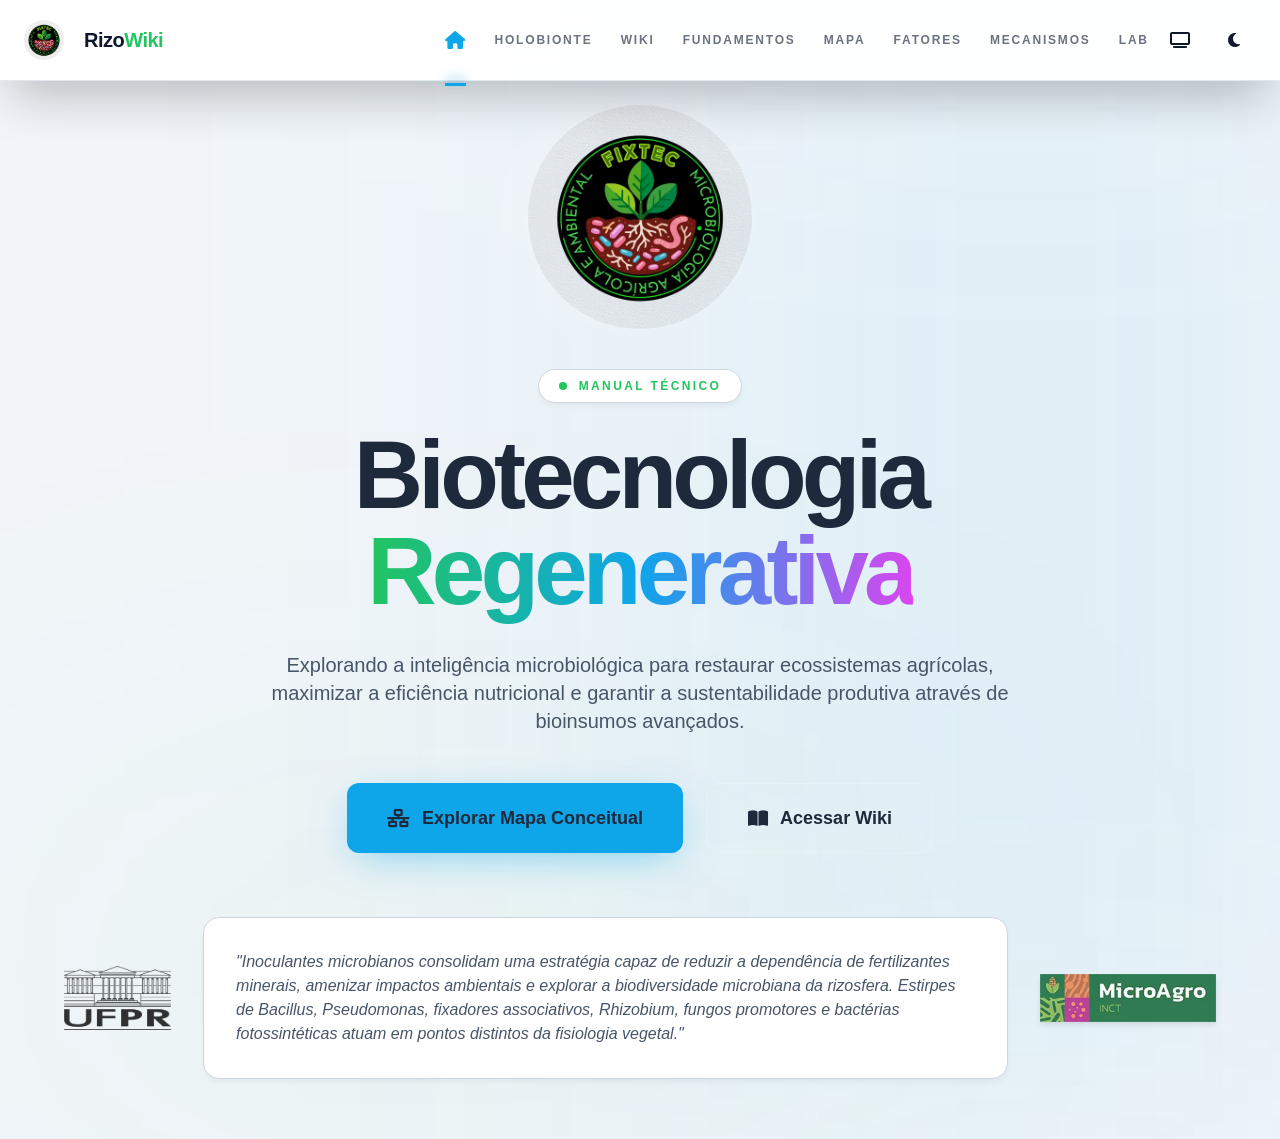
==== commit 75f444a6: "Layout de exposição: cada aba abre no seu protagonista, sem rolar - Cabeçalho compacto no celular (l" ====
--- a/index.html
+++ b/index.html
@@ -383,12 +383,7 @@
             border-bottom-color: rgba(0, 0, 0, 0.05);
         }
 
-        @media (max-width: 768px) {
-            .md\:hidden.transform.translate-y-full {
-                transform: translateY(100%) !important;
-                /* garante que fique fora da viewport */
-            }
-        }
+
 
 
         /* Keyframes RESTAURADOS */
@@ -489,11 +484,7 @@
 
 
         /* Fix logo overlap with top navbar on mobile */
-        @media(max-width:768px) {
-            #view-hero {
-                padding-top: 160px !important;
-            }
-        }
+
 
         /* Increase bubble chart container height on mobile to avoid legend clipping */
         @media(max-width:768px) {
@@ -1094,15 +1085,230 @@
         html.light-mode .logo-ufpr { filter:brightness(0); }
 
         /* ===== Modo tela (tela interativa) ===== */
-        html.modo-tela { font-size:18px; }
         html.modo-tela #nav-lab, html.modo-tela .nav-lab-mobile, html.modo-tela #view-lab { display:none !important; }
         html.modo-tela nav .nav-link { padding:.9rem .4rem; font-size:.8rem; }
         html.modo-tela .numero-destaque { font-size:5.5rem; }
         #btn-tela-cheia { display:none; }
         html.modo-tela #btn-tela-cheia { display:inline-flex; }
         .btn-nav-icone { padding:.55rem; border-radius:999px; background:rgba(255,255,255,.1); border:1px solid rgba(255,255,255,.1); color:var(--text-head); display:inline-flex; align-items:center; justify-content:center; min-width:40px; min-height:40px; }
-        html.modo-tela .btn-nav-icone { min-width:52px; min-height:52px; }
         html.modo-tela #btn-modo-tela { background:#0ea5e9; color:#fff; }
+
+        /* ===== Layout de exposição: cabeçalho medido, altura útil, alvos de toque ===== */
+        /* --nav-h e --altura-util são medidos por JS (ajustarAlturas); os valores aqui são o fallback */
+        :root { --nav-h: 80px; --altura-util: calc(100vh - var(--nav-h)); }
+        @supports (height: 100dvh) { :root { --altura-util: calc(100dvh - var(--nav-h)); } }
+        .view-section { padding-top: calc(var(--nav-h) + 12px); min-height: 100vh; min-height: 100dvh; }
+        #view-hero { padding-top: calc(var(--nav-h) + 24px); }
+        .nav-topo { height: 80px; }
+        .nav-logo { height: 2.5rem; }
+        .nav-desk { gap: clamp(1.1rem, 2.2vw, 2.5rem); }
+        .nav-acoes { gap: .6rem; }
+        .btn-nav-icone { min-width: 44px; min-height: 44px; }
+
+        /* celular e tablet em pé: barra de cima baixa + linha de ícones com rótulo */
+        .nav-mobile { display: flex; justify-content: space-around; align-items: stretch; background: var(--bg-panel); border-top: 1px solid rgba(255,255,255,.05); }
+        .nav-mob { flex: 1 1 0; min-width: 0; min-height: 48px; display: flex; flex-direction: column; align-items: center; justify-content: center; gap: 3px; color: #64748b; font-size: 10px; font-weight: 700; letter-spacing: .02em; position: relative; padding: 4px 0; }
+        .nav-mob i { font-size: 16px; }
+        .nav-mob .rot-longo { display: none; }
+        .nav-mob.ativo { color: #0ea5e9; }
+        .nav-mob.ativo::before { content: ''; position: absolute; top: 0; left: 18%; right: 18%; height: 3px; border-radius: 0 0 3px 3px; background: #0ea5e9; box-shadow: 0 2px 8px rgba(14,165,233,.6); }
+        @media (min-width: 600px) { .nav-mob .rot-curto { display: none; } .nav-mob .rot-longo { display: inline; } .nav-mob { font-size: 11px; } }
+        @media (max-width: 1023px) {
+            .nav-topo { height: 56px; }
+            .nav-logo { height: 2rem; }
+            .nav-topo .font-display.text-xl { font-size: 1.05rem; }
+            .nav-acoes { gap: .4rem; }
+        }
+        @media (min-width: 1024px) { .nav-mobile { display: none; } }
+        /* telas baixas em pé (celular deitado): cabeçalho ainda menor */
+        @media (max-width: 1023px) and (max-height: 500px) {
+            .nav-topo { height: 44px; }
+            .nav-mob { min-height: 40px; flex-direction: row; gap: 5px; }
+            .nav-mob .rot-curto, .nav-mob .rot-longo { display: none; }
+        }
+
+        /* Modo tela: compõe para tela grande vista de pé (não só aumenta a letra).
+           A letra cresce só em tela larga; em celular/tablet com o modo ligado vale o layout pequeno. */
+        @media (min-width: 1024px) {
+            html.modo-tela { font-size: max(18px, .9375vw); }
+            html.modo-tela .nav-topo { height: 88px; }
+            html.modo-tela .btn-nav-icone { min-width: 52px; min-height: 52px; }
+        }
+        html.modo-tela .nav-mob { min-height: 52px; }
+
+        /* ===== Holobionte: vídeo-mapa protagonista ===== */
+        #view-holobionte { padding-top: var(--nav-h) !important; padding-bottom: 0 !important; }
+        .holo-raiz { height: var(--altura-util); padding: 10px 16px 14px; }
+        .holo-topo { display: flex; flex-direction: column; gap: 8px; margin-bottom: 10px; }
+        .holo-topo-lado { flex-direction: column; align-items: flex-start; gap: 8px; }
+        .holo-h1 { font-size: clamp(1.15rem, 1.1rem + 1vw, 2rem); line-height: 1.2; padding-bottom: 2px; }
+        .holo-filtros { display: flex; flex-wrap: wrap; gap: 6px; justify-content: flex-end; }
+        .holo-topo-lado > div:first-child { flex: 0 1 auto; }
+        .holo-topo-lado .holo-filtros { flex: 0 1 auto; min-width: 0; max-width: 100%; justify-content: flex-start; flex-wrap: nowrap; overflow-x: auto; scrollbar-width: none; }
+        .holo-topo-lado .holo-filtros::-webkit-scrollbar { display: none; }
+        @media (max-height: 500px) { .holo-raiz { padding-top: 6px; padding-bottom: 6px; } .holo-topo { margin-bottom: 6px; } .holo-chip { min-height: 34px; padding: .3rem .7rem; } }
+        /* tela baixa e larga (celular deitado): título inteiro e chips na mesma linha, rolando de lado — sobra altura para o mapa */
+        @media (max-height: 500px) and (orientation: landscape) {
+            .holo-topo-lado { flex-direction: row; align-items: center; gap: 12px; }
+            .holo-topo-lado > div:first-child { flex: 0 0 auto; }
+            .holo-topo-lado .holo-h1 { white-space: nowrap; }
+            .holo-topo-lado .holo-filtros { flex: 1 1 0; }
+        }
+        .holo-filtros-faixa { flex-wrap: nowrap; overflow-x: auto; justify-content: flex-start; scrollbar-width: none; margin: 0 -16px; padding: 2px 16px 4px; }
+        .holo-filtros-faixa::-webkit-scrollbar { display: none; }
+        .holo-chip { padding: .45rem .9rem; border-radius: 999px; font-size: .8rem; font-weight: 600; white-space: nowrap; min-height: 40px; flex: 0 0 auto; }
+        .holo-btn { min-width: 40px; min-height: 40px; display: inline-flex; align-items: center; justify-content: center; border-radius: 999px; transition: background .2s; }
+        .holo-btn:hover { background: rgba(148,163,184,.18); }
+        .holo-area { position: relative; }
+        .holo-no { padding: 0; background: none; border: 0; cursor: pointer; transition: opacity .4s, filter .4s; }
+        .holo-no.holo-apagado { opacity: .3; filter: grayscale(1); }
+        .holo-rotulo { padding: .2em .6em; line-height: 1.25; }
+        .holo-fluxo { animation: holoFluxo 1s linear infinite; }
+        @keyframes holoFluxo { to { stroke-dashoffset: -24; } }
+        .holo-dica { animation: holoDica 2.4s ease-in-out infinite; }
+        @keyframes holoDica { 0%,100% { opacity: .65; } 50% { opacity: 1; } }
+        .holo-pcab { padding: 1.1rem 1.25rem 1rem; }
+        .holo-ptit { font-size: clamp(1.15rem, 1rem + .6vw, 1.6rem); }
+        .holo-psub { font-size: .9rem; }
+        .holo-pcorpo { padding: 1.1rem 1.25rem; }
+        .holo-psec { display: flex; align-items: center; gap: .45rem; font-size: .72rem; font-weight: 800; text-transform: uppercase; letter-spacing: .12em; margin-bottom: .35rem; }
+        .holo-ptxt { font-size: .95rem; line-height: 1.6; }
+        .holo-det { border: 1px solid rgba(148,163,184,.35); border-left-width: 3px; border-radius: 12px; padding: .65rem .9rem; background: rgba(248,250,252,.6); }
+        .dark .holo-det { background: rgba(15,23,42,.45); border-color: rgba(71,85,105,.5); }
+        .holo-det summary { cursor: pointer; list-style: none; margin: 0; min-height: 28px; }
+        .holo-det summary::-webkit-details-marker { display: none; }
+        .holo-det summary::after { content: '+'; margin-left: auto; font-size: 1.1rem; font-weight: 700; }
+        .holo-det[open] summary::after { content: '–'; }
+        .holo-det[open] summary { margin-bottom: .4rem; }
+        .holo-prod { padding: .35rem .6rem; }
+        .holo-painel-pilha { display: flex; flex-direction: column; min-height: 0; }
+        .holo-folha { position: fixed; left: 0; right: 0; bottom: 0; height: 82vh; height: 82dvh; z-index: 60; padding: 0 6px; animation: holoSobe .25s ease-out; }
+        @keyframes holoSobe { from { transform: translateY(40px); opacity: .4; } to { transform: none; opacity: 1; } }
+        .holo-veu { position: fixed; inset: 0; z-index: 55; background: rgba(2,6,23,.45); }
+        @media (max-width: 640px) {
+            .holo-raiz { padding: 8px 10px 10px; }
+            .holo-filtros-faixa { margin: 0 -10px; padding: 2px 10px 4px; }
+            .holo-chip { font-size: .75rem; padding: .4rem .75rem; }
+            .holo-pcab { padding: .8rem .9rem .7rem; }
+            .holo-pcorpo { padding: .8rem .9rem; }
+            .holo-ptxt { font-size: .9rem; }
+            .holo-h1 { font-size: 1.05rem; }
+        }
+        @media (min-width: 1024px) {
+            html.modo-tela .holo-ptxt { font-size: 1.12rem; line-height: 1.65; }
+            html.modo-tela .holo-ptit { font-size: 1.9rem; }
+            html.modo-tela .holo-psub { font-size: 1.05rem; }
+            html.modo-tela .holo-psec { font-size: .8rem; }
+            html.modo-tela .holo-chip { font-size: .85rem; min-height: 48px; }
+        }
+
+        /* ===== Wiki: atlas microbiológico (navegação | imagem | ficha) ===== */
+        .wiki-casca { max-width: 1800px; margin: 0 auto; padding: 0 16px; }
+        .wiki-tela { display: flex; flex-direction: column; height: calc(var(--altura-util) - 12px); min-height: 460px; padding-bottom: 14px; }
+        .wiki-topo { display: flex; align-items: center; justify-content: space-between; gap: 12px; margin-bottom: 12px; }
+        .wiki-topo-tit { display: flex; align-items: baseline; gap: .75rem; min-width: 0; }
+        .wiki-topo-tit h2 { font-size: clamp(1.3rem, 1rem + 1.2vw, 2.2rem); line-height: 1.1; white-space: nowrap; }
+        .wiki-topo-barra { align-self: stretch; width: 5px; border-radius: 99px; background: linear-gradient(#22c55e, #0ea5e9); box-shadow: 0 0 16px rgba(14,165,233,.55); }
+        .wiki-topo-sub { font-size: .75rem; letter-spacing: .2em; text-transform: uppercase; white-space: nowrap; }
+        .wiki-btn-quem { display: inline-flex; align-items: center; gap: .5rem; min-height: 44px; padding: .5rem 1rem; border-radius: 999px; font-weight: 700; font-size: .9rem; color: var(--text-head); background: var(--glass-bg); border: 1px solid var(--glass-border); white-space: nowrap; transition: border-color .2s, box-shadow .2s; }
+        .wiki-btn-quem:hover { border-color: #0ea5e9; box-shadow: 0 0 14px rgba(14,165,233,.35); }
+        .wiki-btn-quem i { color: #0ea5e9; }
+
+        .wiki-atlas { flex: 1; min-height: 0; display: grid; grid-template-columns: minmax(190px, 20%) minmax(0, 1fr) minmax(300px, 30%); gap: 16px; }
+        .wiki-nav { display: flex; flex-direction: column; gap: 8px; overflow-y: auto; min-height: 0; padding: 2px; }
+        .wiki-nav-btn { position: relative; display: flex; align-items: center; gap: .7rem; text-align: left; flex: 1 1 0; min-height: 46px; max-height: 88px; padding: .4rem .8rem .4rem .55rem; border-radius: 14px; border-left: 4px solid var(--cor) !important; }
+        .wiki-nav-btn:hover { transform: none; }
+        .wiki-nav-mini { flex: 0 0 auto; width: 38px; height: 38px; border-radius: 50%; background-size: cover; background-position: center; box-shadow: 0 0 0 2px var(--cor); box-shadow: 0 0 0 2px var(--cor), 0 0 12px color-mix(in srgb, var(--cor) 55%, transparent); }
+        .wiki-nav-nome { font-weight: 700; font-size: .98rem; line-height: 1.2; letter-spacing: -.01em; }
+        .wiki-nav-btn.wiki-nav-ativo { outline: none; border-color: var(--cor) !important; box-shadow: 0 0 0 2px var(--cor); background: color-mix(in srgb, var(--cor) 16%, var(--glass-bg)); box-shadow: 0 0 0 2px var(--cor), 0 0 22px color-mix(in srgb, var(--cor) 45%, transparent); }
+
+        .wiki-foto { position: relative; border-radius: 22px; overflow: hidden; background: #020617; border: 1px solid rgba(255,255,255,.08); box-shadow: 0 20px 50px rgba(0,0,0,.25); min-height: 0; }
+        .wiki-foto-fundo { position: absolute; inset: -30px; background-size: cover; background-position: center; filter: blur(28px) saturate(1.1) brightness(.55); }
+        .wiki-foto-btn { position: absolute; inset: 0; display: flex; align-items: center; justify-content: center; cursor: zoom-in; padding: 0; background: none; border: 0; }
+        .wiki-foto-img { max-width: 100%; max-height: 100%; width: auto; height: auto; object-fit: contain; box-shadow: 0 10px 40px rgba(0,0,0,.45); animation: fadeIn .4s ease-out; }
+        .wiki-foto .selo-ilustrativa { z-index: 2; }
+        .wiki-foto-zoom { position: absolute; left: .75rem; bottom: .75rem; z-index: 2; width: 34px; height: 34px; border-radius: 50%; display: flex; align-items: center; justify-content: center; background: rgba(0,0,0,.5); color: #fff; font-size: .85rem; pointer-events: none; }
+        .wiki-foto-vazia { position: absolute; inset: 0; }
+
+        .wiki-info { border-radius: 22px; padding: 1.25rem 1.35rem; overflow-y: auto; min-height: 0; border-top: 3px solid var(--cor, #0ea5e9) !important; }
+        .wiki-info-grupo { font-size: .7rem; font-weight: 800; letter-spacing: .16em; text-transform: uppercase; margin-bottom: .3rem; }
+        .wiki-info-nome { font-family: 'Space Grotesk', sans-serif; font-weight: 700; font-size: clamp(1.5rem, 1rem + 1.3vw, 2.4rem); line-height: 1.08; letter-spacing: -.02em; color: var(--text-head); }
+        .wiki-info-selo { margin: .6rem 0 .8rem; }
+        .wiki-info-selo .selo-evid { font-size: .8rem; padding: .35rem .8rem; }
+        .wiki-info-desc { font-size: 1rem; line-height: 1.6; }
+        .wiki-info-sec { font-size: .7rem; font-weight: 800; letter-spacing: .14em; text-transform: uppercase; margin: 1.1rem 0 .45rem; }
+        .wiki-info-funcoes { display: flex; flex-direction: column; gap: .35rem; }
+        .wiki-info-funcoes li { display: flex; align-items: center; gap: .55rem; font-weight: 600; font-size: .95rem; }
+        .wiki-info-funcoes small { margin-left: auto; font-size: .72rem; font-weight: 600; }
+        .wiki-info-atalhos { display: flex; flex-wrap: wrap; gap: .45rem; margin-top: 1.1rem; }
+        .wiki-atalho { display: inline-flex; align-items: center; gap: .45rem; min-height: 44px; padding: .45rem .9rem; border-radius: 12px; font-weight: 700; font-size: .85rem; color: var(--text-head); border: 1px solid var(--cor, #0ea5e9); background: color-mix(in srgb, var(--cor, #0ea5e9) 12%, transparent); border: 1px solid color-mix(in srgb, var(--cor, #0ea5e9) 45%, transparent); }
+        .wiki-atalho i { color: var(--cor, #0ea5e9); }
+        .wiki-atalho:hover { background: color-mix(in srgb, var(--cor, #0ea5e9) 22%, transparent); }
+        .wiki-corpo { margin-top: 4px; }
+
+        /* tela larga e baixa (notebook 1366×768): ficha um pouco mais estreita */
+        @media (min-width: 1024px) and (max-height: 820px) { .wiki-nav-mini { width: 32px; height: 32px; } .wiki-nav-nome { font-size: .9rem; } .wiki-info-desc { font-size: .93rem; } }
+
+        /* tablet em pé: miniaturas numa coluna estreita ao lado da imagem; ficha embaixo */
+        @media (max-width: 1023px) {
+            .wiki-casca { padding: 0 12px; }
+            .wiki-tela { height: auto; min-height: 0; }
+            .wiki-atlas { grid-template-columns: 108px minmax(0, 1fr); grid-template-rows: auto auto; }
+            .wiki-nav { grid-row: 1; height: min(58vh, 640px); height: min(58dvh, 640px); }
+            .wiki-foto { grid-row: 1; height: min(58vh, 640px); height: min(58dvh, 640px); }
+            .wiki-info { grid-column: 1 / -1; overflow: visible; }
+            .wiki-nav-btn { flex-direction: column; justify-content: center; gap: .25rem; padding: .35rem .2rem; border-left-width: 0 !important; border-top: 3px solid var(--cor) !important; max-height: none; }
+            .wiki-nav-mini { width: 36px; height: 36px; }
+            .wiki-nav-nome { font-size: .62rem; text-align: center; line-height: 1.15; max-width: 100%; white-space: nowrap; overflow: hidden; text-overflow: ellipsis; }
+        }
+        /* celular: faixa horizontal de miniaturas em cima; imagem dominante; ficha embaixo */
+        @media (max-width: 639px) {
+            .wiki-casca { padding: 0 10px; }
+            .wiki-topo { margin-bottom: 8px; }
+            .wiki-topo-sub { display: none; }
+            .wiki-btn-quem { padding: .45rem .8rem; font-size: .8rem; }
+            .wiki-atlas { grid-template-columns: minmax(0, 1fr); gap: 10px; }
+            .wiki-nav { grid-row: auto; height: auto; flex-direction: row; overflow-x: auto; overflow-y: hidden; padding: 2px 2px 6px; scroll-snap-type: x proximity; }
+            .wiki-nav-btn { flex: 0 0 92px; min-height: 64px; scroll-snap-align: start; }
+            .wiki-foto { grid-row: auto; height: 46vh; height: 46dvh; min-height: 240px; border-radius: 18px; }
+            .wiki-info { padding: 1rem 1.05rem; }
+            .wiki-corpo { padding: 1.1rem !important; border-radius: 1.4rem !important; }
+        }
+        /* celular deitado: imagem ao lado da ficha */
+        @media (max-width: 1023px) and (max-height: 500px) and (orientation: landscape) {
+            .wiki-atlas { grid-template-columns: 74px minmax(0, 1fr) minmax(0, 1fr); }
+            .wiki-nav, .wiki-foto { height: calc(var(--altura-util) - 70px); }
+            .wiki-info { grid-column: auto; grid-row: 1; height: calc(var(--altura-util) - 70px); overflow-y: auto; }
+        }
+        @media (min-width: 1024px) {
+            html.modo-tela .wiki-info-desc { font-size: 1.05rem; }
+            html.modo-tela .wiki-nav-mini { width: 44px; height: 44px; }
+        }
+
+        /* ===== Fundamentos: título compacto e planta inteira (sem corte) ===== */
+        .fund-topo { margin-bottom: 12px; }
+        .fund-topo h2 { font-size: clamp(1.4rem, 1rem + 1.4vw, 2.4rem); line-height: 1.1; }
+        .fund-topo p { font-size: clamp(.9rem, .85rem + .3vw, 1.1rem); margin-top: .25rem; }
+        #diagram-container { aspect-ratio: 1600 / 1968; height: auto; }
+        #diagram-container > img { object-fit: fill; }
+        .fund-diagrama { width: 100%; max-width: 560px; margin: 0 auto; }
+        html.modo-tela { --fund-topo-h: 88px; }
+        @media (min-width: 1024px) {
+            .fund-diagrama { flex: 0 0 auto; margin: 0; max-width: none; width: calc((var(--altura-util) - 12px - 14px - var(--fund-topo-h, 64px) - 12px - 24px) * 1600 / 1968 + 24px); min-width: 360px; }
+            .fund-bloco { width: fit-content; max-width: 100%; margin: 0 auto; }
+            .fund-bloco > .flex { margin-bottom: 2.5rem; }
+            .fund-bloco .fund-painel { flex: 0 0 auto; width: clamp(340px, 34vw, 680px); min-width: 0; }
+            .fund-painel #panel-default p { max-width: 30em; }
+            .fund-painel #details-panel { overflow-y: auto; justify-content: flex-start; }
+            .fund-painel #panel-default { margin: auto 0; }
+            .fund-painel #panel-title { font-size: clamp(1.4rem, 1rem + .9vw, 2rem); margin-bottom: 1rem; }
+            .fund-painel #panel-desc { font-size: 1rem; }
+        }
+
+        /* ===== Mapa e Lab: cabeçalhos compactos; gráfico do Lab na altura da tela ===== */
+        .mapa-topo h2 { font-size: clamp(1.6rem, 1.1rem + 2vw, 3rem); line-height: 1.1; }
+        .lab-grafico { height: 65vh; min-height: 420px; }
+        @media (min-width: 768px) { .lab-grafico { height: calc(var(--altura-util) - 12px - 100px - 16px - 110px - 16px - 16px); min-height: 380px; } }
     </style>
 </head>
 
@@ -1132,9 +1338,9 @@
 
     <nav
         class="fixed top-0 w-full z-50 bg-[var(--nav-bg)] backdrop-blur-xl border-b border-white/5 shadow-2xl transition-colors duration-300">
-        <div class="container mx-auto px-4 md:px-6 h-20 flex justify-between items-center">
+        <div class="nav-topo container mx-auto px-4 md:px-6 flex justify-between items-center">
             <div class="flex items-center gap-3 cursor-pointer group" onclick="switchView('hero')">
-                <div class="h-10 w-auto flex items-center justify-center overflow-hidden rounded-full">
+                <div class="nav-logo w-auto flex items-center justify-center overflow-hidden rounded-full">
                     <img src="assets/logo fixtec.webp" alt="Fixtec Logo"
                         class="h-full w-auto object-cover scale-110 drop-shadow-[0_0_8px_rgba(255,255,255,0.3)]">
                 </div>
@@ -1143,9 +1349,9 @@
                         class="text-bio-leaf">Wiki</span></span>
             </div>
 
-            <div class="flex items-center gap-4 md:gap-8">
+            <div class="nav-acoes flex items-center">
                 <div
-                    class="hidden md:flex gap-6 md:gap-10 text-[10px] md:text-xs font-bold text-gray-500 tracking-[0.15em] items-center">
+                    class="nav-desk hidden lg:flex text-[10px] md:text-xs font-bold text-gray-500 tracking-[0.15em] items-center">
                     <button onclick="switchView('hero')" class="nav-link hover:text-[var(--text-head)] py-2 active"
                         id="nav-hero"><i class="fas fa-home text-lg"></i></button>
                     <button onclick="switchView('holobionte')"
@@ -1180,31 +1386,21 @@
 
                 <button id="btn-tela-cheia" onclick="alternarTelaCheia()" class="btn-nav-icone" title="Tela cheia"><i class="fas fa-expand"></i></button>
                 <button id="btn-modo-tela" onclick="alternarModoTela()" class="btn-nav-icone" title="Modo tela (tela interativa)"><i class="fas fa-tv"></i></button>
-                <button onclick="toggleTheme()"
-                    class="p-2 rounded-full bg-white/10 hover:bg-white/20 transition-colors text-[var(--text-head)] border border-white/10">
+                <button onclick="toggleTheme()" class="btn-nav-icone" title="Tema claro / escuro">
                     <i class="fas fa-sun hidden dark-icon"></i>
                     <i class="fas fa-moon light-icon"></i>
                 </button>
             </div>
         </div>
-        <div
-            class="md:hidden flex justify-around py-3 bg-[var(--bg-panel)] border-t border-white/5 absolute bottom-0 w-full transform translate-y-full">
-            <button onclick="switchView('hero')" class="text-gray-500 hover:text-bio-accent"><i
-                    class="fas fa-home"></i></button>
-            <button onclick="switchView('holobionte')" class="text-gray-500 hover:text-bio-accent"><i
-                    class="fas fa-network-wired"></i></button>
-            <button onclick="switchView('wiki')" class="text-gray-500 hover:text-bio-accent"><i
-                    class="fas fa-book"></i></button>
-            <button onclick="switchView('fundamentos')" class="text-gray-500 hover:text-bio-gold"><i
-                    class="fas fa-layer-group"></i></button>
-            <button onclick="switchView('mapping')" class="text-gray-500 hover:text-bio-soil"><i
-                    class="fas fa-project-diagram"></i></button>
-            <button onclick="switchView('factors')" class="text-gray-500 hover:text-bio-red"><i
-                    class="fas fa-exclamation-triangle"></i></button>
-            <button onclick="switchView('mecanismos')" class="text-gray-500 hover:text-bio-accent"><i
-                    class="fas fa-diagram-project"></i></button>
-            <button onclick="switchView('lab')" class="nav-lab-mobile text-gray-500 hover:text-bio-leaf"><i
-                    class="fas fa-flask"></i></button>
+        <div class="nav-mobile lg:hidden">
+            <button onclick="switchView('hero')" class="nav-mob ativo" data-view="hero" aria-label="Início"><i class="fas fa-home"></i><span class="rot-curto">Início</span><span class="rot-longo">Início</span></button>
+            <button onclick="switchView('holobionte')" class="nav-mob" data-view="holobionte" aria-label="Holobionte"><i class="fas fa-network-wired"></i><span class="rot-curto">Holo</span><span class="rot-longo">Holobionte</span></button>
+            <button onclick="switchView('wiki')" class="nav-mob" data-view="wiki" aria-label="Wiki"><i class="fas fa-book"></i><span class="rot-curto">Wiki</span><span class="rot-longo">Wiki</span></button>
+            <button onclick="switchView('fundamentos')" class="nav-mob" data-view="fundamentos" aria-label="Fundamentos"><i class="fas fa-layer-group"></i><span class="rot-curto">Fund.</span><span class="rot-longo">Fundamentos</span></button>
+            <button onclick="switchView('mapping')" class="nav-mob" data-view="mapping" aria-label="Mapa"><i class="fas fa-map-signs"></i><span class="rot-curto">Mapa</span><span class="rot-longo">Mapa</span></button>
+            <button onclick="switchView('factors')" class="nav-mob" data-view="factors" aria-label="Fatores"><i class="fas fa-exclamation-triangle"></i><span class="rot-curto">Fatores</span><span class="rot-longo">Fatores</span></button>
+            <button onclick="switchView('mecanismos')" class="nav-mob" data-view="mecanismos" aria-label="Mecanismos"><i class="fas fa-diagram-project"></i><span class="rot-curto">Mecan.</span><span class="rot-longo">Mecanismos</span></button>
+            <button onclick="switchView('lab')" class="nav-mob nav-lab-mobile" data-view="lab" aria-label="Lab"><i class="fas fa-flask"></i><span class="rot-curto">Lab</span><span class="rot-longo">Lab</span></button>
         </div>
     </nav>
 
@@ -1287,44 +1483,44 @@
     </section>
 
     <section id="view-wiki" class="view-section bg-bio-dark">
-        <div class="container mx-auto px-4 md:px-6 h-full flex flex-col">
-            <div class="flex items-center gap-6 mb-10">
-                <div
-                    class="w-2 h-16 bg-gradient-to-b from-bio-leaf to-bio-accent rounded-full shadow-[0_0_30px_rgba(14,165,233,0.6)]">
-                </div>
-                <div>
-                    <h2 class="font-display text-4xl md:text-6xl text-white font-bold tracking-tight">Wiki de Cepas</h2>
-                    <p class="text-gray-400 text-sm md:text-base font-light tracking-widest uppercase">Manual Técnico</p>
-                </div>
-                <button class="btn-toque btn-comparar ml-auto" onclick="abrirMatrizFuncoes()"><i class="fas fa-th mr-2"></i> Quem faz o quê</button>
+        <div class="wiki-casca">
+            <!-- Primeira tela: atlas em três regiões (navegação | imagem | ficha) -->
+            <div class="wiki-tela">
+                <div class="wiki-topo">
+                    <div class="wiki-topo-tit">
+                        <span class="wiki-topo-barra"></span>
+                        <h2 class="font-display text-white font-bold tracking-tight">Wiki de Cepas</h2>
+                        <span class="wiki-topo-sub text-gray-400">Manual técnico</span>
+                    </div>
+                    <button class="wiki-btn-quem" onclick="abrirMatrizFuncoes()"><i class="fas fa-th"></i><span>Quem faz o quê</span></button>
+                </div>
+                <div class="wiki-atlas">
+                    <div id="wiki-nav" class="wiki-nav no-scrollbar" role="tablist" aria-label="Grupos microbianos"></div>
+                    <div id="wiki-foto" class="wiki-foto"></div>
+                    <aside id="wiki-info" class="wiki-info glass-panel custom-scroll"></aside>
+                </div>
             </div>
-
-            <div class="flex flex-col lg:flex-row gap-8 flex-grow overflow-hidden">
-                <div class="w-full lg:w-1/4 flex lg:flex-col gap-4 overflow-x-auto lg:overflow-y-auto pb-4 lg:pb-0 no-scrollbar pr-2 h-full"
-                    id="wiki-nav">
-                </div>
-
-                <div class="w-full lg:w-3/4 relative h-full">
-                    <div class="glass-panel rounded-[2rem] p-6 md:p-12 h-full border-t-[1px] border-white/10 transition-all shadow-2xl custom-scroll overflow-y-auto bg-bio-panel"
-                        id="wiki-content">
-                    </div>
-                </div>
+            <!-- Depois da primeira tela: tudo o que já existia (frase de manejo, gráficos, efeitos, estudo, protocolo, detalhes) -->
+            <div class="glass-panel wiki-corpo rounded-[2rem] p-6 md:p-12 border-t-[1px] border-white/10 transition-all shadow-2xl bg-bio-panel"
+                id="wiki-content">
             </div>
         </div>
     </section>
 
     <section id="view-fundamentos" class="view-section bg-bio-dark">
         <div class="container mx-auto px-4 md:px-6">
-            <h2 class="font-display text-4xl md:text-5xl text-white font-bold mb-6">Fundamentos dos Inoculantes</h2>
-            <p class="text-xl text-gray-400 mb-12 max-w-4xl">Fatores básicos que determinam o sucesso da biotecnologia
-                agrícola.</p>
-
-            <div class="flex flex-col lg:flex-row gap-8 mb-16 items-stretch">
-
-                <div class="w-full lg:w-7/12 relative">
+            <div class="fund-bloco">
+            <div class="fund-topo">
+                <h2 class="font-display text-white font-bold">Fundamentos dos Inoculantes</h2>
+                <p class="text-gray-400">Fatores básicos que determinam o sucesso da biotecnologia agrícola.</p>
+            </div>
+
+            <div class="flex flex-col lg:flex-row gap-6 mb-16 items-stretch">
+
+                <div class="fund-diagrama relative">
                     <div
                         class="w-full bg-[#0b1221] border-4 border-white/5 rounded-2xl p-2 shadow-[0_0_50px_rgba(34,197,94,0.1)] h-full relative overflow-hidden">
-                        <div class="absolute top-6 left-0 right-0 z-20 text-center pointer-events-none">
+                        <div class="absolute bottom-6 left-0 right-0 z-20 text-center pointer-events-none">
                             <div
                                 class="inline-block bg-[#0f172a]/80 backdrop-blur-md px-5 py-2 rounded-full shadow-lg border border-white/10">
                                 <h3
@@ -1335,7 +1531,7 @@
                         </div>
 
                         <div id="diagram-container"
-                            class="relative w-full h-full min-h-[500px] rounded-xl overflow-hidden bg-white group">
+                            class="relative w-full rounded-xl overflow-hidden bg-white group">
                             <img src="assets/diagram plant cropped.webp" alt="Planta no Solo"
                                 class="absolute inset-0 w-full h-full object-cover z-0">
 
@@ -1356,9 +1552,9 @@
                     </div>
                 </div>
 
-                <div class="w-full lg:w-5/12">
+                <div class="fund-painel w-full">
                     <div id="details-panel"
-                        class="glass-panel p-8 lg:p-12 rounded-[2rem] h-full flex flex-col justify-center border border-white/10 relative overflow-hidden transition-all duration-500 shadow-2xl">
+                        class="glass-panel p-6 lg:p-7 rounded-[2rem] h-full flex flex-col justify-center border border-white/10 relative overflow-hidden transition-all duration-500 shadow-2xl">
                         <div id="panel-default" class="text-center flex flex-col items-center animate-fade-in">
                             <div
                                 class="w-20 h-20 rounded-full bg-white/5 flex items-center justify-center mb-6 border border-white/10">
@@ -1402,6 +1598,7 @@
                     </div>
                 </div>
             </div>
+            </div>
 
             <div class="grid grid-cols-1 md:grid-cols-3 gap-8 pb-12">
                 <div
@@ -1441,16 +1638,16 @@
     <section id="view-mapping" class="view-section bg-bio-dark">
         <div class="container mx-auto px-4 md:px-6">
 
-            <div class="text-center mb-12 animate-fade-in">
+            <div class="text-center mb-6 animate-fade-in mapa-topo">
                 <div
-                    class="inline-flex items-center gap-2 px-3 py-1 rounded-full bg-emerald-500/10 border border-emerald-500/20 text-emerald-400 text-[10px] font-bold tracking-widest uppercase mb-4">
+                    class="inline-flex items-center gap-2 px-3 py-1 rounded-full bg-emerald-500/10 border border-emerald-500/20 text-emerald-400 text-[10px] font-bold tracking-widest uppercase mb-2">
                     Sistema de Decisão Agronômica
                 </div>
-                <h2 class="font-display text-4xl md:text-6xl text-white font-bold mb-4">
+                <h2 class="font-display text-white font-bold mb-1">
                     RizoWiki <span
                         class="text-transparent bg-clip-text bg-gradient-to-r from-emerald-400 to-cyan-500">Solver</span>
                 </h2>
-                <p class="text-slate-400 font-light max-w-2xl mx-auto">
+                <p class="text-slate-400 font-light max-w-2xl mx-auto text-sm md:text-base">
                     Diagnóstico profundo: Mecanismo, Agentes (Cepas) e Protocolo Técnico detalhado.
                 </p>
             </div>
@@ -1549,8 +1746,10 @@
 
     <section id="view-factors" class="view-section bg-bio-dark">
         <div class="container mx-auto px-4 md:px-6">
-            <h2 class="font-display text-4xl md:text-5xl text-white font-bold mb-6">Fatores Críticos</h2>
-            <p class="text-xl text-gray-400 mb-4 max-w-4xl">Variáveis que decidem se o inoculante funciona.</p>
+            <div class="fund-topo">
+                <h2 class="font-display text-white font-bold">Fatores Críticos</h2>
+                <p class="text-gray-400">Variáveis que decidem se o inoculante funciona.</p>
+            </div>
         </div>
         <!-- Atlas de evidências (analytics.html) primeiro, na largura toda; depois o guia de boas práticas e o simulador -->
         <div id="analytics-container" class="w-full mt-2 mb-12"></div>
@@ -1746,20 +1945,20 @@
     <section id="view-lab" class="view-section bg-bio-dark">
         <div class="container mx-auto px-4 md:px-6 h-full flex flex-col">
 
-            <div class="mb-8 border-b border-white/10 pb-6 flex flex-col md:flex-row justify-between items-end gap-6">
-                <div>
+            <div class="mb-4 border-b border-white/10 pb-3 flex flex-col md:flex-row justify-between items-end gap-6">
+                <div class="fund-topo" style="margin-bottom:0">
                     <div
-                        class="inline-flex items-center gap-2 px-3 py-1 rounded-full bg-blue-500/10 border border-blue-500/20 text-blue-400 text-[10px] font-bold tracking-widest uppercase mb-2">
+                        class="inline-flex items-center gap-2 px-3 py-1 rounded-full bg-blue-500/10 border border-blue-500/20 text-blue-400 text-[10px] font-bold tracking-widest uppercase mb-1">
                         <i class="fas fa-microscope"></i> Simulador Fisiológico v3.5 (Final)
                     </div>
-                    <h2 class="font-display text-4xl md:text-5xl text-white font-bold mb-2">Engenharia de Inoculantes
+                    <h2 class="font-display text-white font-bold">Engenharia de Inoculantes
                     </h2>
                     <p class="text-gray-400 max-w-2xl">Simule o comportamento microbiológico sob stress. Visualização
                         aprimorada (Glassmorphism).</p>
                 </div>
             </div>
 
-            <div class="grid grid-cols-1 md:grid-cols-4 gap-4 mb-6">
+            <div class="grid grid-cols-1 md:grid-cols-4 gap-4 mb-4">
                 <div class="glass-panel p-4 rounded-xl border-l-4 border-blue-500">
                     <label class="tech-label text-blue-400">Eixo X (Ambiente)</label>
                     <select id="axisX"
@@ -1811,7 +2010,7 @@
                 </div>
             </div>
 
-            <div class="glass-panel p-6 rounded-[2rem] relative shadow-2xl flex flex-col h-[65vh] min-h-[500px]">
+            <div class="lab-grafico glass-panel p-6 rounded-[2rem] relative shadow-2xl flex flex-col">
                 <div id="dynamic-warning"
                     class="absolute top-6 right-6 z-20 max-w-sm text-right pointer-events-none transition-opacity duration-500 opacity-0">
                     <div
@@ -1945,8 +2144,34 @@
             if (target) { target.style.display = 'block'; setTimeout(() => target.classList.add('active-view'), 10); }
             const navBtn = document.getElementById(`nav-${viewId}`);
             if (navBtn) navBtn.classList.add('active');
+            document.querySelectorAll('.nav-mob').forEach(b => b.classList.toggle('ativo', b.dataset.view === viewId));
             window.scrollTo(0, 0);
-        }
+            ajustarAlturas();
+        }
+
+        // --- Altura útil: mede o cabeçalho real (barra + linha de ícones) e publica em CSS e para os iframes ---
+        function ajustarAlturas() {
+            const nav = document.querySelector('nav');
+            if (!nav) return;
+            const linha = nav.querySelector('.nav-mobile');
+            let h = nav.getBoundingClientRect().height;
+            if (linha && getComputedStyle(linha).display !== 'none' && getComputedStyle(linha).position === 'absolute') h += linha.offsetHeight;
+            const util = Math.max(240, window.innerHeight - h);
+            const raiz = document.documentElement.style;
+            raiz.setProperty('--nav-h', Math.round(h) + 'px');
+            raiz.setProperty('--altura-util', util + 'px');
+            document.querySelectorAll('iframe').forEach(f => { try { f.contentWindow.postMessage({ rizoTela: { util, largura: window.innerWidth, modoTela: document.documentElement.classList.contains('modo-tela') } }, '*'); } catch (e) {} });
+            window.dispatchEvent(new CustomEvent('rizo-alturas', { detail: { util, navH: h } }));
+        }
+        window.ajustarAlturas = ajustarAlturas;
+        // os iframes (Mecanismos, Fatores) pedem a altura útil quando terminam de carregar
+        window.addEventListener('message', ev => { if (ev.data && ev.data.rizoPedeTela) ajustarAlturas(); });
+        let _tAlt = null;
+        const _agendarAlturas = () => { clearTimeout(_tAlt); _tAlt = setTimeout(ajustarAlturas, 80); };
+        window.addEventListener('resize', _agendarAlturas);
+        window.addEventListener('orientationchange', () => setTimeout(ajustarAlturas, 250));
+        if (window.visualViewport) window.visualViewport.addEventListener('resize', _agendarAlturas);
+        document.addEventListener('DOMContentLoaded', ajustarAlturas);
 
 
         // --- Modo tela (tela interativa do Dia de Campo) ---
@@ -1969,6 +2194,7 @@
             const labAtivo = document.getElementById('view-lab');
             if (ativo && labAtivo && labAtivo.classList.contains('active-view')) (window.switchView || switchView)('hero');
             if (window.currentWikiKey && typeof loadWiki === 'function') loadWiki(window.currentWikiKey);
+            ajustarAlturas();
             reiniciarTimerOcioso();
         }
         function alternarModoTela() { aplicarModoTela(!document.documentElement.classList.contains('modo-tela')); }
@@ -2009,8 +2235,8 @@
             for (let i = 0; i < count; i++) {
                 const div = document.createElement('div');
                 div.classList.add('bacterium');
-                const left = 25 + Math.random() * 50;
-                const top = 48 + Math.random() * 45;
+                const left = 22 + Math.random() * 56;   // rizosfera na imagem inteira: ~50–80% da altura
+                const top = 50 + Math.random() * 28;
                 const animDuration = 2 + Math.random() * 4;
                 const animDelay = Math.random() * -5;
                 const animName = `move-${i % 5}`;
@@ -2032,7 +2258,7 @@
                 type: 'Direto - Bioestimulação',
                 desc: 'Fitohormônios produzidos por PGPB (como AIA, citocininas e giberelinas) remodelam a arquitetura das raízes, aumentando drasticamente o número de raízes finas e pelos radiculares. Isso amplia o volume de solo explorado e a capacidade de ancoragem.',
                 impact: 'Aumento da zona de absorção de água e tolerância inicial à seca.',
-                icon: 'sprout', top: '75%', left: '50%', color: 'text-bio-soil', border: 'border-bio-soil', shadow: 'shadow-orange-500/50', bg: 'bg-bio-soil/10', borderCol: 'border-bio-soil'
+                icon: 'sprout', top: '65%', left: '50%', color: 'text-bio-soil', border: 'border-bio-soil', shadow: 'shadow-orange-500/50', bg: 'bg-bio-soil/10', borderCol: 'border-bio-soil'
             },
             {
                 id: 'nitrogen',
@@ -2040,7 +2266,7 @@
                 type: 'Direto - Biofertilização',
                 desc: 'Bactérias diazotróficas (Rhizobium, Azospirillum) convertem o N₂ inerte da atmosfera em amônia (NH₄⁺) assimilável pelas plantas. Em leguminosas, ocorre via simbiose nodular; em gramíneas, via associação na rizosfera.',
                 impact: 'Substituição parcial ou total da adubação nitrogenada mineral (Ureia).',
-                icon: 'activity', top: '65%', left: '30%', color: 'text-bio-purple', border: 'border-bio-purple', shadow: 'shadow-purple-500/50', bg: 'bg-bio-purple/10', borderCol: 'border-bio-purple'
+                icon: 'activity', top: '59%', left: '30%', color: 'text-bio-purple', border: 'border-bio-purple', shadow: 'shadow-purple-500/50', bg: 'bg-bio-purple/10', borderCol: 'border-bio-purple'
             },
             {
                 id: 'nutrients',
@@ -2048,7 +2274,7 @@
                 type: 'Direto - Nutrição',
                 desc: 'Bactérias e fungos utilizam duas estratégias: 1) Solubilização Inorgânica: Acidificação da rizosfera via ácidos orgânicos (ex: ácido glucônico via PQQ-GDH) para dissolver P inorgânico; 2) Mineralização Orgânica: Hidrólise de P orgânico (como fitatos) via enzimas (fosfatases e fitases).',
                 impact: 'Maior eficiência da adubação fosfatada em solos tropicais.',
-                icon: 'droplet', top: '85%', left: '70%', color: 'text-bio-accent', border: 'border-bio-accent', shadow: 'shadow-sky-500/50', bg: 'bg-bio-accent/10', borderCol: 'border-bio-accent'
+                icon: 'droplet', top: '71%', left: '70%', color: 'text-bio-accent', border: 'border-bio-accent', shadow: 'shadow-sky-500/50', bg: 'bg-bio-accent/10', borderCol: 'border-bio-accent'
             },
             {
                 id: 'auxin',
@@ -2056,7 +2282,7 @@
                 type: 'Bioestimulação',
                 desc: 'Produção de ácido indol-3-acético (AIA) a partir do L-triptofano exsudado pela planta. O AIA estimula a divisão celular intensa, o alongamento do caule e a formação de raízes adventícias.',
                 impact: 'Vigor inicial acelerado e maior uniformidade no estande de plantas.',
-                icon: 'scan', top: '55%', left: '65%', color: 'text-bio-pink', border: 'border-bio-pink', shadow: 'shadow-pink-500/50', bg: 'bg-bio-pink/10', borderCol: 'border-bio-pink'
+                icon: 'scan', top: '53%', left: '65%', color: 'text-bio-pink', border: 'border-bio-pink', shadow: 'shadow-pink-500/50', bg: 'bg-bio-pink/10', borderCol: 'border-bio-pink'
             },
             {
                 id: 'leaves',
@@ -2064,7 +2290,7 @@
                 type: 'Efeito Indireto',
                 desc: 'Uma raiz mais forte e bem nutrida pode sustentar uma parte aérea maior. Quando a água e os nutrientes deixam de ser o limite, a planta pode manter os estômatos abertos por mais tempo.',
                 impact: 'Pode deixar as folhas mais verdes quando a nutrição era o limite.',
-                icon: 'wind', top: '30%', left: '50%', color: 'text-bio-leaf', border: 'border-bio-leaf', shadow: 'shadow-green-500/50', bg: 'bg-bio-leaf/10', borderCol: 'border-bio-leaf'
+                icon: 'wind', top: '23%', left: '77%', color: 'text-bio-leaf', border: 'border-bio-leaf', shadow: 'shadow-green-500/50', bg: 'bg-bio-leaf/10', borderCol: 'border-bio-leaf'
             },
             {
                 id: 'photosynthesis',
@@ -2072,7 +2298,7 @@
                 type: 'Resultado Integrado',
                 desc: 'Quando nutrição, hormônios e sanidade melhoram, a planta tende a fotossintetizar mais. O carbono fixado vira biomassa (grãos, frutos e fibras).',
                 impact: 'Aumento direto na produtividade (kg/ha) e qualidade da colheita.',
-                icon: 'sun', top: '10%', left: '20%', color: 'text-bio-gold', border: 'border-bio-gold', shadow: 'shadow-yellow-500/50', bg: 'bg-bio-gold/10', borderCol: 'border-bio-gold'
+                icon: 'sun', top: '17%', left: '38%', color: 'text-bio-gold', border: 'border-bio-gold', shadow: 'shadow-yellow-500/50', bg: 'bg-bio-gold/10', borderCol: 'border-bio-gold'
             }
         ];
 
@@ -2610,15 +2836,25 @@
 
         function renderWiki() {
             const nav = document.getElementById('wiki-nav');
-            if (nav) nav.innerHTML = Object.keys(bioData).map(key => `
-            <button onclick="loadWiki('${key}')" id="wiki-btn-${key}" class="neon-btn wiki-nav-btn w-[65vw] lg:w-full flex-shrink-0 text-left p-6 mr-4 lg:mr-0 lg:mb-4 rounded-2xl flex items-center group">
-                <div class="neon-bar" style="--glow-color: ${bioData[key].colors.main}"></div>
-                <div class="pl-10">
-                    <div class="font-bold text-white text-xl tracking-tight">${bioData[key].name}</div>
-                </div>
-            </button>
-        `).join('');
+            if (nav) nav.innerHTML = Object.keys(bioData).map(key => {
+                const d = bioData[key], img = wikiImg(d, 'colonia');
+                return `
+            <button onclick="loadWiki('${key}')" id="wiki-btn-${key}" role="tab" class="neon-btn wiki-nav-btn" style="--cor:${d.colors.main}" title="${d.name}">
+                <span class="wiki-nav-mini" style="${img ? `background-image:url('${img}')` : `background:${d.colors.main}`}"></span>
+                <span class="wiki-nav-nome text-white">${d.name}</span>
+            </button>`;
+            }).join('');
             loadWiki('bacillus');
+        }
+
+        // Atalhos da ficha: rolam até o bloco (o cabeçalho fixo não cobre o título)
+        function irParaBlocoWiki(id, abrir) {
+            let el = document.getElementById(id);
+            if (!el && id === 'wiki-bloco-tecnico') el = document.querySelector('#wiki-content details.detalhes-tecnicos');
+            if (!el) return;
+            if (abrir && el.tagName === 'DETAILS') el.open = true;
+            const navH = parseFloat(getComputedStyle(document.documentElement).getPropertyValue('--nav-h')) || 80;
+            window.scrollTo({ top: el.getBoundingClientRect().top + window.scrollY - navH - 12, behavior: 'smooth' });
         }
 
         function abrirMatrizFuncoes() {
@@ -2874,7 +3110,7 @@
             if (!d.alvos) window.wikiRadarModo = 'funcoes';
             window.currentWikiKey = key;
 
-            document.querySelectorAll('.wiki-nav-btn').forEach(b => b.classList.toggle('wiki-nav-ativo', b.id === `wiki-btn-${key}`));
+            document.querySelectorAll('.wiki-nav-btn').forEach(b => { const on = b.id === `wiki-btn-${key}`; b.classList.toggle('wiki-nav-ativo', on); b.setAttribute('aria-selected', on); if (on && b.scrollIntoView) b.scrollIntoView({ block: 'nearest', inline: 'nearest' }); });
             content.style.borderTopColor = d.colors.main;
             content.scrollTop = 0;
 
@@ -2883,21 +3119,39 @@
             const ext = d.extension;
             const outros = Object.keys(bioData).filter(k => k !== key);
 
-            // 1. Cabeçalho + foto da colônia
-            let html = `
-            <div class="mb-8 animate-fade-in">
-                <div class="text-xs font-bold uppercase tracking-widest mb-2" style="color:${d.colors.main}">Grupo Microbiano</div>
-                <div class="flex flex-wrap items-center gap-4 mb-4">
-                    <h2 class="wiki-title text-white font-bold">${d.name}</h2>
-                    ${seloEvidencia(d)}
-                </div>
-                <p class="text-gray-300 text-lg leading-relaxed mb-6">${d.descShort}</p>
-                ${colonia ? `
-                <div class="relative cursor-zoom-in" onclick="openLightbox('${colonia}', '${d.name.replace(/'/g, "\\'")}')">
-                    <img src="${colonia}" alt="${d.name}" class="w-full h-72 object-cover rounded-2xl border border-white/10 shadow-2xl">
-                    ${SELO_ILUSTRATIVA}
-                </div>` : ''}
-            </div>`;
+            // 1. Primeira tela: imagem inteira (sem corte) + ficha curta
+            const foto = document.getElementById('wiki-foto');
+            if (foto) foto.innerHTML = colonia ? `
+                <div class="wiki-foto-fundo" style="background-image:url('${colonia}')"></div>
+                <button class="wiki-foto-btn" onclick="openLightbox('${colonia}', '${d.name.replace(/'/g, "\\'")}')" aria-label="Ampliar imagem de ${d.name}">
+                    <img src="${colonia}" alt="${d.name}" class="wiki-foto-img">
+                </button>
+                ${SELO_ILUSTRATIVA}
+                <span class="wiki-foto-zoom"><i class="fas fa-search-plus"></i></span>` : `<div class="wiki-foto-vazia" style="background:${d.colors.main}22"></div>`;
+            const info = document.getElementById('wiki-info');
+            if (info) {
+                const fx = (d.funcoes || []).map((v, i) => ({ v, i })).filter(f => f.v > 0).sort((a, b) => b.v - a.v);
+                info.style.setProperty('--cor', d.colors.main);
+                info.scrollTop = 0;
+                info.innerHTML = `
+                <div class="animate-fade-in">
+                    <div class="wiki-info-grupo" style="color:${d.colors.main}">Grupo microbiano</div>
+                    <h2 class="wiki-info-nome text-white">${d.name}</h2>
+                    <div class="wiki-info-selo">${seloEvidencia(d)}</div>
+                    <p class="wiki-info-desc text-gray-300">${d.descShort}</p>
+                    ${fx.length ? `
+                    <div class="wiki-info-sec text-gray-400">O que faz pela planta</div>
+                    <ul class="wiki-info-funcoes">
+                        ${fx.map(f => `<li class="text-white"><span class="mz-dot ${f.v === 2 ? 'mz-dot-principal' : 'mz-dot-secundaria'} mz-dot-sm"></span>${FUNCOES_LABELS_LONGOS[f.i]}<small class="text-gray-400">${f.v === 2 ? 'principal' : 'secundária'}</small></li>`).join('')}
+                    </ul>` : ''}
+                    <div class="wiki-info-atalhos">
+                        <button class="wiki-atalho" onclick="irParaBlocoWiki('wiki-bloco-grafico')"><i class="fas fa-chart-pie"></i> Gráfico e comparação</button>
+                        ${efeitos.length ? `<button class="wiki-atalho" onclick="irParaBlocoWiki('wiki-bloco-efeitos')"><i class="fas fa-eye"></i> Efeito na planta</button>` : ''}
+                        <button class="wiki-atalho" onclick="irParaBlocoWiki('wiki-bloco-tecnico', true)"><i class="fas fa-flask"></i> Detalhes técnicos</button>
+                    </div>
+                </div>`;
+            }
+            let html = '';
 
             // 2. Frase de manejo em destaque
             if (ext && ext.traducaoParaManejo) {
@@ -2910,7 +3164,7 @@
 
             // 3. O que este grupo faz pela planta
             html += `
-            <div class="mb-12 p-6 md:p-8 rounded-3xl bg-white/5 border border-white/10 animate-fade-in" style="animation-delay: 0.1s;">
+            <div id="wiki-bloco-grafico" class="mb-12 p-6 md:p-8 rounded-3xl bg-white/5 border border-white/10 animate-fade-in" style="animation-delay: 0.1s;">
                 <h3 class="text-2xl font-display font-bold text-white mb-4 flex items-center gap-3">
                     <i class="fas fa-seedling" style="color:${d.colors.main}"></i> O que este grupo faz pela planta
                 </h3>
@@ -2937,7 +3191,7 @@
             // 4. Imagens de efeito (legenda sempre visível: tela de toque não tem "hover")
             if (efeitos.length) {
                 html += `
-            <div class="mb-12 animate-fade-in" style="animation-delay: 0.15s;">
+            <div id="wiki-bloco-efeitos" class="mb-12 animate-fade-in" style="animation-delay: 0.15s;">
                 <h3 class="text-2xl font-display font-bold text-white mb-6 flex items-center gap-3">
                     <i class="fas fa-eye" style="color:${d.colors.main}"></i> Efeito na planta
                 </h3>
@@ -3383,7 +3637,7 @@
         };
     </script>
 
-    <script src="js/holobionte.compiled.js" defer></script>
+    <script src="js/holobionte.compiled.js?v=20261125b" defer></script>
 
     <script>
         // Desabilitar clique direito
@@ -3542,7 +3796,7 @@
                     if (a && !a.dataset.loaded) {
                         a.dataset.loaded = "true";
                         const f2 = document.createElement("iframe");
-                        f2.src = "analytics.html";
+                        f2.src = "analytics.html?v=20261125b";
                         f2.style.width = "100%";
                         f2.style.height = "1400px";
                         f2.style.border = "none";
@@ -3567,7 +3821,7 @@
                     if (m && !m.dataset.loaded) {
                         m.dataset.loaded = "true";
                         const f3 = document.createElement("iframe");
-                        f3.src = "mecanismos.html";
+                        f3.src = "mecanismos.html?v=20261125b";
                         f3.style.width = "100%";
                         f3.style.height = "900px";
                         f3.style.border = "none";
